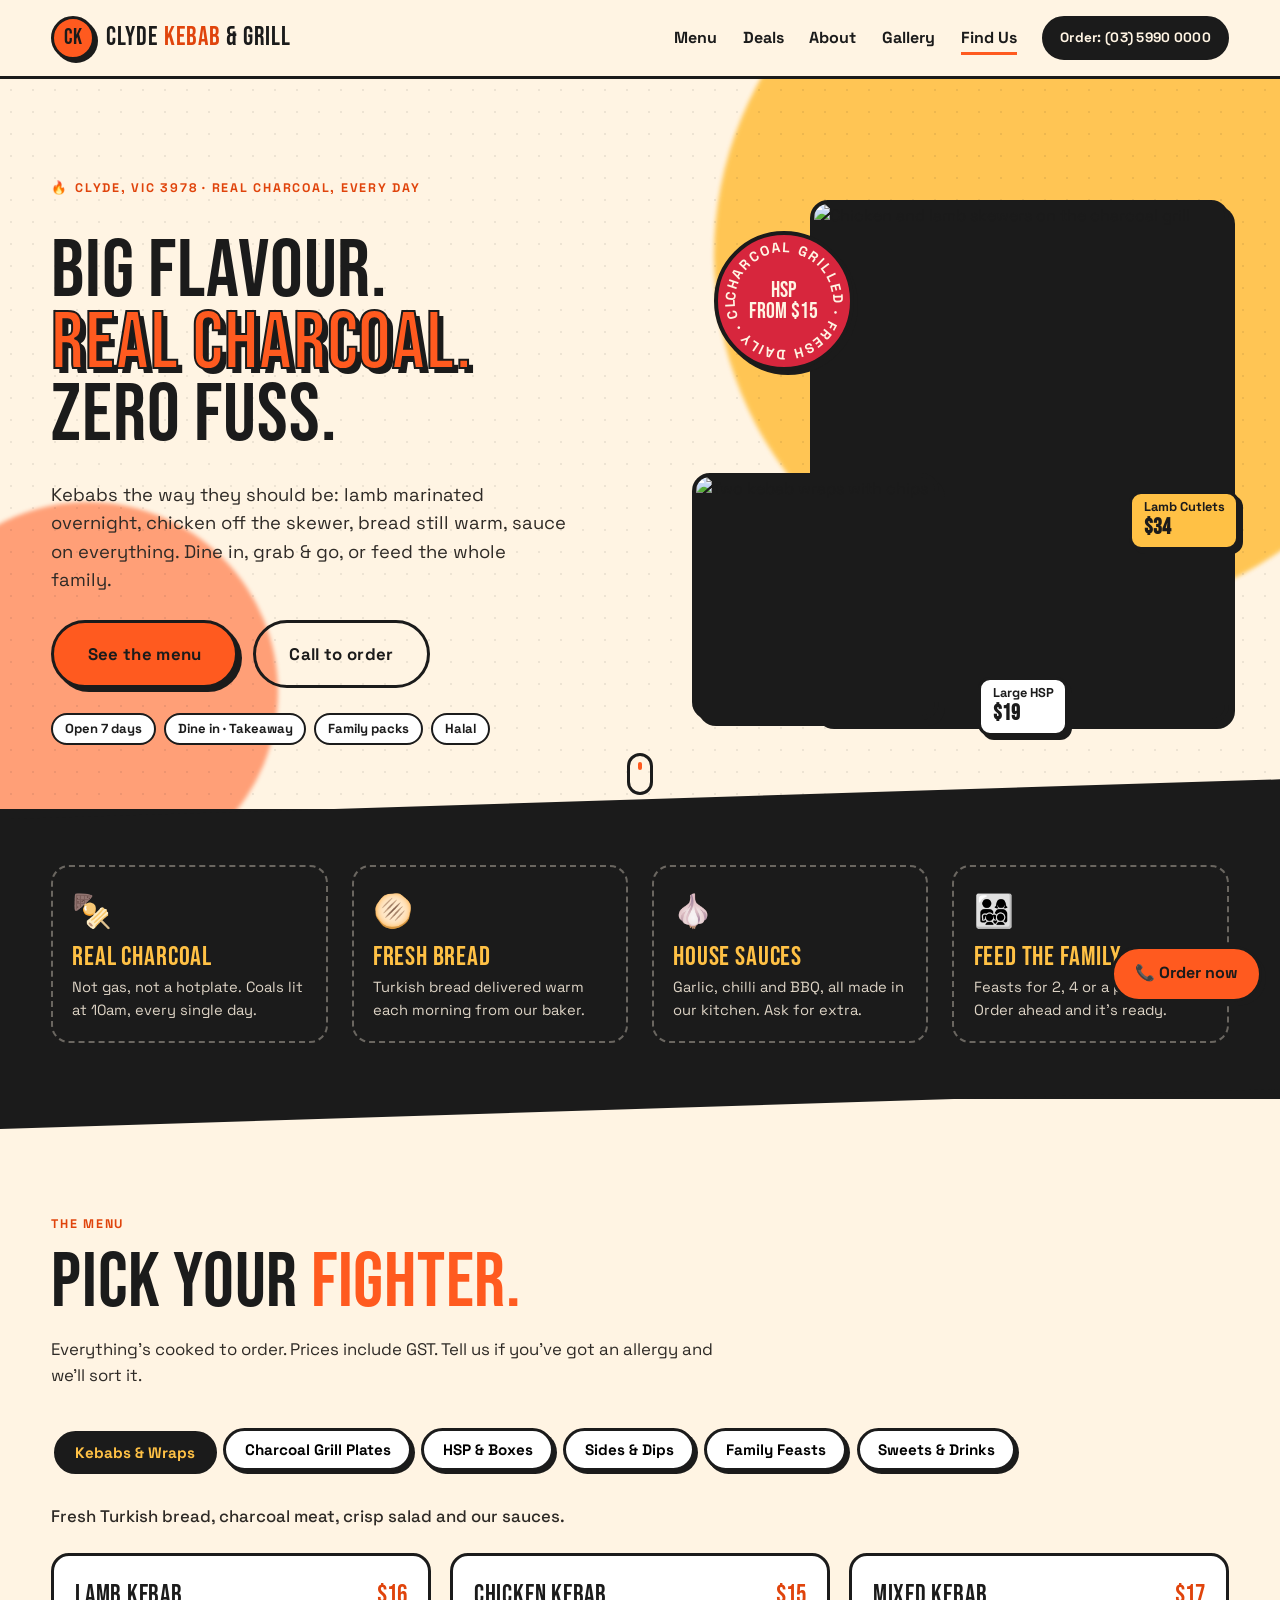
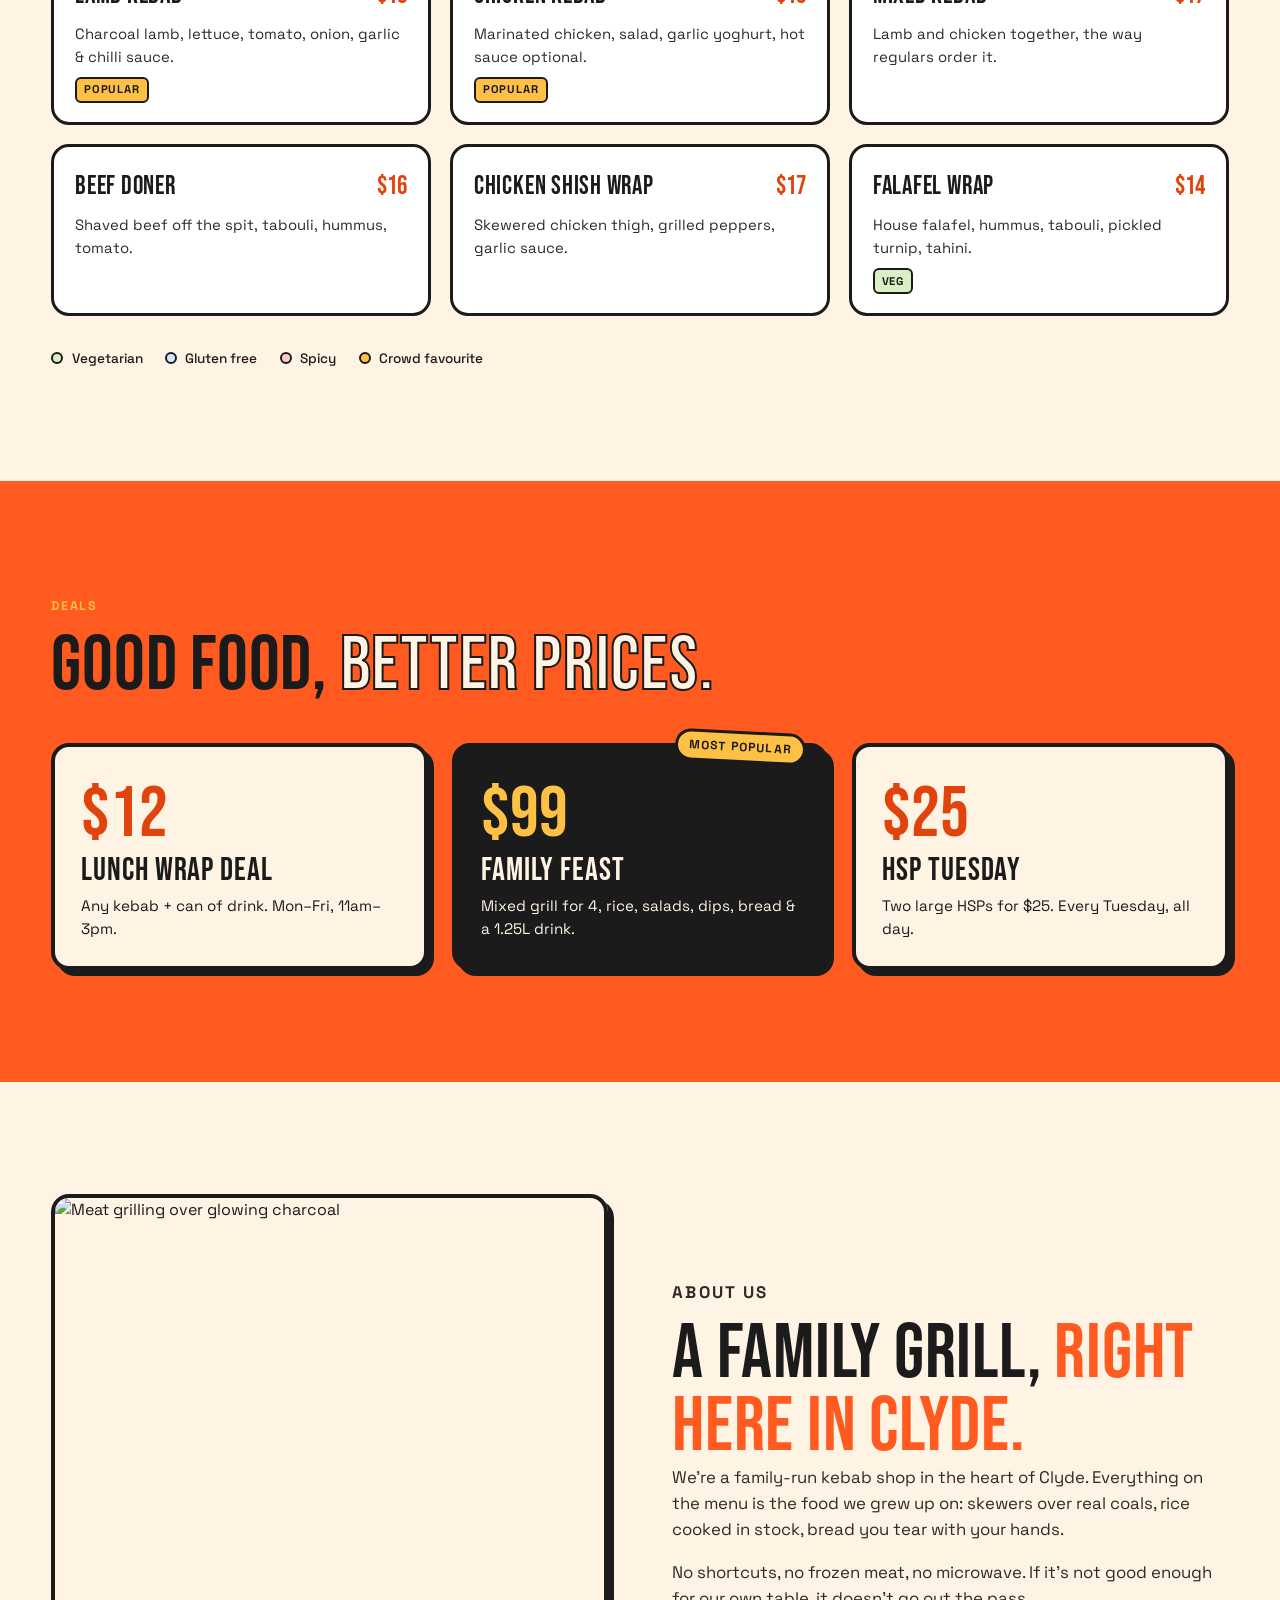
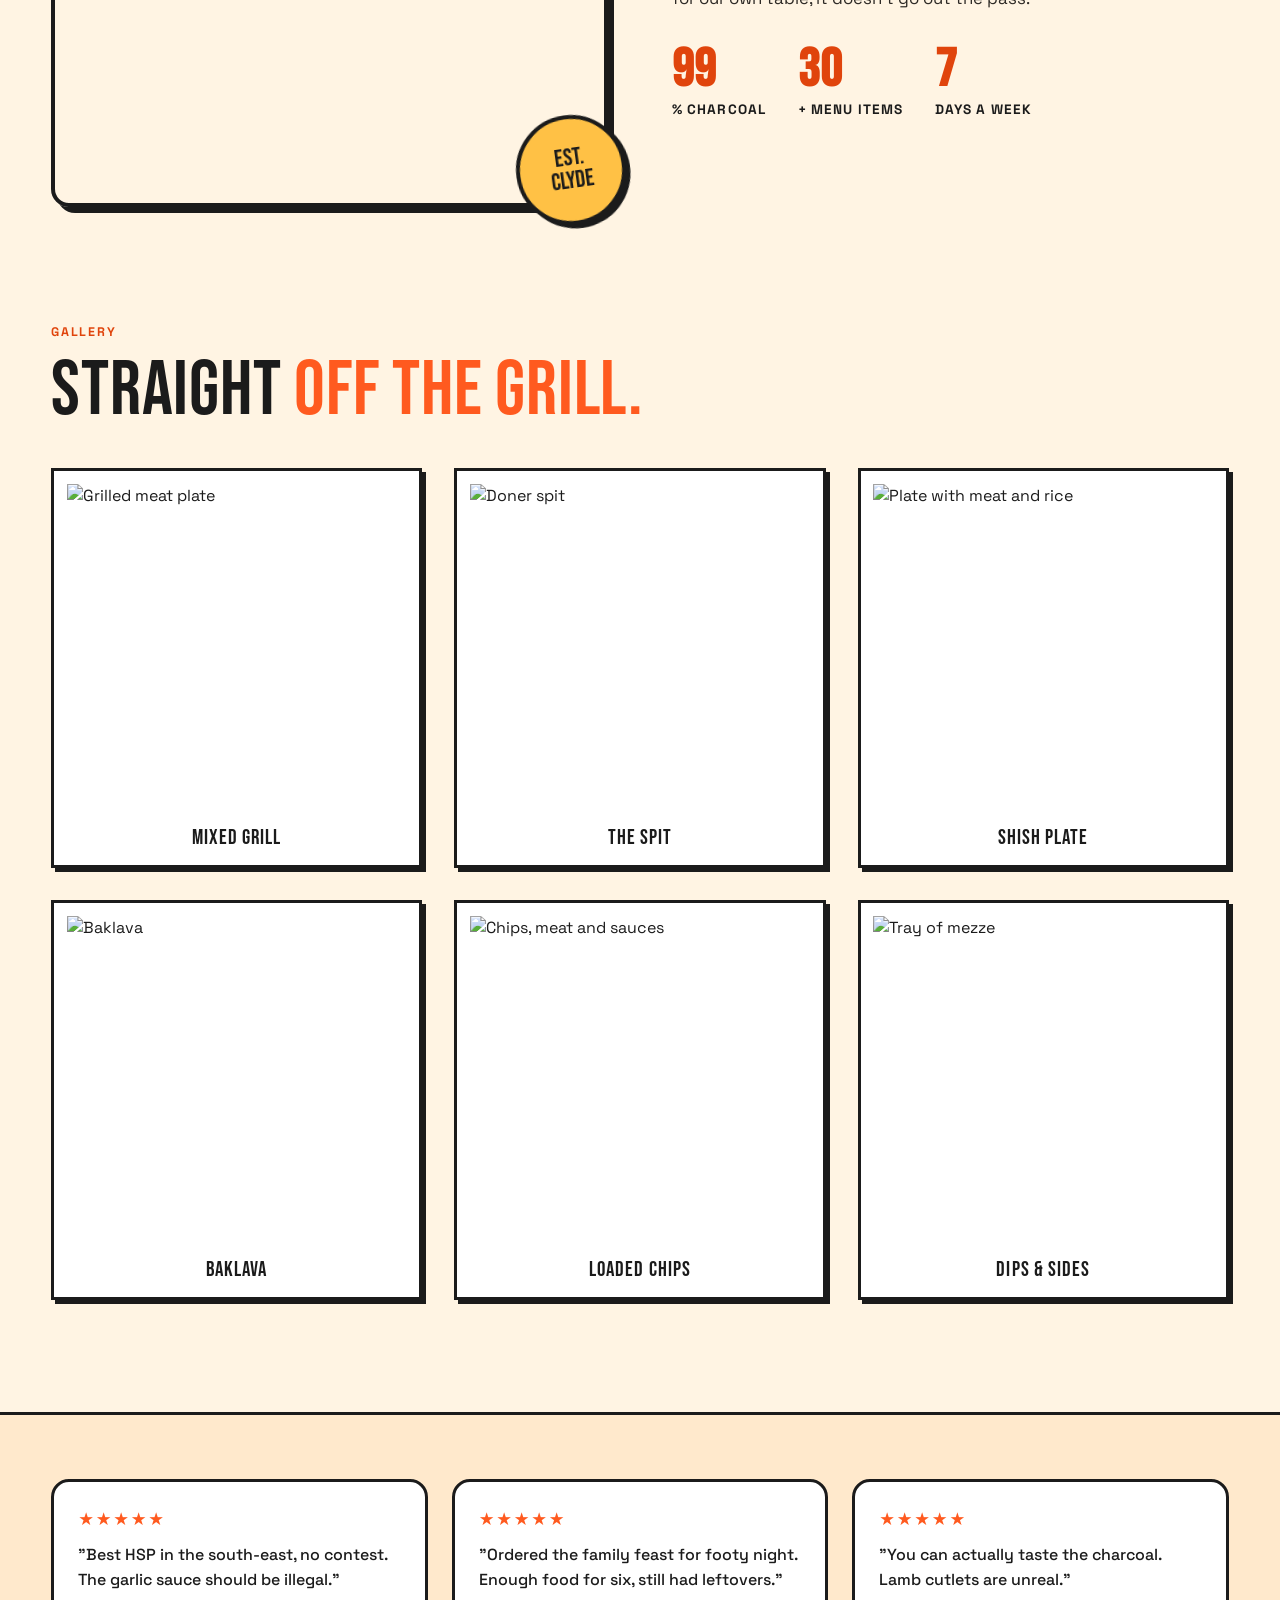
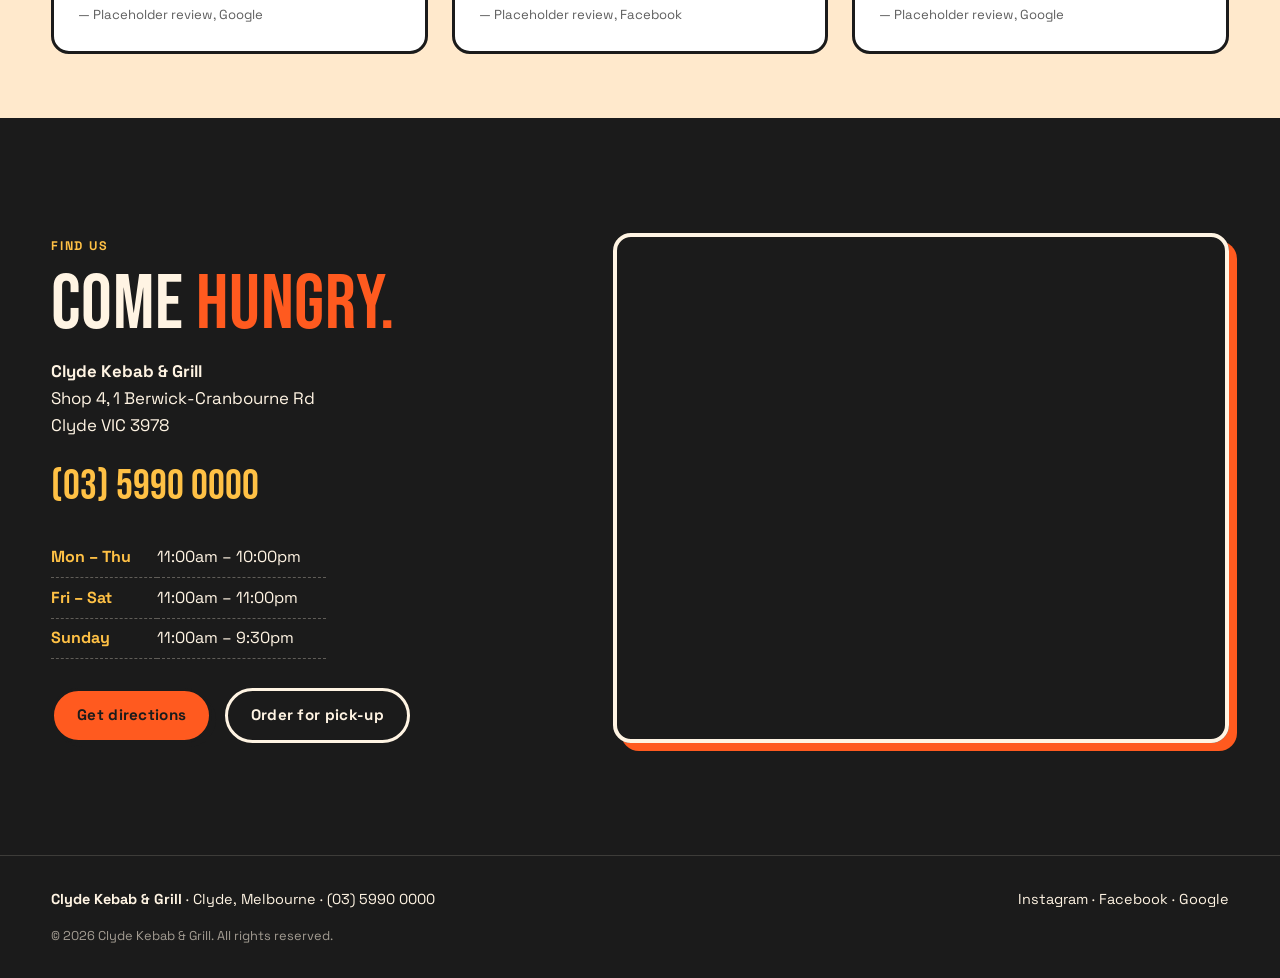
==== 01-street-bold/index.html @ 8ad595b2 "Add three website concepts for Clyde Kebab & Grill - 01-street-bold: poster-style, tabbed menu, stic" ====
<!DOCTYPE html>
<html lang="en-AU">
<head>
  <meta charset="UTF-8" />
  <meta name="viewport" content="width=device-width, initial-scale=1.0" />
  <title>Clyde Kebab & Grill — Charcoal Kebabs, HSP & Family Feasts | Clyde, Melbourne</title>
  <meta name="description" content="Clyde Kebab & Grill: real charcoal kebabs, loaded HSPs, grill plates and family feasts in Clyde, south-east Melbourne. Dine in, takeaway and pick-up." />
  <meta property="og:title" content="Clyde Kebab & Grill" />
  <meta property="og:description" content="Charcoal kebabs, HSP & family feasts in Clyde, Melbourne." />
  <meta property="og:image" content="https://images.unsplash.com/photo-1779474989201-fe2d22ff3f79?auto=format&fit=crop&w=1200&q=70" />
  <link rel="icon" href="data:image/svg+xml,%3Csvg xmlns='http://www.w3.org/2000/svg' viewBox='0 0 64 64'%3E%3Ccircle cx='32' cy='32' r='30' fill='%23FF5A1F'/%3E%3Ctext x='32' y='42' font-size='30' text-anchor='middle' font-family='Arial Black' font-weight='900' fill='%231B1B1B'%3ECK%3C/text%3E%3C/svg%3E" />
  <link rel="preconnect" href="https://fonts.googleapis.com" />
  <link rel="preconnect" href="https://fonts.gstatic.com" crossorigin />
  <link href="https://fonts.googleapis.com/css2?family=Bebas+Neue&family=Space+Grotesk:wght@400;500;700&display=swap" rel="stylesheet" />
  <link rel="stylesheet" href="styles.css" />
</head>
<body>

  <!-- ===== NAV ===== -->
  <header class="nav" id="nav">
    <div class="nav__inner">
      <a href="#top" class="brand" aria-label="Clyde Kebab & Grill home">
        <span class="brand__mark">CK</span>
        <span class="brand__text">Clyde <em>Kebab</em> & Grill</span>
      </a>
      <nav class="nav__links" id="navLinks">
        <a href="#menu">Menu</a>
        <a href="#deals">Deals</a>
        <a href="#story">About</a>
        <a href="#gallery">Gallery</a>
        <a href="#visit">Find Us</a>
        <a href="tel:0359900000" class="btn btn--dark nav__cta">Order: (03) 5990 0000</a>
      </nav>
      <button class="burger" id="burger" aria-label="Open menu" aria-expanded="false">
        <span></span><span></span><span></span>
      </button>
    </div>
  </header>

  <main id="top">

    <!-- ===== HERO ===== -->
    <section class="hero">
      <div class="hero__bg" aria-hidden="true">
        <span class="blob blob--1"></span>
        <span class="blob blob--2"></span>
        <span class="dots"></span>
      </div>

      <div class="hero__inner">
        <div class="hero__copy">
          <p class="eyebrow"><span class="flame">🔥</span> Clyde, VIC 3978 · Real charcoal, every day</p>
          <h1 class="hero__title">
            <span class="line">Big flavour.</span>
            <span class="line line--accent">Real charcoal.</span>
            <span class="line">Zero fuss.</span>
          </h1>
          <p class="hero__lead">
            Kebabs the way they should be: lamb marinated overnight, chicken off the skewer,
            bread still warm, sauce on everything. Dine in, grab & go, or feed the whole family.
          </p>
          <div class="hero__actions">
            <a href="#menu" class="btn btn--primary btn--lg">See the menu</a>
            <a href="tel:0359900000" class="btn btn--outline btn--lg">Call to order</a>
          </div>
          <ul class="hero__pills">
            <li>Open 7 days</li>
            <li>Dine in · Takeaway</li>
            <li>Family packs</li>
            <li>Halal</li>
          </ul>
        </div>

        <div class="hero__visual">
          <figure class="hero__photo hero__photo--main">
            <img src="https://images.unsplash.com/photo-1779474989201-fe2d22ff3f79?auto=format&fit=crop&w=1000&q=75" alt="Chicken and lamb skewers on the charcoal grill" loading="eager" />
          </figure>
          <figure class="hero__photo hero__photo--small">
            <img src="https://images.unsplash.com/photo-1773620494884-940e0db95e46?auto=format&fit=crop&w=600&q=75" alt="Two kebab wraps with chips" loading="lazy" />
          </figure>
          <div class="sticker sticker--spin" aria-hidden="true">
            <svg viewBox="0 0 100 100">
              <defs><path id="circ" d="M50,50 m-37,0 a37,37 0 1,1 74,0 a37,37 0 1,1 -74,0" /></defs>
              <text><textPath href="#circ">CHARCOAL GRILLED · FRESH DAILY · CLYDE · </textPath></text>
            </svg>
            <span class="sticker__center">HSP<br>from $15</span>
          </div>
          <div class="tag tag--a">Lamb Cutlets<br><b>$34</b></div>
          <div class="tag tag--b">Large HSP<br><b>$19</b></div>
        </div>
      </div>

      <a href="#menu" class="scroll-hint" aria-label="Scroll to menu">
        <span></span>
      </a>
    </section>

    <!-- ===== TICKER BADGES ===== -->
    <section class="badges" aria-label="Highlights">
      <div class="badges__row">
        <div class="badge reveal"><span class="badge__ico">🍢</span><h3>Real charcoal</h3><p>Not gas, not a hotplate. Coals lit at 10am, every single day.</p></div>
        <div class="badge reveal"><span class="badge__ico">🫓</span><h3>Fresh bread</h3><p>Turkish bread delivered warm each morning from our baker.</p></div>
        <div class="badge reveal"><span class="badge__ico">🧄</span><h3>House sauces</h3><p>Garlic, chilli and BBQ, all made in our kitchen. Ask for extra.</p></div>
        <div class="badge reveal"><span class="badge__ico">👨‍👩‍👧‍👦</span><h3>Feed the family</h3><p>Feasts for 2, 4 or a party of 10. Order ahead and it's ready.</p></div>
      </div>
    </section>

    <!-- ===== MENU ===== -->
    <section class="menu" id="menu">
      <div class="container">
        <div class="section-head">
          <p class="eyebrow">The menu</p>
          <h2 class="h2">Pick your <em>fighter.</em></h2>
          <p class="section-head__lead">Everything's cooked to order. Prices include GST. Tell us if you've got an allergy and we'll sort it.</p>
        </div>

        <div class="tabs" role="tablist" id="menuTabs"></div>

        <div class="menu__panels" id="menuPanels"></div>

        <div class="menu__legend">
          <span><i class="dot dot--v"></i> Vegetarian</span>
          <span><i class="dot dot--gf"></i> Gluten free</span>
          <span><i class="dot dot--hot"></i> Spicy</span>
          <span><i class="dot dot--fav"></i> Crowd favourite</span>
        </div>
      </div>
    </section>

    <!-- ===== DEALS ===== -->
    <section class="deals" id="deals">
      <div class="container">
        <div class="section-head section-head--light">
          <p class="eyebrow eyebrow--light">Deals</p>
          <h2 class="h2">Good food, <em>better prices.</em></h2>
        </div>
        <div class="deals__grid">
          <article class="deal reveal">
            <span class="deal__price">$12</span>
            <h3>Lunch Wrap Deal</h3>
            <p>Any kebab + can of drink. Mon–Fri, 11am–3pm.</p>
          </article>
          <article class="deal deal--hot reveal">
            <span class="deal__flag">Most popular</span>
            <span class="deal__price">$99</span>
            <h3>Family Feast</h3>
            <p>Mixed grill for 4, rice, salads, dips, bread & a 1.25L drink.</p>
          </article>
          <article class="deal reveal">
            <span class="deal__price">$25</span>
            <h3>HSP Tuesday</h3>
            <p>Two large HSPs for $25. Every Tuesday, all day.</p>
          </article>
        </div>
      </div>
    </section>

    <!-- ===== STORY ===== -->
    <section class="story" id="story">
      <div class="container story__grid">
        <div class="story__img reveal">
          <img src="https://images.unsplash.com/photo-1765036741158-5a1698974257?auto=format&fit=crop&w=900&q=75" alt="Meat grilling over glowing charcoal" loading="lazy" />
          <div class="story__stamp">Est.<br>Clyde</div>
        </div>
        <div class="story__copy">
          <p class="eyebrow">About us</p>
          <h2 class="h2">A family grill, <em>right here in Clyde.</em></h2>
          <p>
            We're a family-run kebab shop in the heart of Clyde. Everything on the menu is the food we grew up on:
            skewers over real coals, rice cooked in stock, bread you tear with your hands.
          </p>
          <p>
            No shortcuts, no frozen meat, no microwave. If it's not good enough for our own table,
            it doesn't go out the pass.
          </p>
          <div class="stats">
            <div class="stat"><b data-count="100">0</b><span>% charcoal</span></div>
            <div class="stat"><b data-count="30">0</b><span>+ menu items</span></div>
            <div class="stat"><b data-count="7">0</b><span>days a week</span></div>
          </div>
        </div>
      </div>
    </section>

    <!-- ===== GALLERY ===== -->
    <section class="gallery" id="gallery">
      <div class="container">
        <div class="section-head">
          <p class="eyebrow">Gallery</p>
          <h2 class="h2">Straight <em>off the grill.</em></h2>
        </div>
        <div class="polaroids">
          <figure class="polaroid reveal"><img src="https://images.unsplash.com/photo-1626323109697-df55d20f06a8?auto=format&fit=crop&w=600&q=70" alt="Grilled meat plate" loading="lazy" /><figcaption>Mixed grill</figcaption></figure>
          <figure class="polaroid reveal"><img src="https://images.unsplash.com/photo-1756362847925-71c792d6729c?auto=format&fit=crop&w=600&q=70" alt="Doner spit" loading="lazy" /><figcaption>The spit</figcaption></figure>
          <figure class="polaroid reveal"><img src="https://images.unsplash.com/photo-1676471984382-a6dd86b507e9?auto=format&fit=crop&w=600&q=70" alt="Plate with meat and rice" loading="lazy" /><figcaption>Shish plate</figcaption></figure>
          <figure class="polaroid reveal"><img src="https://images.unsplash.com/photo-1749549028968-eb3df3181c34?auto=format&fit=crop&w=600&q=70" alt="Baklava" loading="lazy" /><figcaption>Baklava</figcaption></figure>
          <figure class="polaroid reveal"><img src="https://images.unsplash.com/photo-1777199298385-07e46ccc2004?auto=format&fit=crop&w=600&q=70" alt="Chips, meat and sauces" loading="lazy" /><figcaption>Loaded chips</figcaption></figure>
          <figure class="polaroid reveal"><img src="https://images.unsplash.com/photo-1537909185939-b78ca1c8aac9?auto=format&fit=crop&w=600&q=70" alt="Tray of mezze" loading="lazy" /><figcaption>Dips & sides</figcaption></figure>
        </div>
      </div>
    </section>

    <!-- ===== REVIEWS ===== -->
    <section class="reviews">
      <div class="container">
        <div class="reviews__track">
          <blockquote class="review reveal">
            <span class="stars">★★★★★</span>
            <p>"Best HSP in the south-east, no contest. The garlic sauce should be illegal."</p>
            <cite>— Placeholder review, Google</cite>
          </blockquote>
          <blockquote class="review reveal">
            <span class="stars">★★★★★</span>
            <p>"Ordered the family feast for footy night. Enough food for six, still had leftovers."</p>
            <cite>— Placeholder review, Facebook</cite>
          </blockquote>
          <blockquote class="review reveal">
            <span class="stars">★★★★★</span>
            <p>"You can actually taste the charcoal. Lamb cutlets are unreal."</p>
            <cite>— Placeholder review, Google</cite>
          </blockquote>
        </div>
      </div>
    </section>

    <!-- ===== VISIT ===== -->
    <section class="visit" id="visit">
      <div class="container visit__grid">
        <div class="visit__info">
          <p class="eyebrow eyebrow--light">Find us</p>
          <h2 class="h2">Come <em>hungry.</em></h2>
          <address>
            <strong>Clyde Kebab & Grill</strong><br>
            Shop 4, 1 Berwick-Cranbourne Rd<br>
            Clyde VIC 3978
          </address>
          <a href="tel:0359900000" class="visit__phone">(03) 5990 0000</a>

          <table class="hours">
            <tr><td>Mon – Thu</td><td>11:00am – 10:00pm</td></tr>
            <tr><td>Fri – Sat</td><td>11:00am – 11:00pm</td></tr>
            <tr><td>Sunday</td><td>11:00am – 9:30pm</td></tr>
          </table>

          <div class="visit__actions">
            <a class="btn btn--primary" href="https://www.google.com/maps/search/?api=1&query=Clyde+VIC+3978" target="_blank" rel="noopener">Get directions</a>
            <a class="btn btn--outline btn--outline-light" href="tel:0359900000">Order for pick-up</a>
          </div>
        </div>
        <div class="visit__map">
          <iframe
            title="Map of Clyde Kebab & Grill"
            src="https://www.google.com/maps?q=Clyde+VIC+3978&z=14&output=embed"
            loading="lazy" referrerpolicy="no-referrer-when-downgrade" allowfullscreen></iframe>
        </div>
      </div>
    </section>
  </main>

  <footer class="footer">
    <div class="container footer__inner">
      <p><strong>Clyde Kebab & Grill</strong> · Clyde, Melbourne · <a href="tel:0359900000">(03) 5990 0000</a></p>
      <p class="footer__social">
        <a href="#" aria-label="Instagram">Instagram</a> · <a href="#" aria-label="Facebook">Facebook</a> · <a href="#" aria-label="Google">Google</a>
      </p>
      <p class="footer__fine">© <span id="year"></span> Clyde Kebab & Grill. All rights reserved.</p>
    </div>
  </footer>

  <a href="tel:0359900000" class="fab" aria-label="Call to order">📞 Order now</a>

  <script src="menu-data.js"></script>
  <script src="script.js"></script>
</body>
</html>
---- 01-street-bold/styles.css ----
/* =====================================================================
   Clyde Kebab & Grill — "Street Bold"
   Poster-style, high-contrast, cream + flame orange + charcoal.
===================================================================== */

:root {
  --cream: #fff4e3;
  --cream-2: #ffe9cc;
  --ink: #1b1b1b;
  --ink-2: #2e2a26;
  --flame: #ff5a1f;
  --flame-dark: #e0440c;
  --mustard: #ffc145;
  --tomato: #d7263d;
  --sage: #7cb342;
  --white: #ffffff;
  --shadow: 6px 6px 0 var(--ink);
  --shadow-sm: 4px 4px 0 var(--ink);
  --radius: 18px;
  --font-display: "Bebas Neue", Impact, "Arial Narrow", sans-serif;
  --font-body: "Space Grotesk", system-ui, -apple-system, sans-serif;
  --ease: cubic-bezier(.2,.8,.2,1);
}

*, *::before, *::after { box-sizing: border-box; }
html { scroll-behavior: smooth; }
body {
  margin: 0;
  font-family: var(--font-body);
  color: var(--ink);
  background: var(--cream);
  line-height: 1.55;
  overflow-x: hidden;
}
img { display: block; max-width: 100%; }
a { color: inherit; text-decoration: none; }
h1, h2, h3 { margin: 0; font-weight: 400; line-height: 1; }
p { margin: 0 0 1em; }
.container { width: min(1180px, 92vw); margin-inline: auto; }

/* ---------- type ---------- */
.eyebrow {
  display: inline-flex; align-items: center; gap: .5em;
  font-weight: 700; text-transform: uppercase; letter-spacing: .14em; font-size: .78rem;
  color: var(--flame-dark); margin-bottom: .8rem;
}
.eyebrow--light { color: var(--mustard); }
.h2 {
  font-family: var(--font-display);
  font-size: clamp(2.8rem, 6vw, 5rem);
  letter-spacing: .01em;
  line-height: .95;
}
.h2 em { font-style: normal; color: var(--flame); }
.section-head { max-width: 680px; margin-bottom: 2.5rem; }
.section-head__lead { font-size: 1.05rem; color: var(--ink-2); margin-top: 1rem; }

/* ---------- buttons ---------- */
.btn {
  display: inline-flex; align-items: center; justify-content: center; gap: .5em;
  padding: .85em 1.5em; border-radius: 999px;
  font-weight: 700; font-size: .95rem; letter-spacing: .02em;
  border: 3px solid var(--ink);
  transition: transform .2s var(--ease), box-shadow .2s var(--ease), background .2s;
  cursor: pointer; white-space: nowrap;
}
.btn--lg { padding: 1.05em 2em; font-size: 1.05rem; }
.btn--primary { background: var(--flame); color: var(--ink); box-shadow: var(--shadow-sm); }
.btn--primary:hover { transform: translate(-2px, -2px); box-shadow: 6px 6px 0 var(--ink); background: var(--mustard); }
.btn--primary:active { transform: translate(2px, 2px); box-shadow: 0 0 0 var(--ink); }
.btn--dark { background: var(--ink); color: var(--cream); border-color: var(--ink); }
.btn--dark:hover { background: var(--flame); color: var(--ink); }
.btn--outline { background: transparent; }
.btn--outline:hover { background: var(--ink); color: var(--cream); }
.btn--outline-light { border-color: var(--cream); color: var(--cream); }
.btn--outline-light:hover { background: var(--cream); color: var(--ink); }

/* ---------- nav ---------- */
.nav {
  position: sticky; top: 0; z-index: 50;
  background: var(--cream);
  border-bottom: 3px solid var(--ink);
  transition: box-shadow .3s;
}
.nav.is-scrolled { box-shadow: 0 6px 0 rgba(27,27,27,.08); }
.nav__inner {
  width: min(1180px, 92vw); margin-inline: auto;
  display: flex; align-items: center; justify-content: space-between;
  height: 76px;
}
.brand { display: flex; align-items: center; gap: .7rem; }
.brand__mark {
  width: 44px; height: 44px; border-radius: 50%;
  background: var(--flame); border: 3px solid var(--ink);
  display: grid; place-items: center;
  font-family: var(--font-display); font-size: 1.35rem; letter-spacing: .04em;
  box-shadow: 3px 3px 0 var(--ink);
  transition: transform .3s var(--ease);
}
.brand:hover .brand__mark { transform: rotate(-12deg) scale(1.08); }
.brand__text { font-family: var(--font-display); font-size: 1.6rem; letter-spacing: .04em; }
.brand__text em { font-style: normal; color: var(--flame-dark); }
.nav__links { display: flex; align-items: center; gap: 1.6rem; font-weight: 700; }
.nav__links a:not(.btn) { position: relative; padding: .3em 0; }
.nav__links a:not(.btn)::after {
  content: ""; position: absolute; left: 0; bottom: 0; height: 3px; width: 100%;
  background: var(--flame); transform: scaleX(0); transform-origin: left;
  transition: transform .25s var(--ease);
}
.nav__links a:not(.btn):hover::after,
.nav__links a.is-active::after { transform: scaleX(1); }
.nav__cta { padding: .6em 1.1em; font-size: .85rem; }
.burger {
  display: none; background: none; border: 3px solid var(--ink); border-radius: 12px;
  width: 46px; height: 46px; padding: 9px; cursor: pointer; flex-direction: column; justify-content: space-between;
}
.burger span { display: block; height: 3px; background: var(--ink); border-radius: 2px; transition: .3s var(--ease); }
.burger[aria-expanded="true"] span:nth-child(1) { transform: translateY(9px) rotate(45deg); }
.burger[aria-expanded="true"] span:nth-child(2) { opacity: 0; }
.burger[aria-expanded="true"] span:nth-child(3) { transform: translateY(-9px) rotate(-45deg); }

/* ---------- hero ---------- */
.hero { position: relative; overflow: hidden; padding: clamp(3rem, 8vw, 6rem) 0 4rem; }
.hero__bg { position: absolute; inset: 0; pointer-events: none; }
.blob { position: absolute; border-radius: 50%; filter: blur(2px); opacity: .9; }
.blob--1 { width: 60vw; height: 60vw; max-width: 720px; max-height: 720px; background: var(--mustard); top: -25%; right: -12%; animation: float 12s ease-in-out infinite; }
.blob--2 { width: 30vw; height: 30vw; max-width: 380px; max-height: 380px; background: var(--flame); bottom: -10%; left: -8%; opacity: .55; animation: float 15s ease-in-out infinite reverse; }
.dots {
  position: absolute; inset: 0;
  background-image: radial-gradient(var(--ink) 1.2px, transparent 1.3px);
  background-size: 22px 22px; opacity: .08;
}
@keyframes float { 0%,100% { transform: translateY(0) } 50% { transform: translateY(-24px) } }

.hero__inner {
  position: relative; width: min(1180px, 92vw); margin-inline: auto;
  display: grid; grid-template-columns: 1.05fr .95fr; gap: 3rem; align-items: center;
}
.hero__title {
  font-family: var(--font-display);
  font-size: clamp(3.6rem, 6.4vw, 6.4rem);
  line-height: .88; letter-spacing: .01em;
  margin: .3em 0 .35em;
}
.hero__title .line { display: block; opacity: 0; transform: translateY(30px); animation: rise .8s var(--ease) forwards; }
.hero__title .line:nth-child(2) { animation-delay: .12s; }
.hero__title .line:nth-child(3) { animation-delay: .24s; }
.line--accent {
  color: var(--flame);
  -webkit-text-stroke: 2px var(--ink);
  text-shadow: 5px 5px 0 var(--ink);
}
@keyframes rise { to { opacity: 1; transform: none; } }
.hero__lead { font-size: 1.15rem; max-width: 520px; color: var(--ink-2); }
.hero__actions { display: flex; flex-wrap: wrap; gap: .9rem; margin: 1.6rem 0; }
.hero__pills { list-style: none; padding: 0; margin: 0; display: flex; flex-wrap: wrap; gap: .5rem; }
.hero__pills li {
  background: var(--white); border: 2px solid var(--ink); border-radius: 999px;
  padding: .3em .9em; font-size: .82rem; font-weight: 700;
}

.hero__visual { position: relative; min-height: 520px; }
.hero__photo {
  margin: 0; overflow: hidden; border: 4px solid var(--ink); border-radius: var(--radius);
  box-shadow: var(--shadow); background: var(--ink);
  position: absolute;
}
.hero__photo img { width: 100%; height: 100%; object-fit: cover; transition: transform .8s var(--ease); }
.hero__photo:hover img { transform: scale(1.06); }
.hero__photo--main { width: 78%; aspect-ratio: 4/5; right: 0; top: 0; transform: rotate(3deg); animation: rise .9s .2s var(--ease) both; }
.hero__photo--small { width: 46%; aspect-ratio: 1; left: 0; bottom: 0; transform: rotate(-6deg); animation: rise .9s .4s var(--ease) both; }

.sticker--spin {
  position: absolute; left: 4%; top: 6%; width: 140px; height: 140px;
  background: var(--tomato); color: var(--cream); border-radius: 50%;
  border: 4px solid var(--ink); box-shadow: var(--shadow-sm);
  display: grid; place-items: center; animation: rise .9s .6s var(--ease) both;
}
.sticker--spin svg { position: absolute; inset: 0; width: 100%; height: 100%; animation: spin 14s linear infinite; }
.sticker--spin text { font: 700 10.5px var(--font-body); fill: var(--cream); letter-spacing: .12em; }
.sticker__center { font-family: var(--font-display); font-size: 1.4rem; text-align: center; line-height: .95; }
@keyframes spin { to { transform: rotate(360deg); } }

.tag {
  position: absolute; background: var(--mustard); border: 3px solid var(--ink); border-radius: 12px;
  padding: .5em .9em; font-size: .8rem; font-weight: 700; line-height: 1.15; box-shadow: var(--shadow-sm);
  animation: rise .9s .8s var(--ease) both;
}
.tag b { font-family: var(--font-display); font-size: 1.4rem; }
.tag--a { right: -2%; top: 56%; transform: rotate(6deg); }
.tag--b { right: 30%; bottom: -3%; transform: rotate(-4deg); background: var(--white); }

.scroll-hint {
  position: absolute; left: 50%; bottom: 14px; width: 26px; height: 42px;
  border: 3px solid var(--ink); border-radius: 14px; transform: translateX(-50%);
}
.scroll-hint span {
  position: absolute; left: 50%; top: 6px; width: 4px; height: 8px; background: var(--flame);
  border-radius: 2px; transform: translateX(-50%); animation: wheel 1.6s infinite;
}
@keyframes wheel { 0% { opacity: 1; top: 6px } 100% { opacity: 0; top: 22px } }

/* ---------- badges ---------- */
.badges { background: var(--ink); color: var(--cream); padding: 3.5rem 0; position: relative; }
.badges::before, .badges::after {
  content: ""; position: absolute; left: 0; right: 0; height: 40px; background: var(--ink);
}
.badges::before { top: -30px; clip-path: polygon(0 100%, 100% 0, 100% 100%); }
.badges::after { bottom: -30px; clip-path: polygon(0 0, 100% 0, 0 100%); }
.badges__row {
  width: min(1180px, 92vw); margin-inline: auto;
  display: grid; grid-template-columns: repeat(4, 1fr); gap: 1.5rem;
}
.badge { padding: 1.2rem; border: 2px dashed rgba(255,244,227,.35); border-radius: var(--radius); transition: .3s var(--ease); }
.badge:hover { border-style: solid; border-color: var(--flame); transform: translateY(-4px); background: rgba(255,90,31,.08); }
.badge__ico { font-size: 2rem; display: block; margin-bottom: .5rem; }
.badge h3 { font-family: var(--font-display); font-size: 1.7rem; letter-spacing: .03em; margin-bottom: .3rem; color: var(--mustard); }
.badge p { margin: 0; font-size: .92rem; opacity: .85; }

/* ---------- menu ---------- */
.menu { padding: clamp(4rem, 9vw, 7rem) 0; }
.tabs { display: flex; flex-wrap: wrap; gap: .6rem; margin-bottom: 2rem; }
.tab {
  background: var(--white); border: 3px solid var(--ink); border-radius: 999px;
  font: 700 .95rem var(--font-body); padding: .6em 1.2em; cursor: pointer;
  transition: .2s var(--ease); box-shadow: 3px 3px 0 var(--ink);
}
.tab:hover { transform: translate(-1px, -1px); box-shadow: 4px 4px 0 var(--ink); }
.tab[aria-selected="true"] { background: var(--ink); color: var(--mustard); box-shadow: 0 0 0 var(--ink); transform: translate(3px, 3px); }
.panel { display: none; animation: fade .4s var(--ease); }
.panel.is-active { display: block; }
@keyframes fade { from { opacity: 0; transform: translateY(12px); } to { opacity: 1; transform: none; } }
.panel__blurb { font-size: 1.05rem; color: var(--ink-2); margin-bottom: 1.5rem; font-weight: 500; }
.items { display: grid; grid-template-columns: repeat(auto-fill, minmax(300px, 1fr)); gap: 1.2rem; }
.item {
  background: var(--white); border: 3px solid var(--ink); border-radius: var(--radius);
  padding: 1.2rem 1.3rem; position: relative; overflow: hidden;
  transition: transform .25s var(--ease), box-shadow .25s var(--ease);
  animation: fade .5s var(--ease) both; animation-delay: calc(var(--i) * 45ms);
}
.item:hover { transform: translate(-4px, -4px) rotate(-.6deg); box-shadow: var(--shadow); }
.item::before {
  content: ""; position: absolute; inset: 0; background: var(--mustard);
  transform: translateX(-101%); transition: transform .3s var(--ease); z-index: 0; opacity: .35;
}
.item:hover::before { transform: none; }
.item > * { position: relative; z-index: 1; }
.item__head { display: flex; justify-content: space-between; align-items: baseline; gap: 1rem; }
.item__name { font-family: var(--font-display); font-size: 1.6rem; letter-spacing: .03em; }
.item__price { font-family: var(--font-display); font-size: 1.6rem; color: var(--flame-dark); white-space: nowrap; }
.item__desc { margin: .4rem 0 .6rem; font-size: .93rem; color: var(--ink-2); }
.item__tags { display: flex; gap: .4rem; flex-wrap: wrap; }
.chip { font-size: .7rem; font-weight: 700; text-transform: uppercase; letter-spacing: .08em; padding: .2em .6em; border-radius: 6px; border: 2px solid var(--ink); }
.chip--v { background: #d8f0c2; } .chip--gf { background: #cfe8ff; } .chip--hot { background: #ffc9c9; } .chip--fav { background: var(--mustard); }
.menu__legend { display: flex; flex-wrap: wrap; gap: 1.4rem; margin-top: 2rem; font-size: .85rem; font-weight: 500; }
.dot { display: inline-block; width: 12px; height: 12px; border-radius: 50%; border: 2px solid var(--ink); margin-right: .4em; vertical-align: -1px; }
.dot--v { background: #d8f0c2; } .dot--gf { background: #cfe8ff; } .dot--hot { background: #ffc9c9; } .dot--fav { background: var(--mustard); }

/* ---------- deals ---------- */
.deals { background: var(--flame); color: var(--ink); padding: clamp(4rem, 9vw, 7rem) 0; position: relative; }
.deals .h2 em { color: var(--cream); -webkit-text-stroke: 2px var(--ink); }
.deals__grid { display: grid; grid-template-columns: repeat(3, 1fr); gap: 1.5rem; }
.deal {
  background: var(--cream); border: 4px solid var(--ink); border-radius: var(--radius);
  padding: 2rem 1.6rem 1.6rem; position: relative; box-shadow: var(--shadow);
  transition: transform .3s var(--ease);
}
.deal:hover { transform: translateY(-8px) rotate(-1deg); }
.deal--hot { background: var(--ink); color: var(--cream); }
.deal__price {
  font-family: var(--font-display); font-size: 4.5rem; line-height: 1; display: block;
  color: var(--flame-dark); margin-bottom: .3rem;
}
.deal--hot .deal__price { color: var(--mustard); }
.deal h3 { font-family: var(--font-display); font-size: 2rem; letter-spacing: .03em; margin-bottom: .4rem; }
.deal p { margin: 0; font-size: .95rem; }
.deal__flag {
  position: absolute; top: -16px; right: 18px; background: var(--mustard); color: var(--ink);
  border: 3px solid var(--ink); border-radius: 999px; padding: .3em .9em; font-size: .75rem; font-weight: 700;
  text-transform: uppercase; letter-spacing: .1em; transform: rotate(3deg);
}

/* ---------- story ---------- */
.story { padding: clamp(4rem, 9vw, 7rem) 0; }
.story__grid { display: grid; grid-template-columns: 1fr 1fr; gap: 4rem; align-items: center; }
.story__img { position: relative; }
.story__img img { border: 4px solid var(--ink); border-radius: var(--radius); box-shadow: var(--shadow); aspect-ratio: 4/4.4; object-fit: cover; width: 100%; }
.story__stamp {
  position: absolute; right: -18px; bottom: -18px; width: 110px; height: 110px; border-radius: 50%;
  background: var(--mustard); border: 4px solid var(--ink); display: grid; place-items: center; text-align: center;
  font-family: var(--font-display); font-size: 1.5rem; line-height: .95; transform: rotate(-8deg); box-shadow: var(--shadow-sm);
}
.story__copy p { font-size: 1.05rem; color: var(--ink-2); }
.stats { display: flex; gap: 2rem; margin-top: 2rem; flex-wrap: wrap; }
.stat b { display: block; font-family: var(--font-display); font-size: 3.4rem; line-height: 1; color: var(--flame-dark); }
.stat span { font-size: .85rem; font-weight: 700; text-transform: uppercase; letter-spacing: .08em; }

/* ---------- gallery ---------- */
.gallery { padding: 0 0 clamp(4rem, 9vw, 7rem); }
.polaroids { display: grid; grid-template-columns: repeat(3, 1fr); gap: 2rem; }
.polaroid {
  margin: 0; background: var(--white); padding: .8rem .8rem 2.6rem; border: 3px solid var(--ink);
  box-shadow: var(--shadow-sm); transform: rotate(var(--r, 0deg)); transition: transform .35s var(--ease), box-shadow .35s var(--ease);
  position: relative;
}
.polaroid:nth-child(odd) { --r: -2.5deg; } .polaroid:nth-child(even) { --r: 2deg; } .polaroid:nth-child(3n) { --r: -1deg; }
.polaroid:hover { transform: rotate(0) scale(1.05); box-shadow: 10px 10px 0 var(--ink); z-index: 2; }
.polaroid img { aspect-ratio: 1; object-fit: cover; width: 100%; }
.polaroid figcaption {
  position: absolute; bottom: .7rem; left: 0; right: 0; text-align: center;
  font-family: var(--font-display); font-size: 1.3rem; letter-spacing: .05em;
}

/* ---------- reviews ---------- */
.reviews { background: var(--cream-2); padding: 4rem 0; border-top: 3px solid var(--ink); border-bottom: 3px solid var(--ink); }
.reviews__track { display: grid; grid-template-columns: repeat(3, 1fr); gap: 1.5rem; }
.review { margin: 0; background: var(--white); border: 3px solid var(--ink); border-radius: var(--radius); padding: 1.5rem; }
.review .stars { color: var(--flame); letter-spacing: .1em; font-size: 1.1rem; }
.review p { font-weight: 500; margin: .6rem 0; }
.review cite { font-style: normal; font-size: .82rem; opacity: .7; }

/* ---------- visit ---------- */
.visit { background: var(--ink); color: var(--cream); padding: clamp(4rem, 9vw, 7rem) 0; }
.visit__grid { display: grid; grid-template-columns: 1fr 1.2fr; gap: 3rem; align-items: stretch; }
.visit address { font-style: normal; font-size: 1.05rem; line-height: 1.6; margin: 1rem 0; }
.visit__phone { font-family: var(--font-display); font-size: 2.6rem; color: var(--mustard); display: inline-block; margin-bottom: 1.2rem; }
.visit__phone:hover { color: var(--flame); }
.hours { border-collapse: collapse; margin-bottom: 1.8rem; }
.hours td { padding: .45em 1.6em .45em 0; border-bottom: 1px dashed rgba(255,244,227,.3); }
.hours td:first-child { font-weight: 700; color: var(--mustard); }
.visit__actions { display: flex; gap: .8rem; flex-wrap: wrap; }
.visit__map { border: 4px solid var(--cream); border-radius: var(--radius); overflow: hidden; min-height: 380px; box-shadow: 8px 8px 0 var(--flame); }
.visit__map iframe { width: 100%; height: 100%; min-height: 380px; border: 0; filter: saturate(.9); }

/* ---------- footer ---------- */
.footer { background: var(--ink); color: var(--cream); border-top: 1px solid rgba(255,244,227,.15); padding: 2rem 0; font-size: .9rem; }
.footer__inner { display: flex; flex-wrap: wrap; justify-content: space-between; gap: 1rem; align-items: center; }
.footer p { margin: 0; }
.footer a:hover { color: var(--mustard); }
.footer__fine { opacity: .6; font-size: .8rem; width: 100%; }

/* ---------- floating call button ---------- */
.fab {
  position: fixed; right: 18px; bottom: 18px; z-index: 40;
  background: var(--flame); color: var(--ink); border: 3px solid var(--ink); border-radius: 999px;
  padding: .8em 1.3em; font-weight: 700; box-shadow: var(--shadow-sm);
  transform: translateY(120px); transition: transform .4s var(--ease);
}
.fab.is-visible { transform: none; }
.fab:hover { background: var(--mustard); }

/* ---------- reveal on scroll ---------- */
.reveal { opacity: 0; transform: translateY(28px); transition: opacity .7s var(--ease), transform .7s var(--ease); }
.reveal.in { opacity: 1; transform: none; }

/* ---------- responsive ---------- */
@media (max-width: 1024px) {
  .badges__row { grid-template-columns: repeat(2, 1fr); }
  .deals__grid, .reviews__track, .polaroids { grid-template-columns: repeat(2, 1fr); }
}
@media (max-width: 860px) {
  .nav__links {
    position: fixed; inset: 76px 0 auto 0; background: var(--cream); flex-direction: column; align-items: stretch;
    padding: 1.2rem 4vw 1.6rem; border-bottom: 3px solid var(--ink); gap: .2rem;
    transform: translateY(-120%); transition: transform .35s var(--ease); z-index: 49;
  }
  .nav__links.is-open { transform: none; }
  .nav__links a:not(.btn) { padding: .8em 0; font-size: 1.2rem; border-bottom: 1px dashed rgba(27,27,27,.2); }
  .nav__cta { margin-top: 1rem; }
  .burger { display: flex; }
  .hero__inner { grid-template-columns: 1fr; }
  .hero__visual { min-height: 0; aspect-ratio: 1; max-width: 520px; margin-inline: auto; width: 100%; }
  .story__grid, .visit__grid { grid-template-columns: 1fr; gap: 2.5rem; }
  .story__stamp { right: 6px; }
}
@media (max-width: 560px) {
  .badges__row, .deals__grid, .reviews__track, .polaroids { grid-template-columns: 1fr; }
  .hero__title { font-size: clamp(3.4rem, 17vw, 5rem); }
  .hero__actions .btn { width: 100%; }
  .sticker--spin { width: 110px; height: 110px; }
  .polaroids { gap: 1.4rem; }
  .fab { right: 12px; bottom: 12px; }
}

@media (prefers-reduced-motion: reduce) {
  *, *::before, *::after { animation-duration: .001ms !important; transition-duration: .001ms !important; }
  .reveal { opacity: 1; transform: none; }
}
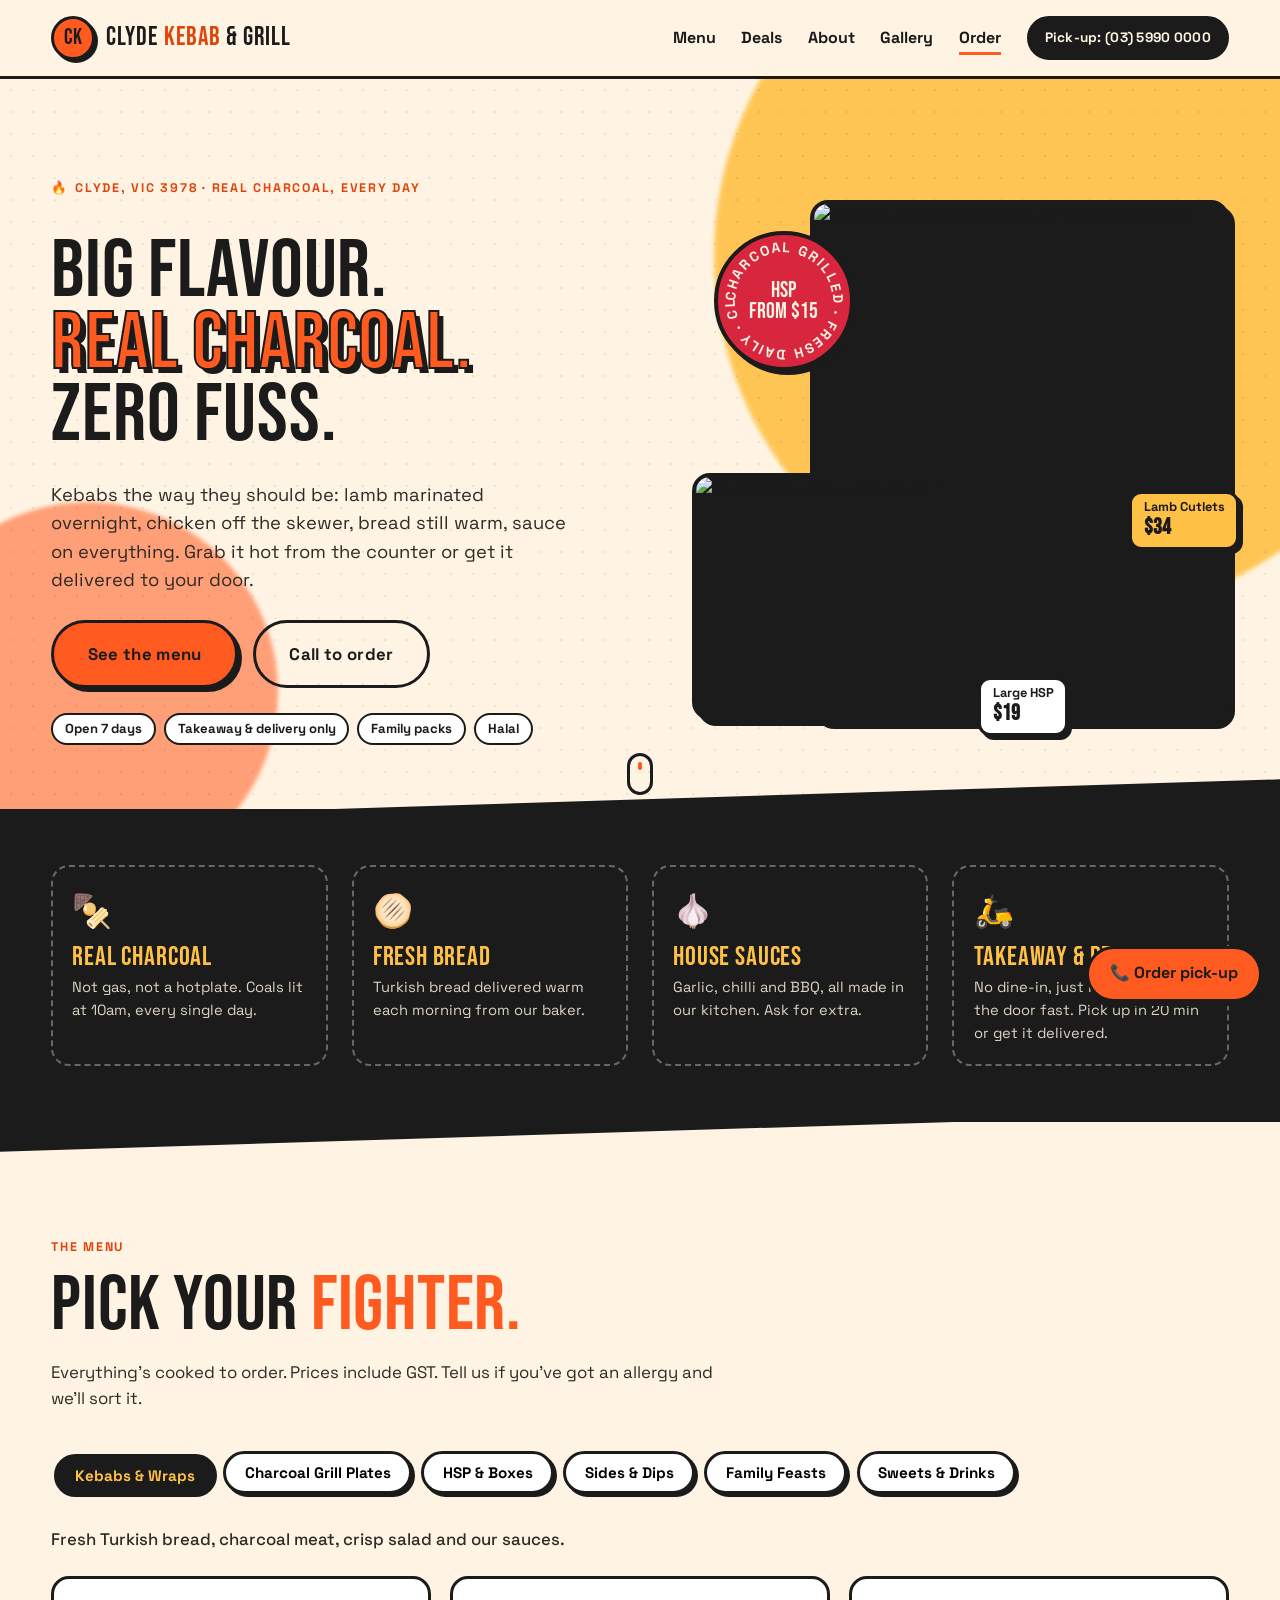
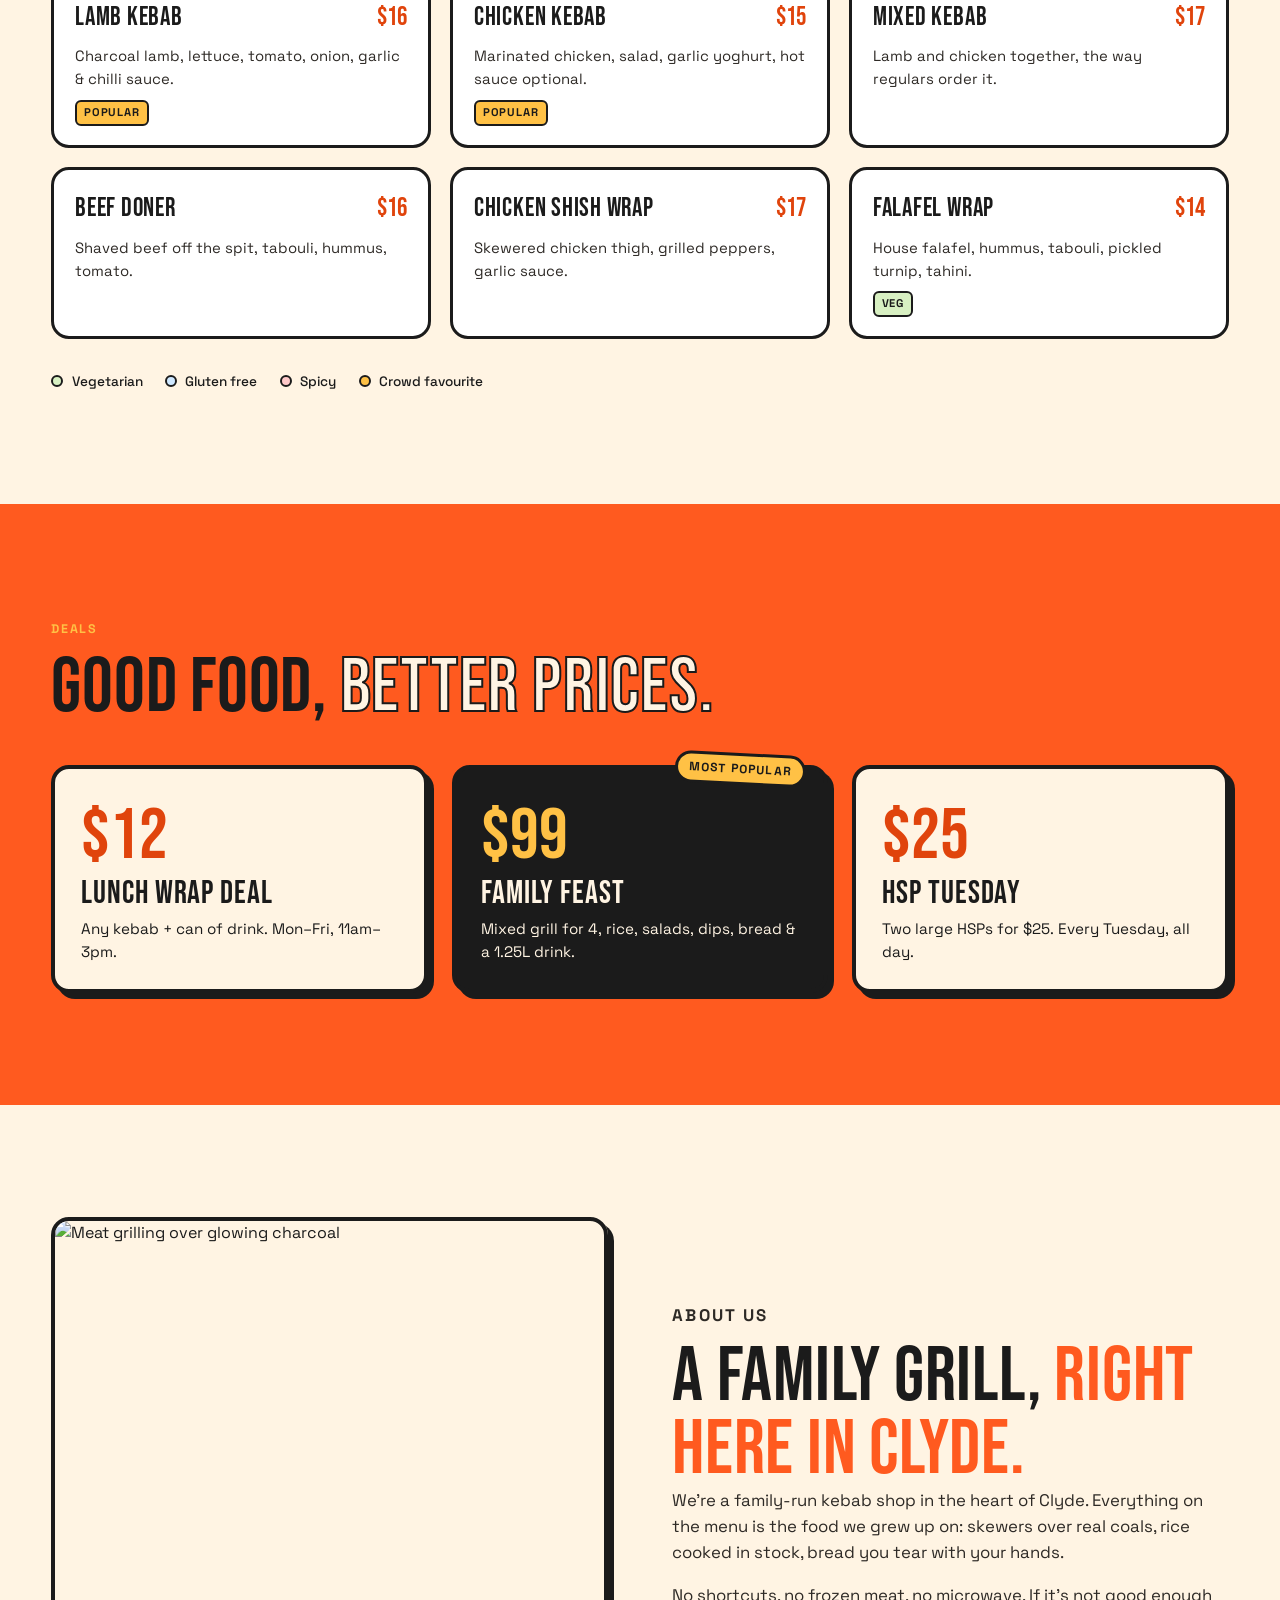
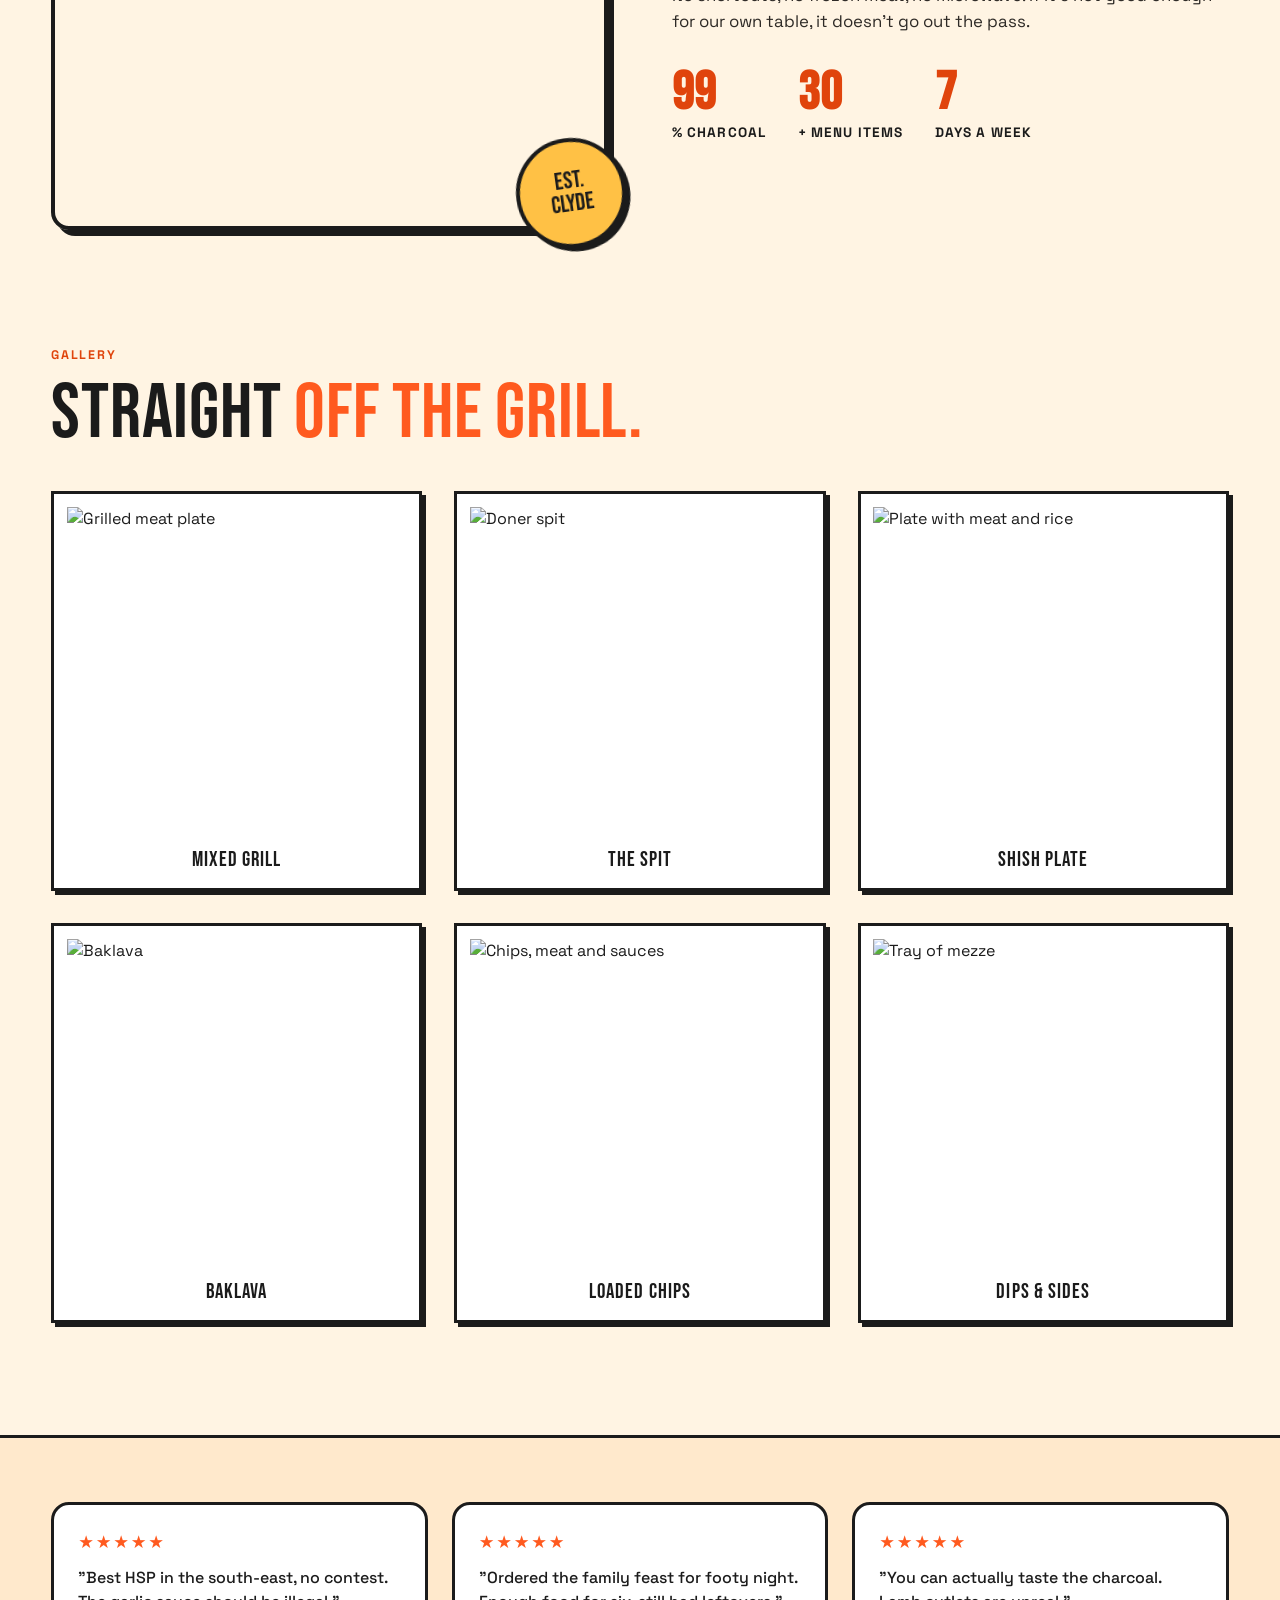
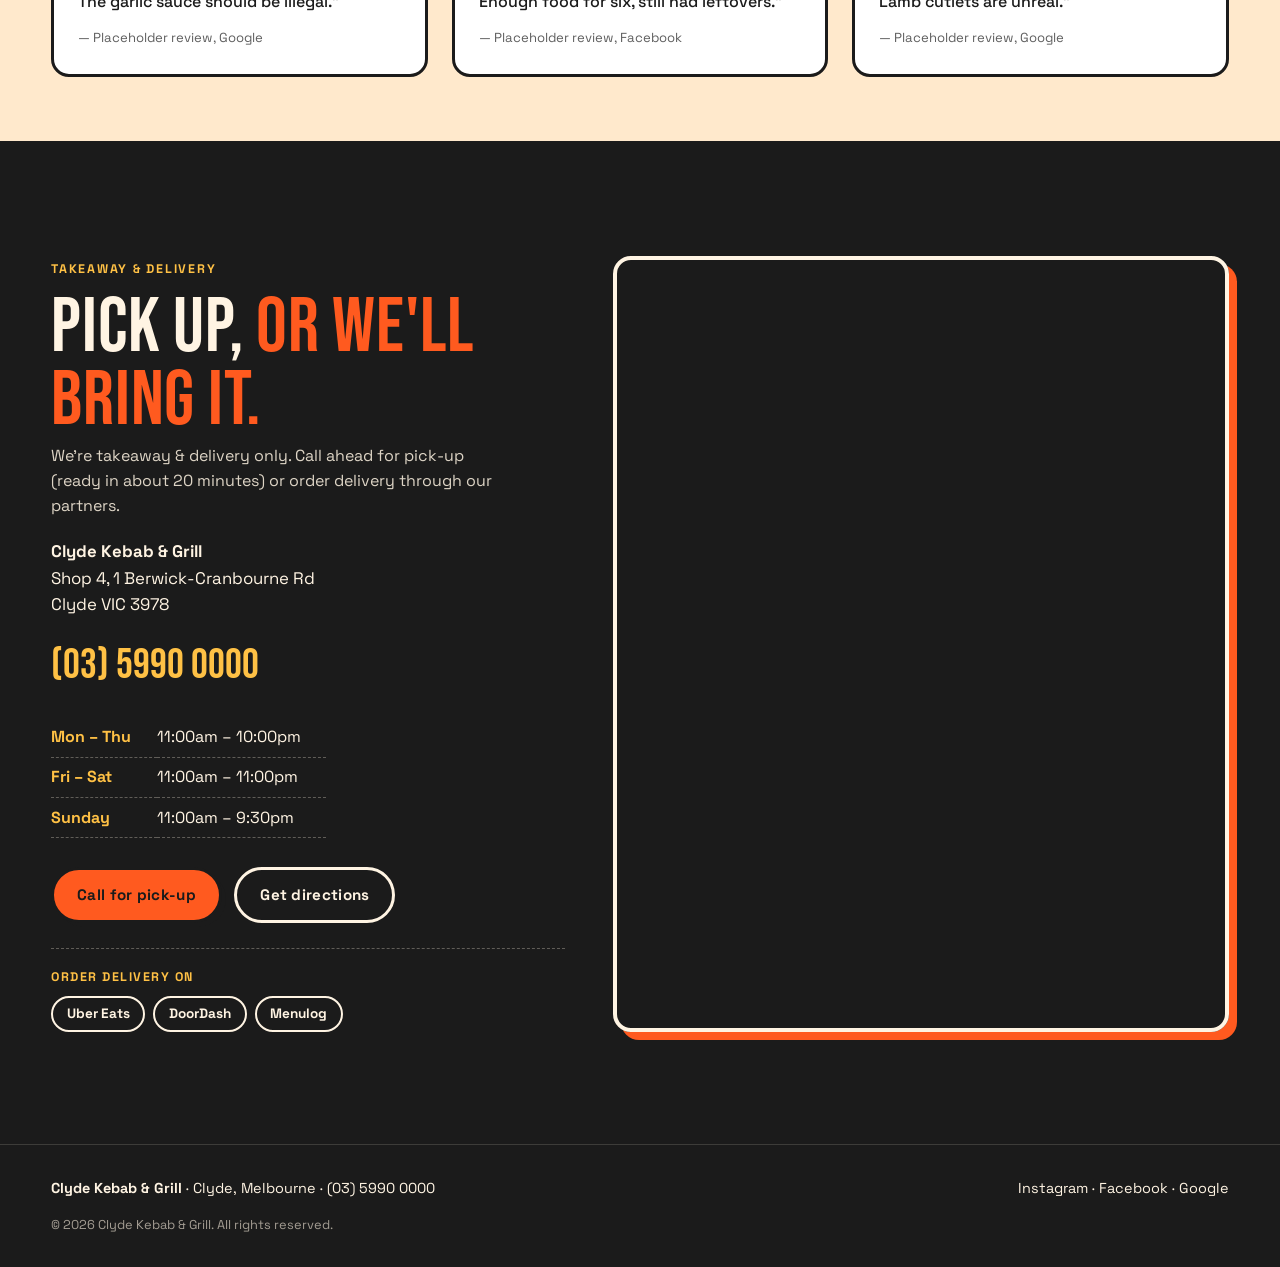
==== commit 1e5b606e: "Reflect takeaway & delivery only across all three sites - Replace dine-in copy with takeaway/pick-up" ====
--- a/01-street-bold/index.html
+++ b/01-street-bold/index.html
@@ -4,7 +4,7 @@
   <meta charset="UTF-8" />
   <meta name="viewport" content="width=device-width, initial-scale=1.0" />
   <title>Clyde Kebab & Grill — Charcoal Kebabs, HSP & Family Feasts | Clyde, Melbourne</title>
-  <meta name="description" content="Clyde Kebab & Grill: real charcoal kebabs, loaded HSPs, grill plates and family feasts in Clyde, south-east Melbourne. Dine in, takeaway and pick-up." />
+  <meta name="description" content="Clyde Kebab & Grill: real charcoal kebabs, loaded HSPs, grill plates and family feasts in Clyde, south-east Melbourne. Takeaway & delivery only, open 7 days." />
   <meta property="og:title" content="Clyde Kebab & Grill" />
   <meta property="og:description" content="Charcoal kebabs, HSP & family feasts in Clyde, Melbourne." />
   <meta property="og:image" content="https://images.unsplash.com/photo-1779474989201-fe2d22ff3f79?auto=format&fit=crop&w=1200&q=70" />
@@ -28,8 +28,8 @@
         <a href="#deals">Deals</a>
         <a href="#story">About</a>
         <a href="#gallery">Gallery</a>
-        <a href="#visit">Find Us</a>
-        <a href="tel:0359900000" class="btn btn--dark nav__cta">Order: (03) 5990 0000</a>
+        <a href="#visit">Order</a>
+        <a href="tel:0359900000" class="btn btn--dark nav__cta">Pick-up: (03) 5990 0000</a>
       </nav>
       <button class="burger" id="burger" aria-label="Open menu" aria-expanded="false">
         <span></span><span></span><span></span>
@@ -57,7 +57,7 @@
           </h1>
           <p class="hero__lead">
             Kebabs the way they should be: lamb marinated overnight, chicken off the skewer,
-            bread still warm, sauce on everything. Dine in, grab & go, or feed the whole family.
+            bread still warm, sauce on everything. Grab it hot from the counter or get it delivered to your door.
           </p>
           <div class="hero__actions">
             <a href="#menu" class="btn btn--primary btn--lg">See the menu</a>
@@ -65,7 +65,7 @@
           </div>
           <ul class="hero__pills">
             <li>Open 7 days</li>
-            <li>Dine in · Takeaway</li>
+            <li>Takeaway &amp; delivery only</li>
             <li>Family packs</li>
             <li>Halal</li>
           </ul>
@@ -101,7 +101,7 @@
         <div class="badge reveal"><span class="badge__ico">🍢</span><h3>Real charcoal</h3><p>Not gas, not a hotplate. Coals lit at 10am, every single day.</p></div>
         <div class="badge reveal"><span class="badge__ico">🫓</span><h3>Fresh bread</h3><p>Turkish bread delivered warm each morning from our baker.</p></div>
         <div class="badge reveal"><span class="badge__ico">🧄</span><h3>House sauces</h3><p>Garlic, chilli and BBQ, all made in our kitchen. Ask for extra.</p></div>
-        <div class="badge reveal"><span class="badge__ico">👨‍👩‍👧‍👦</span><h3>Feed the family</h3><p>Feasts for 2, 4 or a party of 10. Order ahead and it's ready.</p></div>
+        <div class="badge reveal"><span class="badge__ico">🛵</span><h3>Takeaway &amp; delivery</h3><p>No dine-in, just hot food out the door fast. Pick up in 20 min or get it delivered.</p></div>
       </div>
     </section>
 
@@ -227,8 +227,9 @@
     <section class="visit" id="visit">
       <div class="container visit__grid">
         <div class="visit__info">
-          <p class="eyebrow eyebrow--light">Find us</p>
-          <h2 class="h2">Come <em>hungry.</em></h2>
+          <p class="eyebrow eyebrow--light">Takeaway &amp; delivery</p>
+          <h2 class="h2">Pick up, <em>or we'll bring it.</em></h2>
+          <p class="visit__note">We're takeaway &amp; delivery only. Call ahead for pick-up (ready in about 20 minutes) or order delivery through our partners.</p>
           <address>
             <strong>Clyde Kebab & Grill</strong><br>
             Shop 4, 1 Berwick-Cranbourne Rd<br>
@@ -243,8 +244,14 @@
           </table>
 
           <div class="visit__actions">
-            <a class="btn btn--primary" href="https://www.google.com/maps/search/?api=1&query=Clyde+VIC+3978" target="_blank" rel="noopener">Get directions</a>
-            <a class="btn btn--outline btn--outline-light" href="tel:0359900000">Order for pick-up</a>
+            <a class="btn btn--primary" href="tel:0359900000">Call for pick-up</a>
+            <a class="btn btn--outline btn--outline-light" href="https://www.google.com/maps/search/?api=1&query=Clyde+VIC+3978" target="_blank" rel="noopener">Get directions</a>
+          </div>
+          <div class="delivery">
+            <span class="delivery__label">Order delivery on</span>
+            <a href="#" class="delivery__btn" rel="noopener">Uber Eats</a>
+            <a href="#" class="delivery__btn" rel="noopener">DoorDash</a>
+            <a href="#" class="delivery__btn" rel="noopener">Menulog</a>
           </div>
         </div>
         <div class="visit__map">
@@ -267,7 +274,7 @@
     </div>
   </footer>
 
-  <a href="tel:0359900000" class="fab" aria-label="Call to order">📞 Order now</a>
+  <a href="tel:0359900000" class="fab" aria-label="Call to order">📞 Order pick-up</a>
 
   <script src="menu-data.js"></script>
   <script src="script.js"></script>
--- a/01-street-bold/styles.css
+++ b/01-street-bold/styles.css
@@ -329,6 +329,11 @@
 .hours td { padding: .45em 1.6em .45em 0; border-bottom: 1px dashed rgba(255,244,227,.3); }
 .hours td:first-child { font-weight: 700; color: var(--mustard); }
 .visit__actions { display: flex; gap: .8rem; flex-wrap: wrap; }
+.visit__note { color: rgba(255,244,227,.85); max-width: 460px; margin: .4rem 0 1.2rem; }
+.delivery { display: flex; align-items: center; flex-wrap: wrap; gap: .5rem; margin-top: 1.6rem; padding-top: 1.2rem; border-top: 1px dashed rgba(255,244,227,.3); }
+.delivery__label { font-size: .78rem; font-weight: 700; text-transform: uppercase; letter-spacing: .12em; color: var(--mustard); margin-right: .3rem; width: 100%; }
+.delivery__btn { border: 2px solid var(--cream); border-radius: 999px; padding: .4em 1em; font-weight: 700; font-size: .85rem; transition: .2s var(--ease); }
+.delivery__btn:hover { background: var(--mustard); color: var(--ink); border-color: var(--mustard); transform: translateY(-2px); }
 .visit__map { border: 4px solid var(--cream); border-radius: var(--radius); overflow: hidden; min-height: 380px; box-shadow: 8px 8px 0 var(--flame); }
 .visit__map iframe { width: 100%; height: 100%; min-height: 380px; border: 0; filter: saturate(.9); }
 
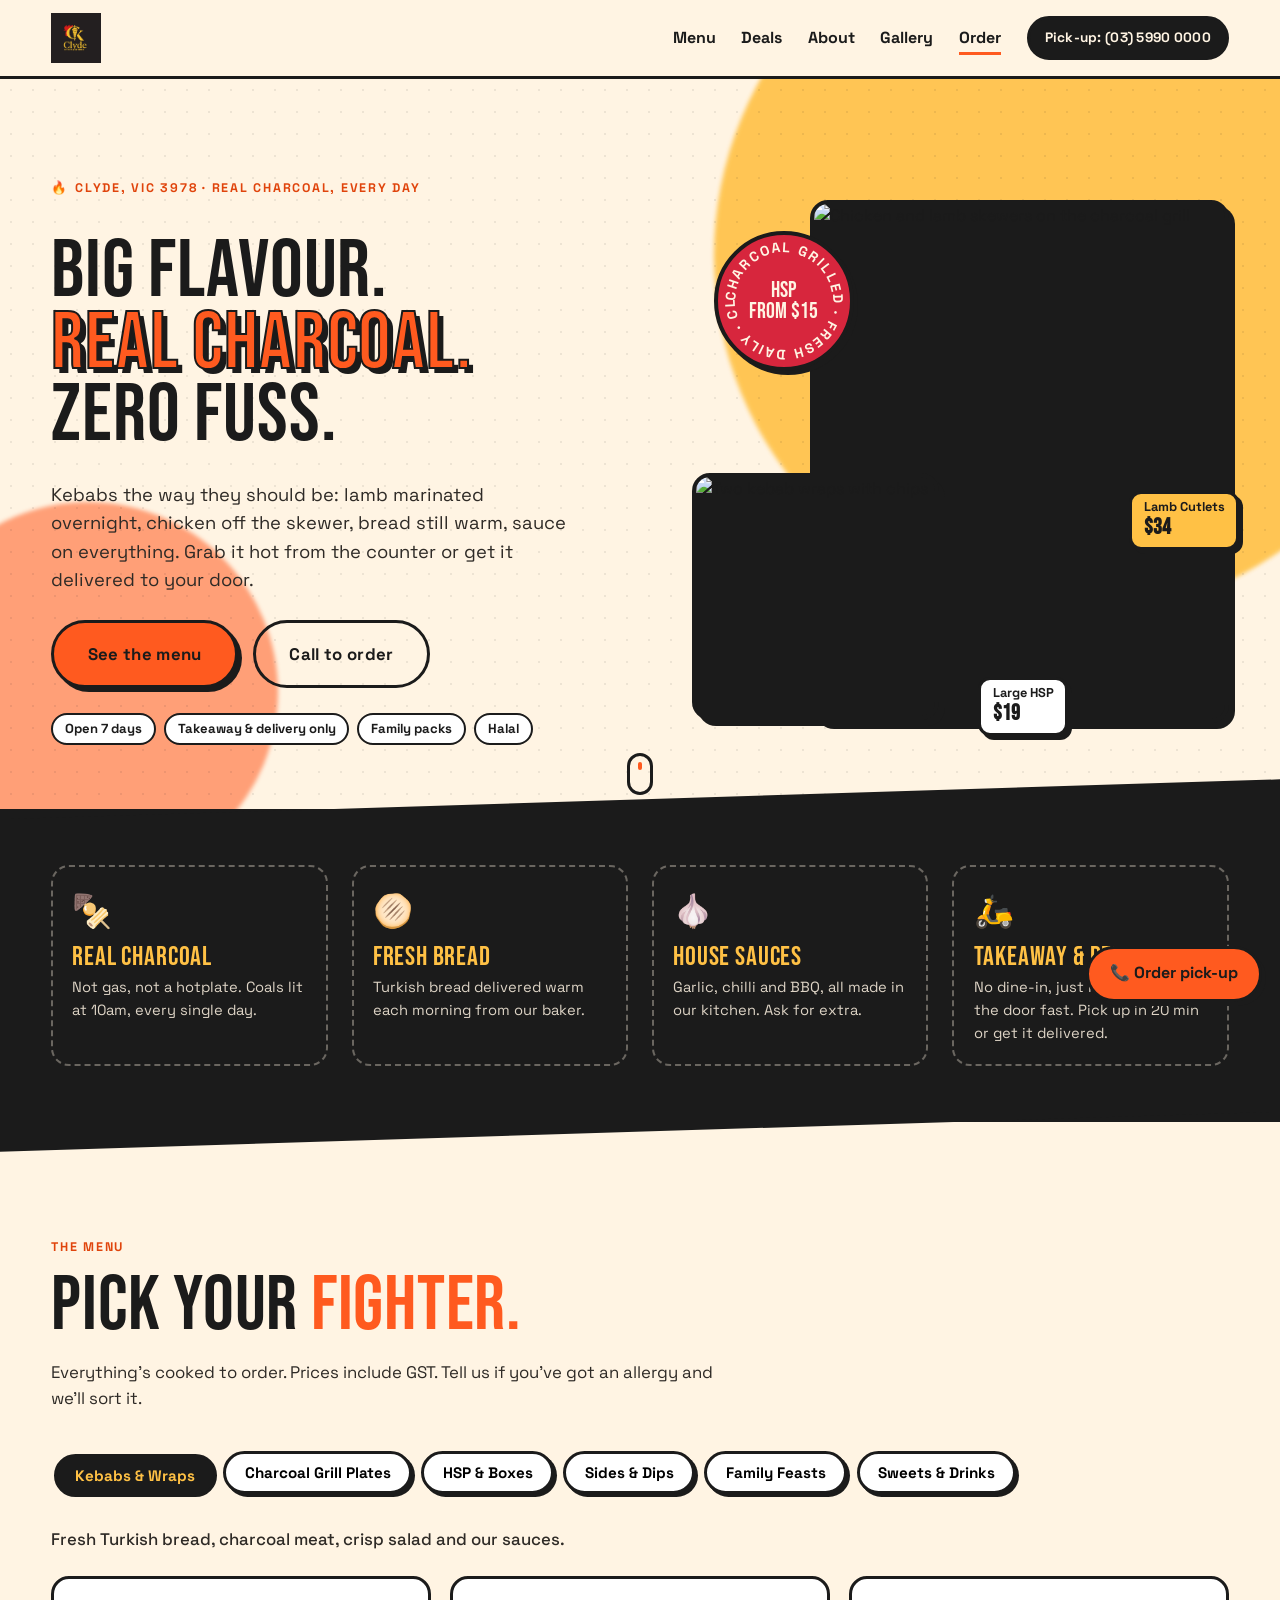
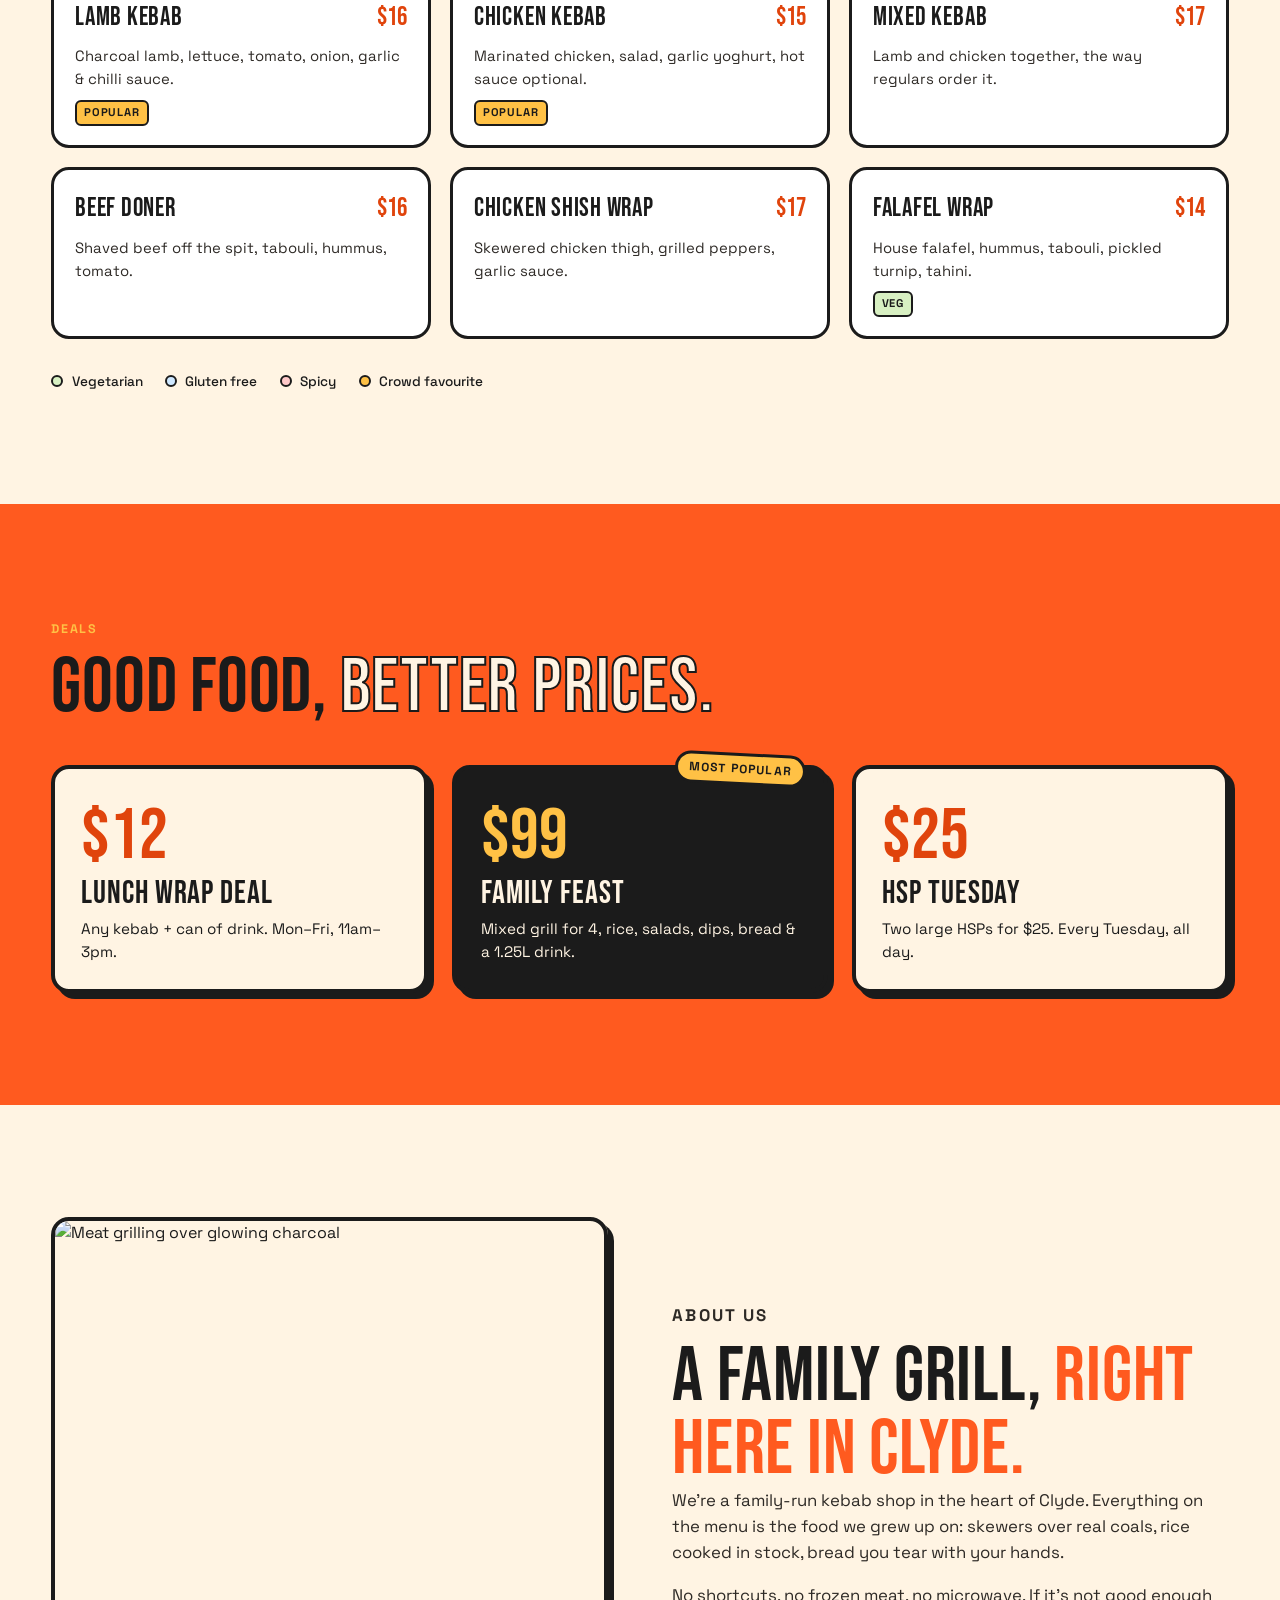
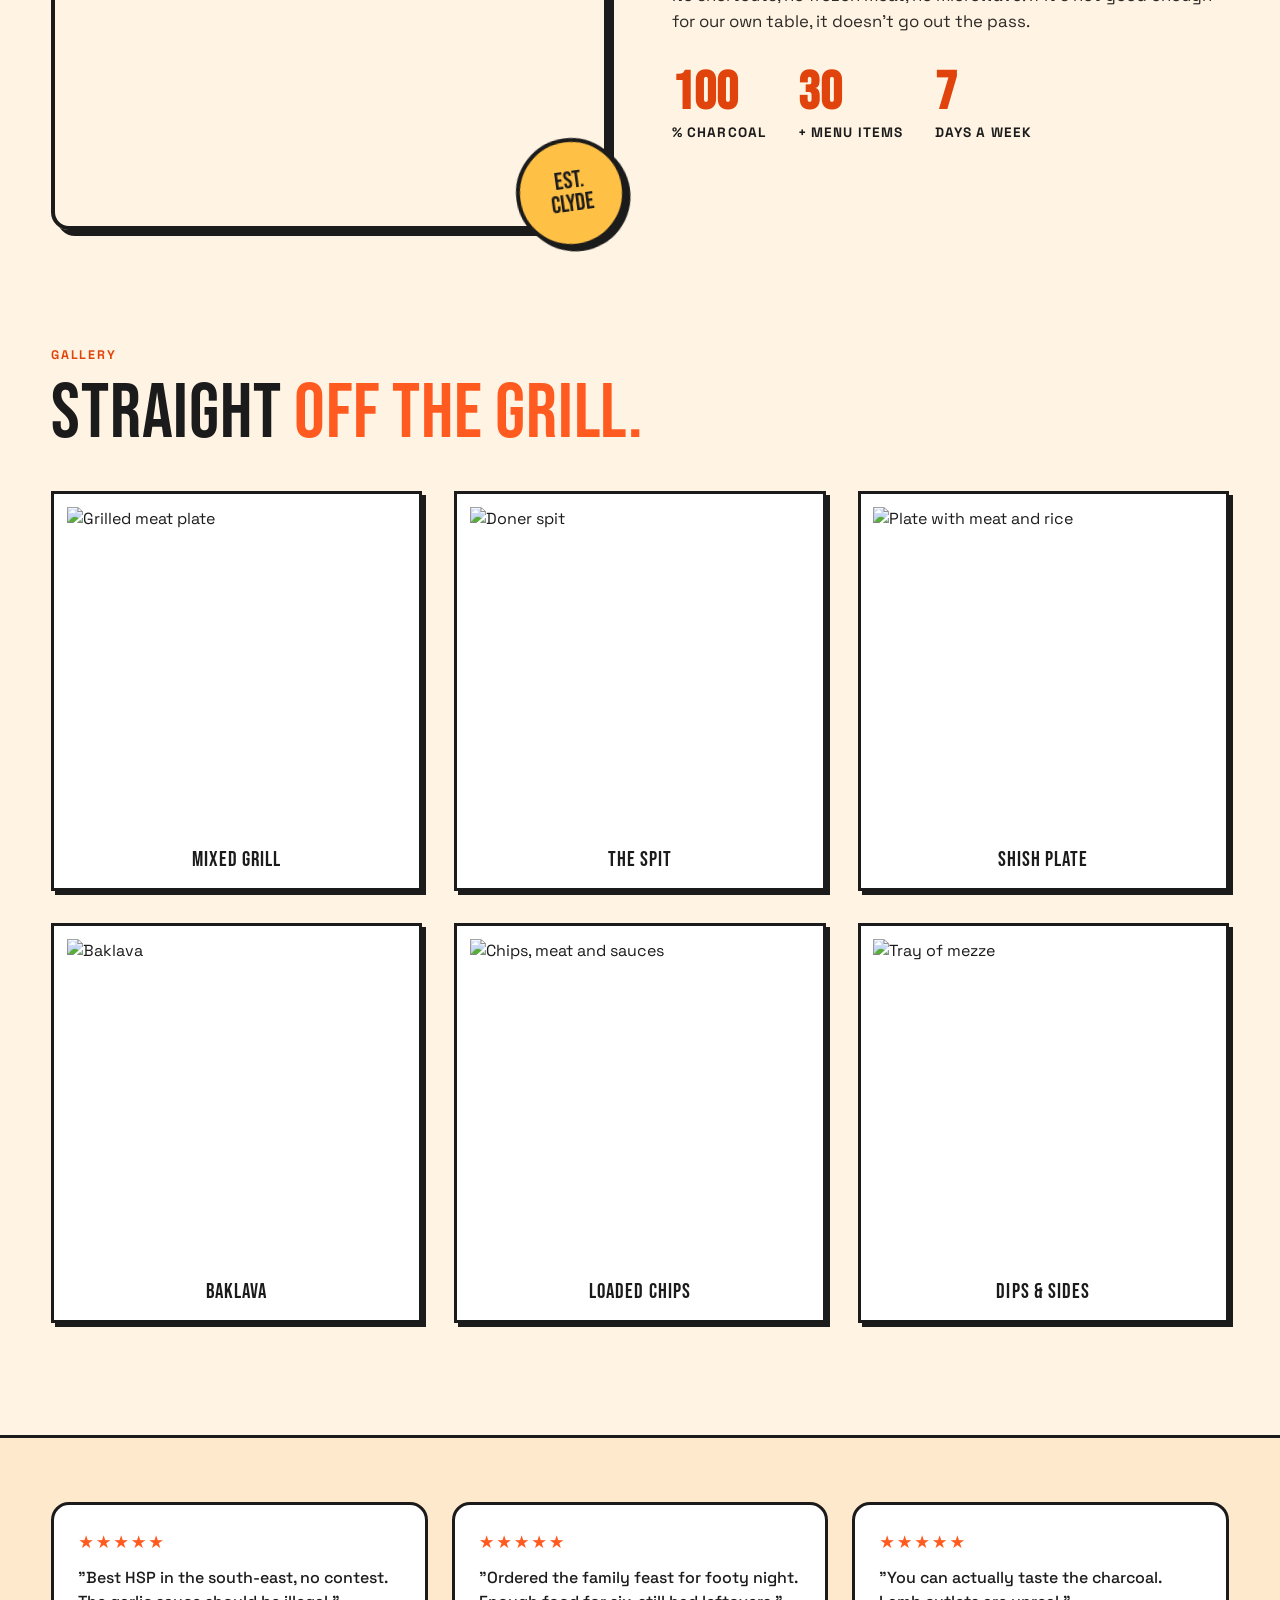
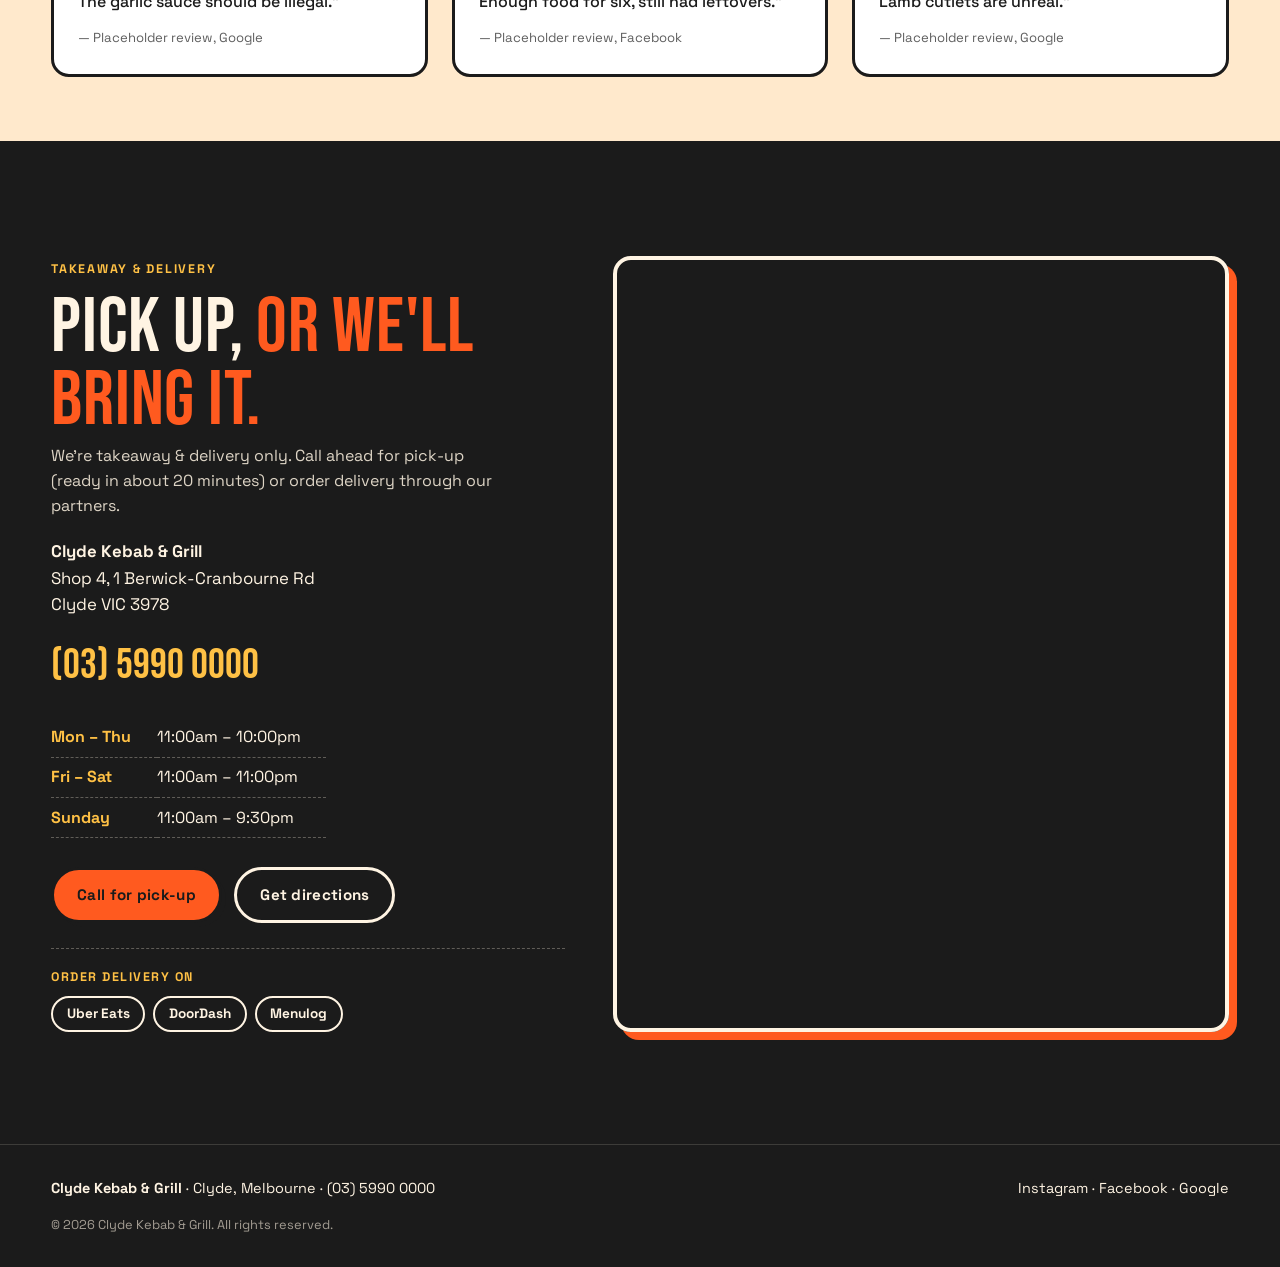
==== commit 4faddf57: "Replace logos with Clyde Kebab & Grill branding across all three websites - Updated 01-street-bold, " ====
--- a/01-street-bold/index.html
+++ b/01-street-bold/index.html
@@ -20,8 +20,7 @@
   <header class="nav" id="nav">
     <div class="nav__inner">
       <a href="#top" class="brand" aria-label="Clyde Kebab & Grill home">
-        <span class="brand__mark">CK</span>
-        <span class="brand__text">Clyde <em>Kebab</em> & Grill</span>
+        <img src="logo.png" alt="Clyde Kebab & Grill" class="brand__logo" style="height: 50px; width: auto;" />
       </a>
       <nav class="nav__links" id="navLinks">
         <a href="#menu">Menu</a>
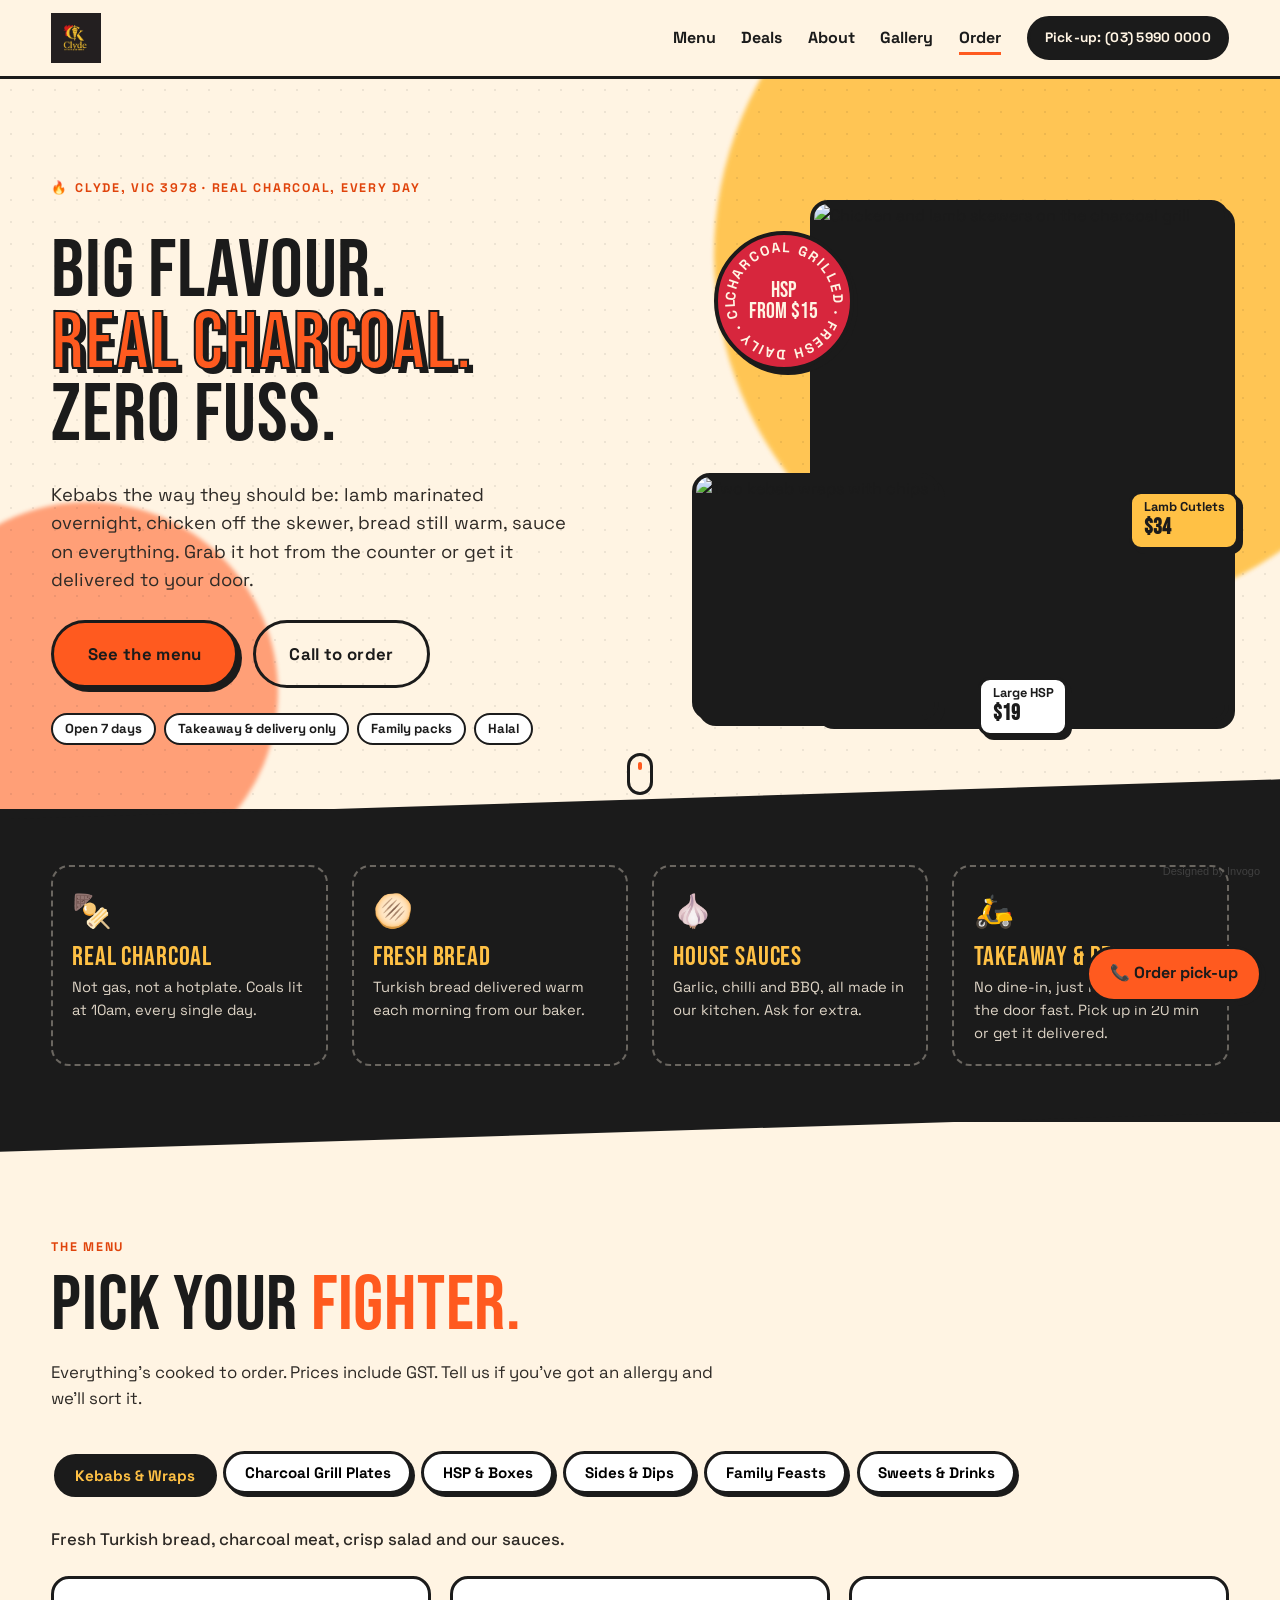
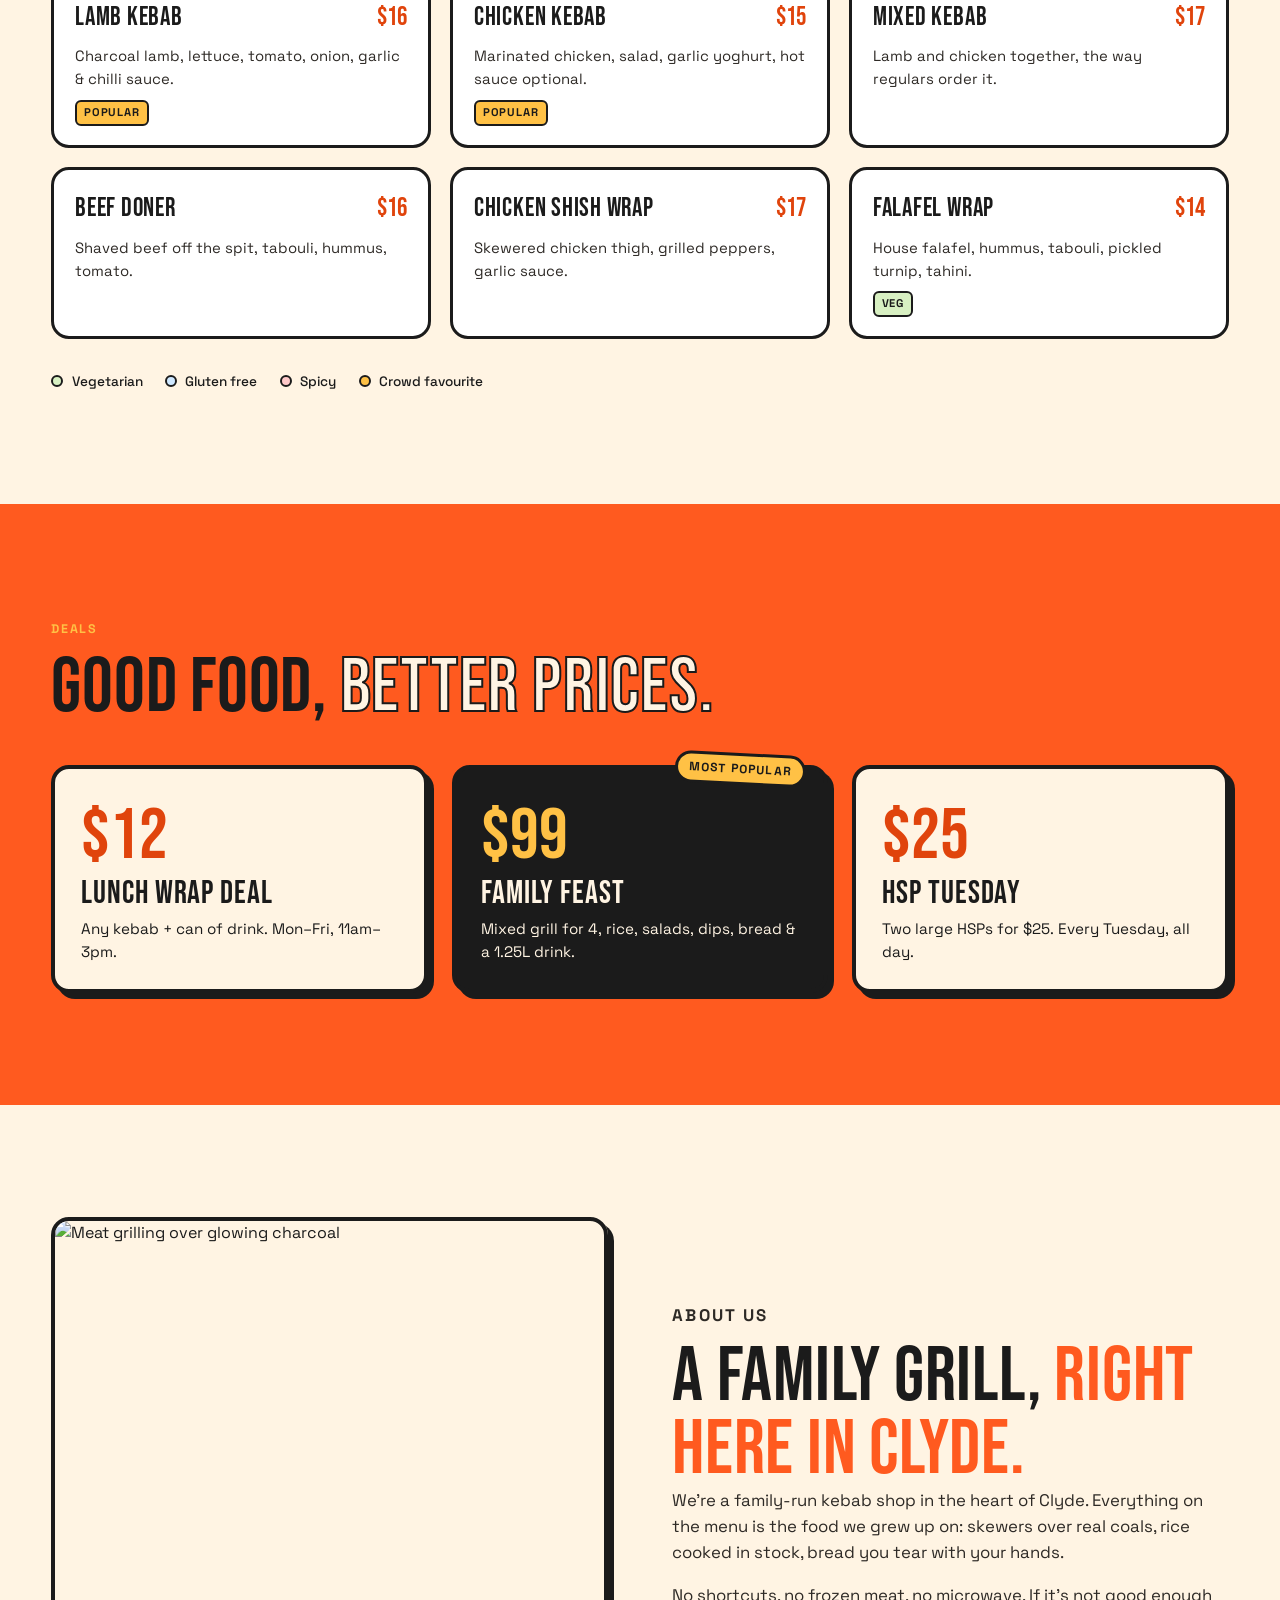
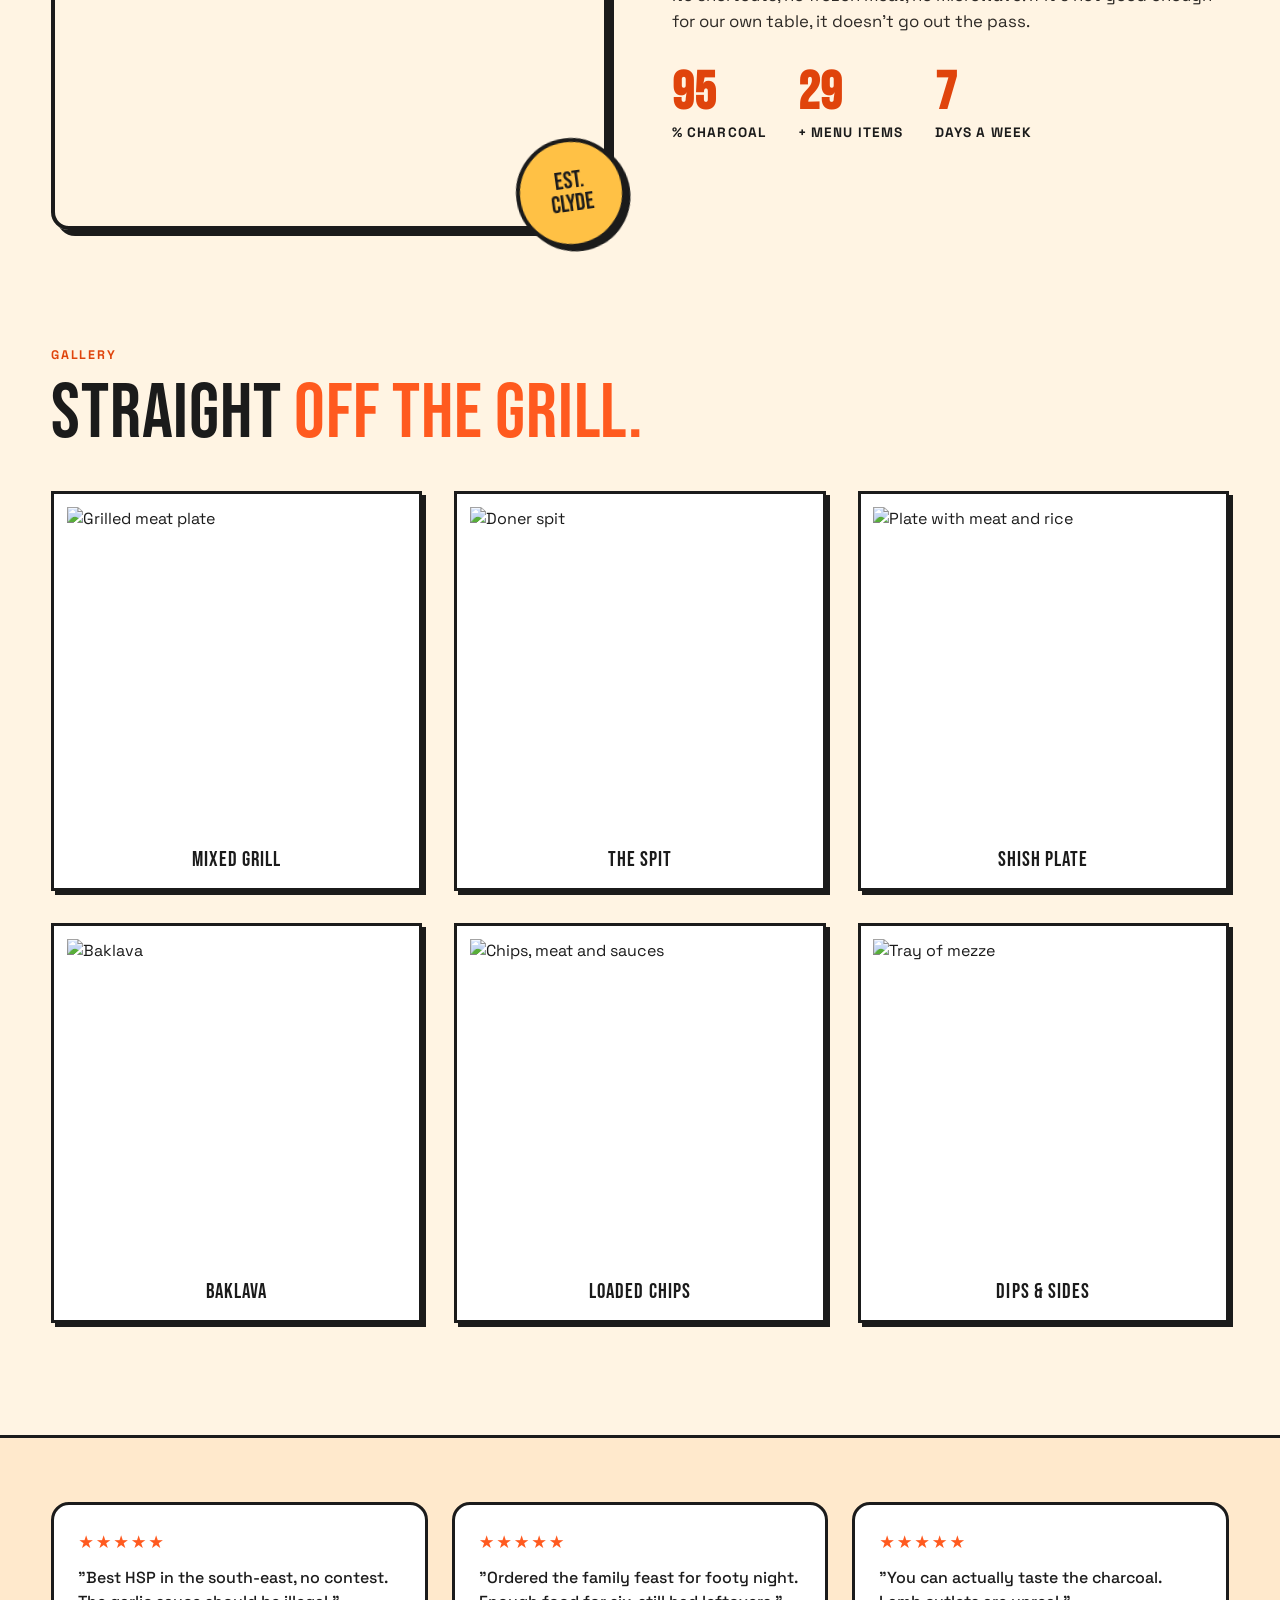
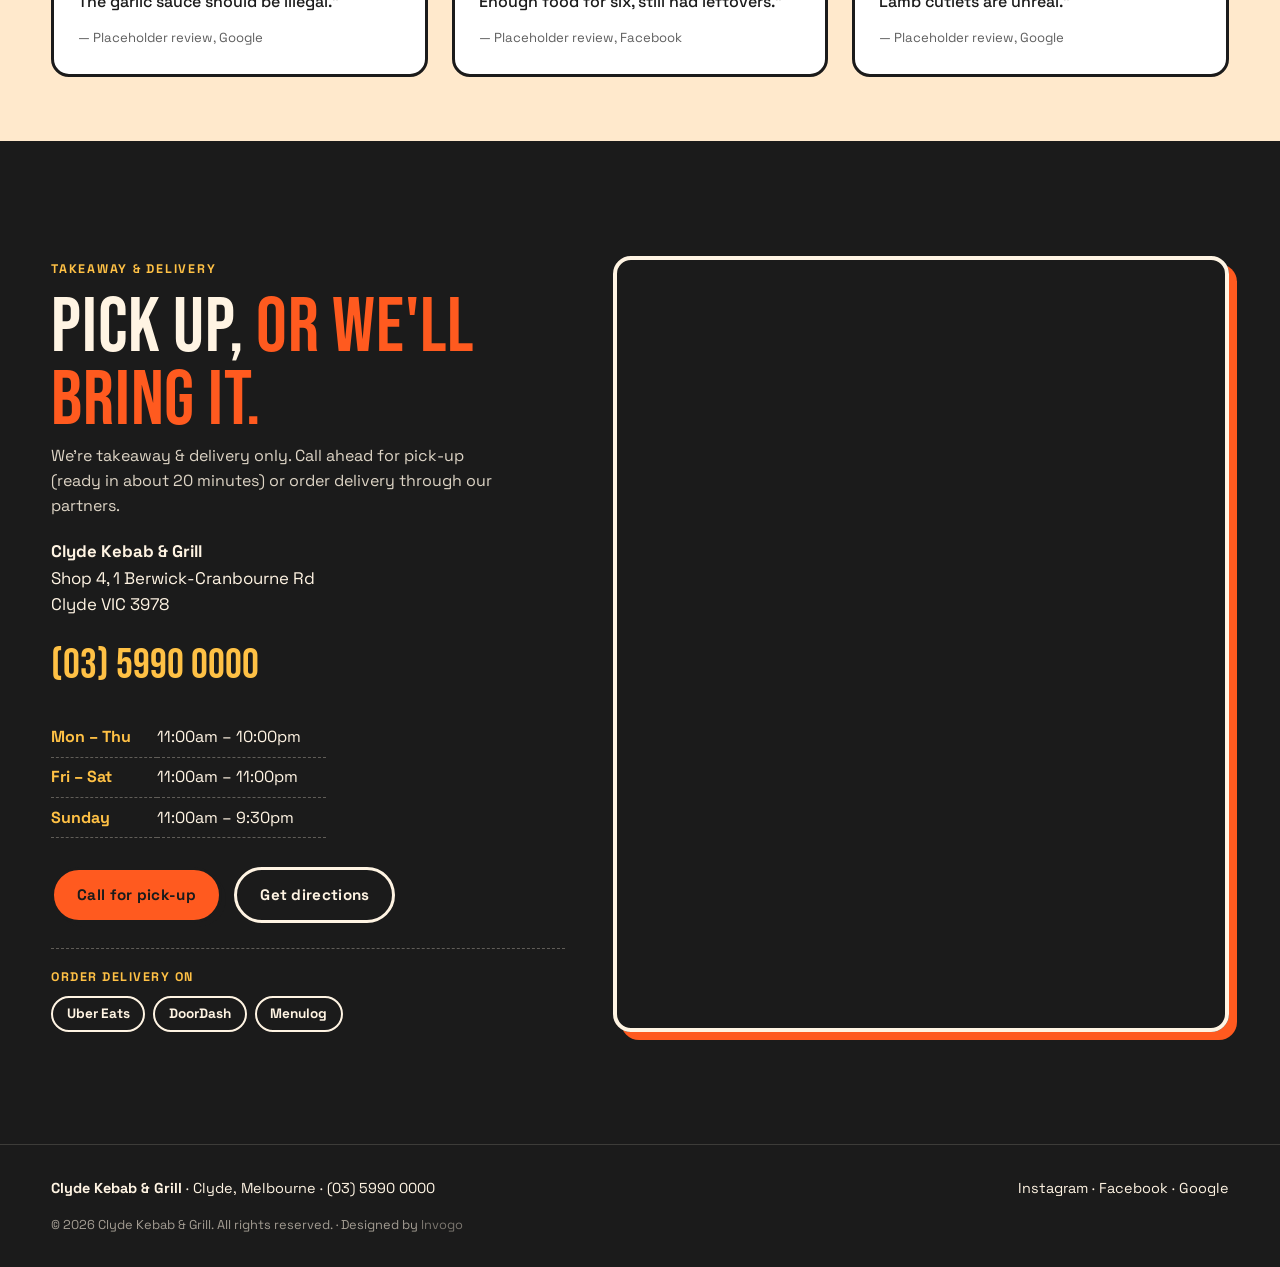
==== commit 59066fa0: "Add Invogo branding and anti-theft protection to all websites - Added visible "Designed by Invogo" c" ====
--- a/01-street-bold/index.html
+++ b/01-street-bold/index.html
@@ -5,6 +5,8 @@
   <meta name="viewport" content="width=device-width, initial-scale=1.0" />
   <title>Clyde Kebab & Grill — Charcoal Kebabs, HSP & Family Feasts | Clyde, Melbourne</title>
   <meta name="description" content="Clyde Kebab & Grill: real charcoal kebabs, loaded HSPs, grill plates and family feasts in Clyde, south-east Melbourne. Takeaway & delivery only, open 7 days." />
+  <meta name="designer" content="Invogo" />
+  <meta name="copyright" content="Designed and developed by Invogo. Unauthorized copying or reproduction is prohibited." />
   <meta property="og:title" content="Clyde Kebab & Grill" />
   <meta property="og:description" content="Charcoal kebabs, HSP & family feasts in Clyde, Melbourne." />
   <meta property="og:image" content="https://images.unsplash.com/photo-1779474989201-fe2d22ff3f79?auto=format&fit=crop&w=1200&q=70" />
@@ -269,12 +271,23 @@
       <p class="footer__social">
         <a href="#" aria-label="Instagram">Instagram</a> · <a href="#" aria-label="Facebook">Facebook</a> · <a href="#" aria-label="Google">Google</a>
       </p>
-      <p class="footer__fine">© <span id="year"></span> Clyde Kebab & Grill. All rights reserved.</p>
+      <p class="footer__fine">© <span id="year"></span> Clyde Kebab & Grill. All rights reserved. · Designed by <a href="#" style="opacity: 0.7;">Invogo</a></p>
+      <!-- Website design and development by Invogo. Unauthorized reproduction prohibited. -->
+      <div data-designer="invogo-2026" style="display:none;">Protected content - Designed by Invogo</div>
     </div>
   </footer>
 
   <a href="tel:0359900000" class="fab" aria-label="Call to order">📞 Order pick-up</a>
 
+  <!-- Protected Design Asset: Designed by Invogo -->
+  <!-- Unauthorized copying, modification, or reproduction is strictly prohibited -->
+  <div class="invogo-mark" style="position: fixed; bottom: 20px; right: 20px; font-size: 11px; opacity: 0.5; pointer-events: none; font-family: Arial, sans-serif; color: #666;">Designed by Invogo</div>
+  <script>
+    // Designer attribution - Invogo 2026
+    window.__DESIGNER__ = 'Invogo';
+    window.__PROTECTED__ = true;
+    console.log('%cDesigned by Invogo - Unauthorized copying prohibited', 'font-weight: bold; color: #FF5A1F;');
+  </script>
   <script src="menu-data.js"></script>
   <script src="script.js"></script>
 </body>
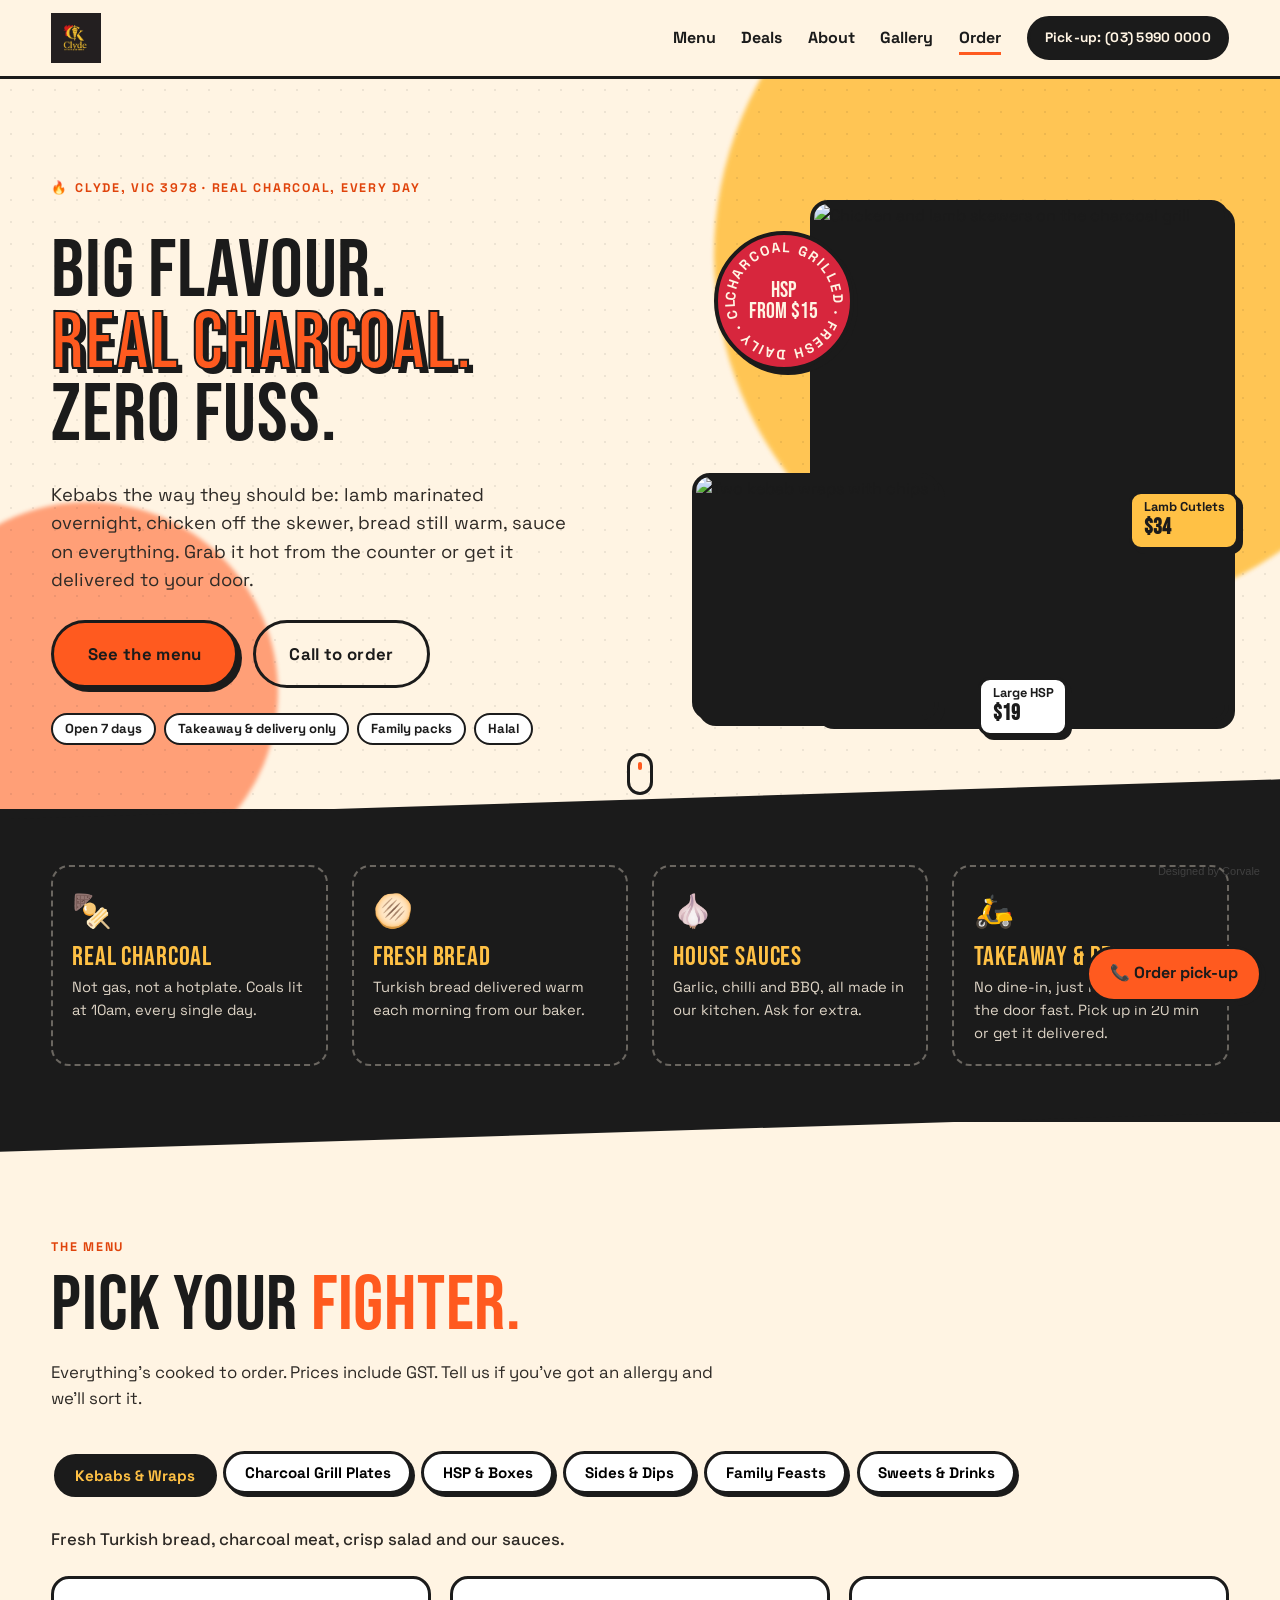
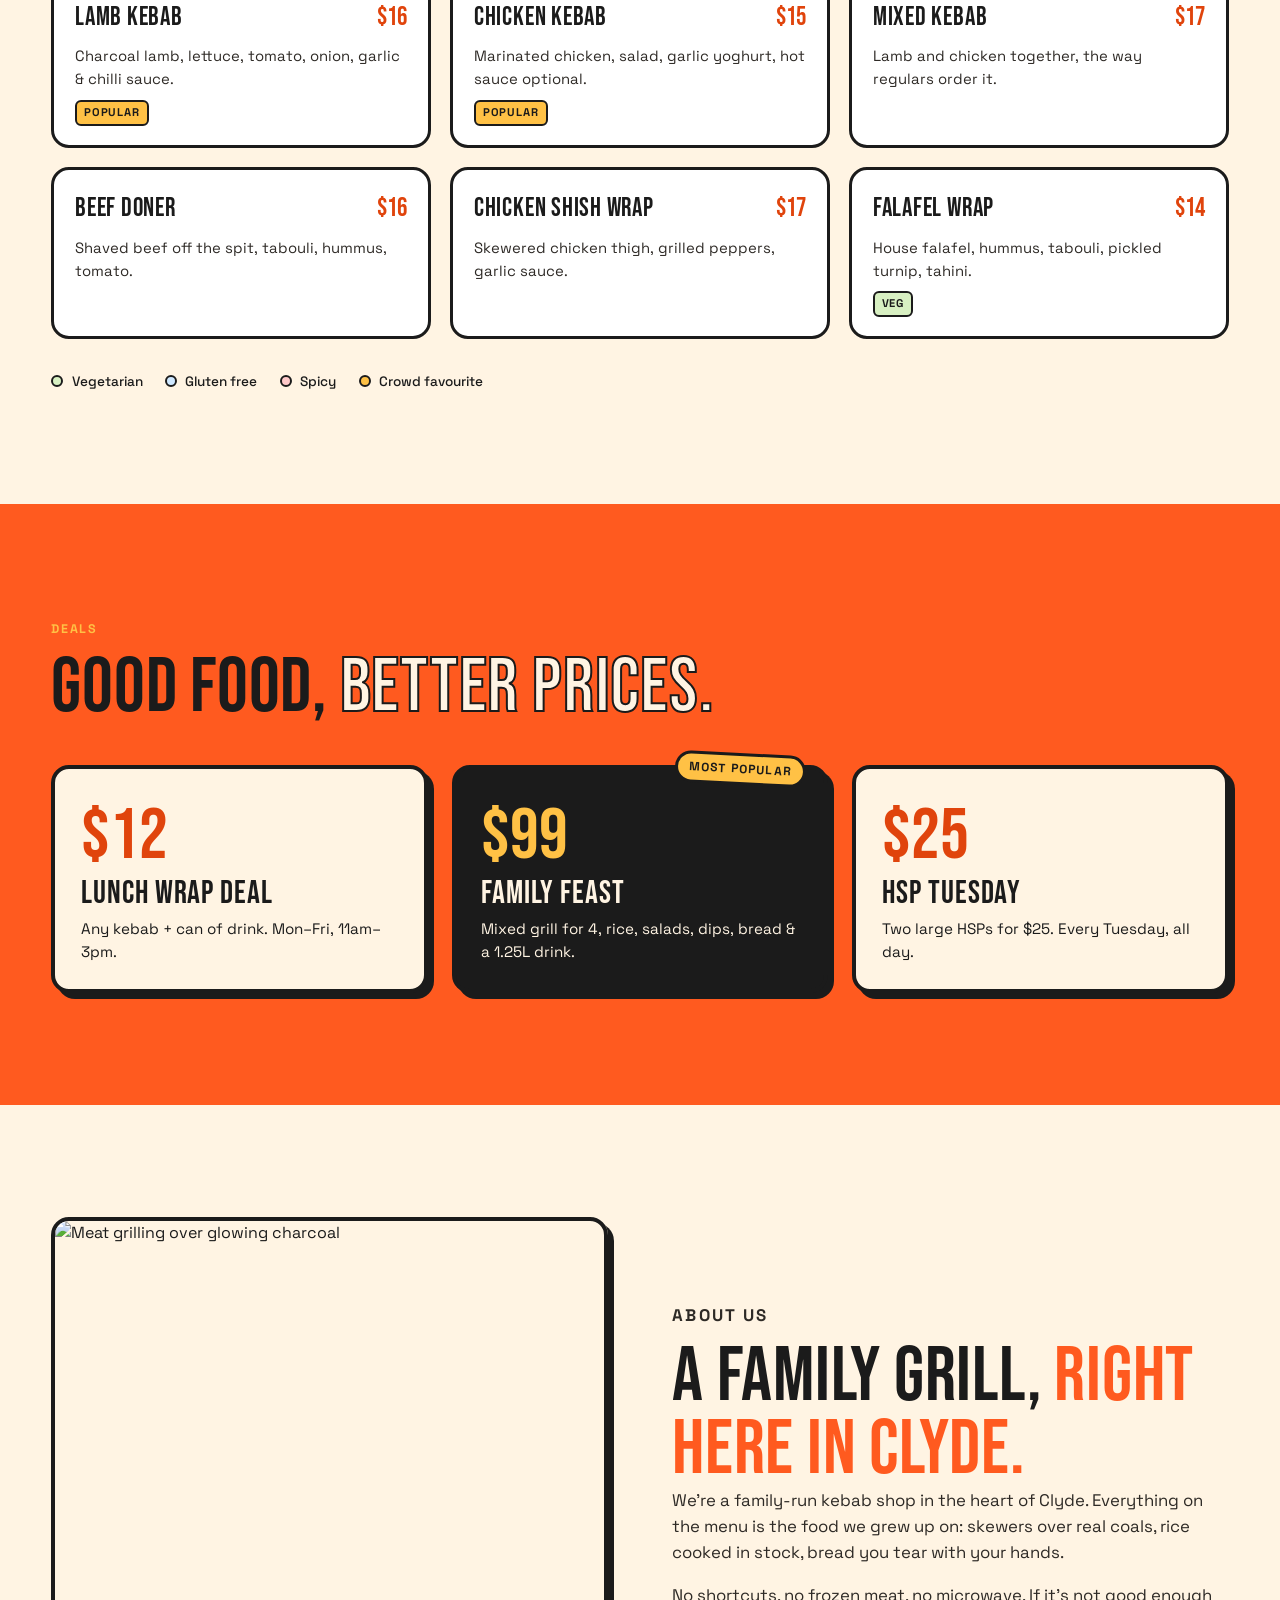
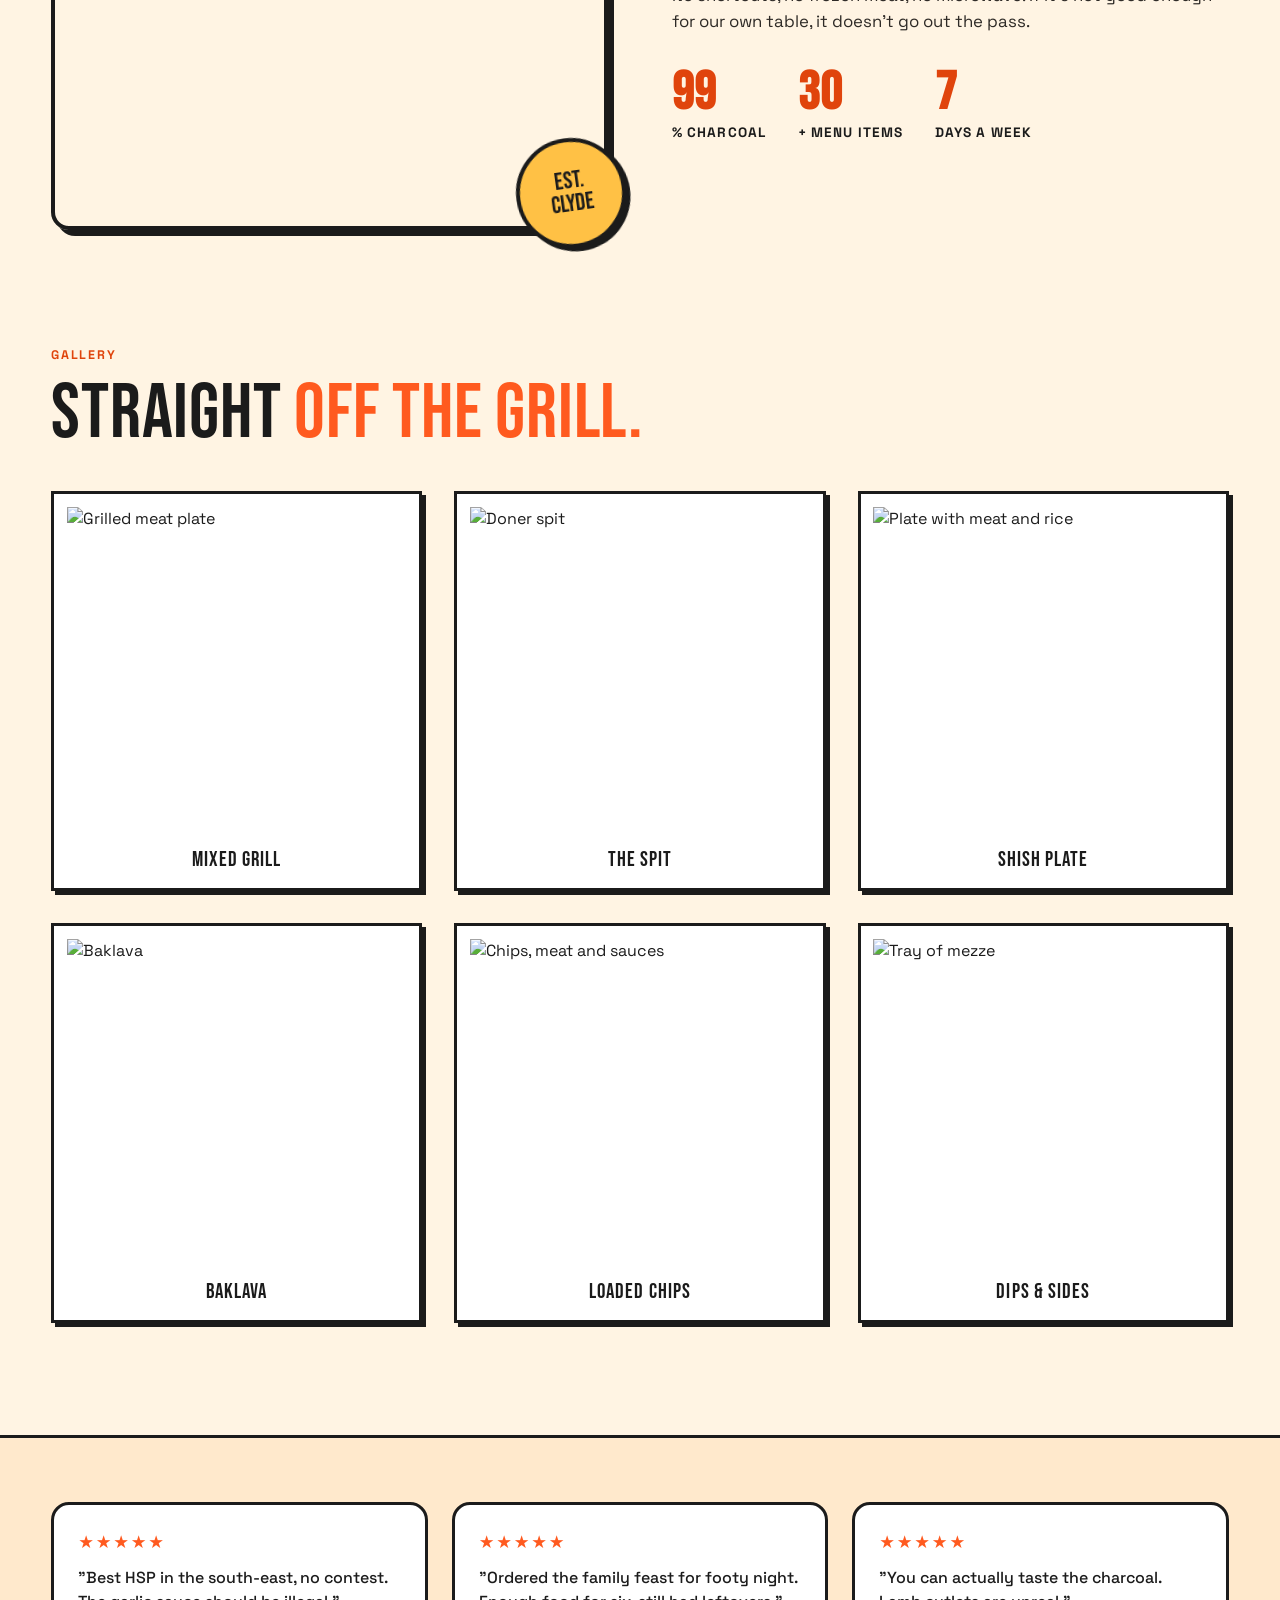
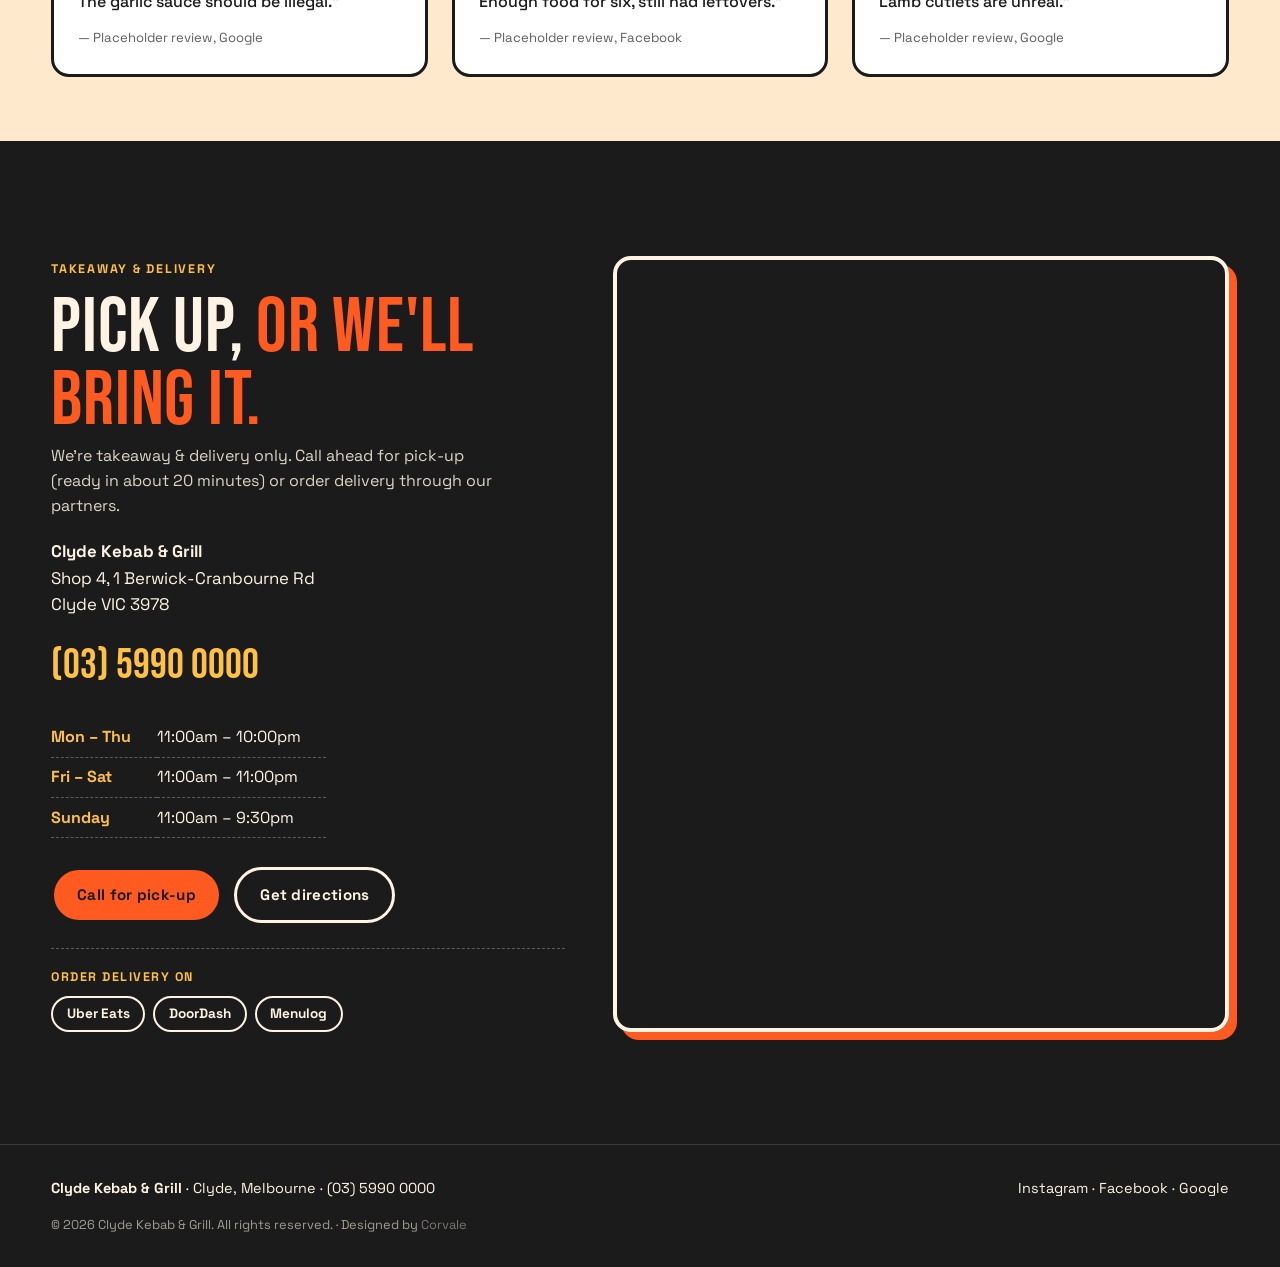
==== commit 802d6421: "Rebrand designer credit from Invogo to Corvale - Renamed all "Invogo" references to "Corvale" across" ====
--- a/01-street-bold/index.html
+++ b/01-street-bold/index.html
@@ -5,8 +5,8 @@
   <meta name="viewport" content="width=device-width, initial-scale=1.0" />
   <title>Clyde Kebab & Grill — Charcoal Kebabs, HSP & Family Feasts | Clyde, Melbourne</title>
   <meta name="description" content="Clyde Kebab & Grill: real charcoal kebabs, loaded HSPs, grill plates and family feasts in Clyde, south-east Melbourne. Takeaway & delivery only, open 7 days." />
-  <meta name="designer" content="Invogo" />
-  <meta name="copyright" content="Designed and developed by Invogo. Unauthorized copying or reproduction is prohibited." />
+  <meta name="designer" content="Corvale" />
+  <meta name="copyright" content="Designed and developed by Corvale. Unauthorized copying or reproduction is prohibited." />
   <meta property="og:title" content="Clyde Kebab & Grill" />
   <meta property="og:description" content="Charcoal kebabs, HSP & family feasts in Clyde, Melbourne." />
   <meta property="og:image" content="https://images.unsplash.com/photo-1779474989201-fe2d22ff3f79?auto=format&fit=crop&w=1200&q=70" />
@@ -271,22 +271,22 @@
       <p class="footer__social">
         <a href="#" aria-label="Instagram">Instagram</a> · <a href="#" aria-label="Facebook">Facebook</a> · <a href="#" aria-label="Google">Google</a>
       </p>
-      <p class="footer__fine">© <span id="year"></span> Clyde Kebab & Grill. All rights reserved. · Designed by <a href="#" style="opacity: 0.7;">Invogo</a></p>
-      <!-- Website design and development by Invogo. Unauthorized reproduction prohibited. -->
-      <div data-designer="invogo-2026" style="display:none;">Protected content - Designed by Invogo</div>
+      <p class="footer__fine">© <span id="year"></span> Clyde Kebab & Grill. All rights reserved. · Designed by <a href="https://corvale.com.au" target="_blank" rel="noopener" style="opacity: 0.7;">Corvale</a></p>
+      <!-- Website design and development by Corvale. Unauthorized reproduction prohibited. -->
+      <div data-designer="corvale-2026" style="display:none;">Protected content - Designed by Corvale</div>
     </div>
   </footer>
 
   <a href="tel:0359900000" class="fab" aria-label="Call to order">📞 Order pick-up</a>
 
-  <!-- Protected Design Asset: Designed by Invogo -->
+  <!-- Protected Design Asset: Designed by Corvale -->
   <!-- Unauthorized copying, modification, or reproduction is strictly prohibited -->
-  <div class="invogo-mark" style="position: fixed; bottom: 20px; right: 20px; font-size: 11px; opacity: 0.5; pointer-events: none; font-family: Arial, sans-serif; color: #666;">Designed by Invogo</div>
+  <a href="https://corvale.com.au" target="_blank" rel="noopener" class="corvale-mark" style="position: fixed; bottom: 20px; right: 20px; font-size: 11px; opacity: 0.5; font-family: Arial, sans-serif; color: #666; text-decoration: none;">Designed by Corvale</a>
   <script>
-    // Designer attribution - Invogo 2026
-    window.__DESIGNER__ = 'Invogo';
+    // Designer attribution - Corvale 2026
+    window.__DESIGNER__ = 'Corvale';
     window.__PROTECTED__ = true;
-    console.log('%cDesigned by Invogo - Unauthorized copying prohibited', 'font-weight: bold; color: #FF5A1F;');
+    console.log('%cDesigned by Corvale - Unauthorized copying prohibited', 'font-weight: bold; color: #FF5A1F;');
   </script>
   <script src="menu-data.js"></script>
   <script src="script.js"></script>
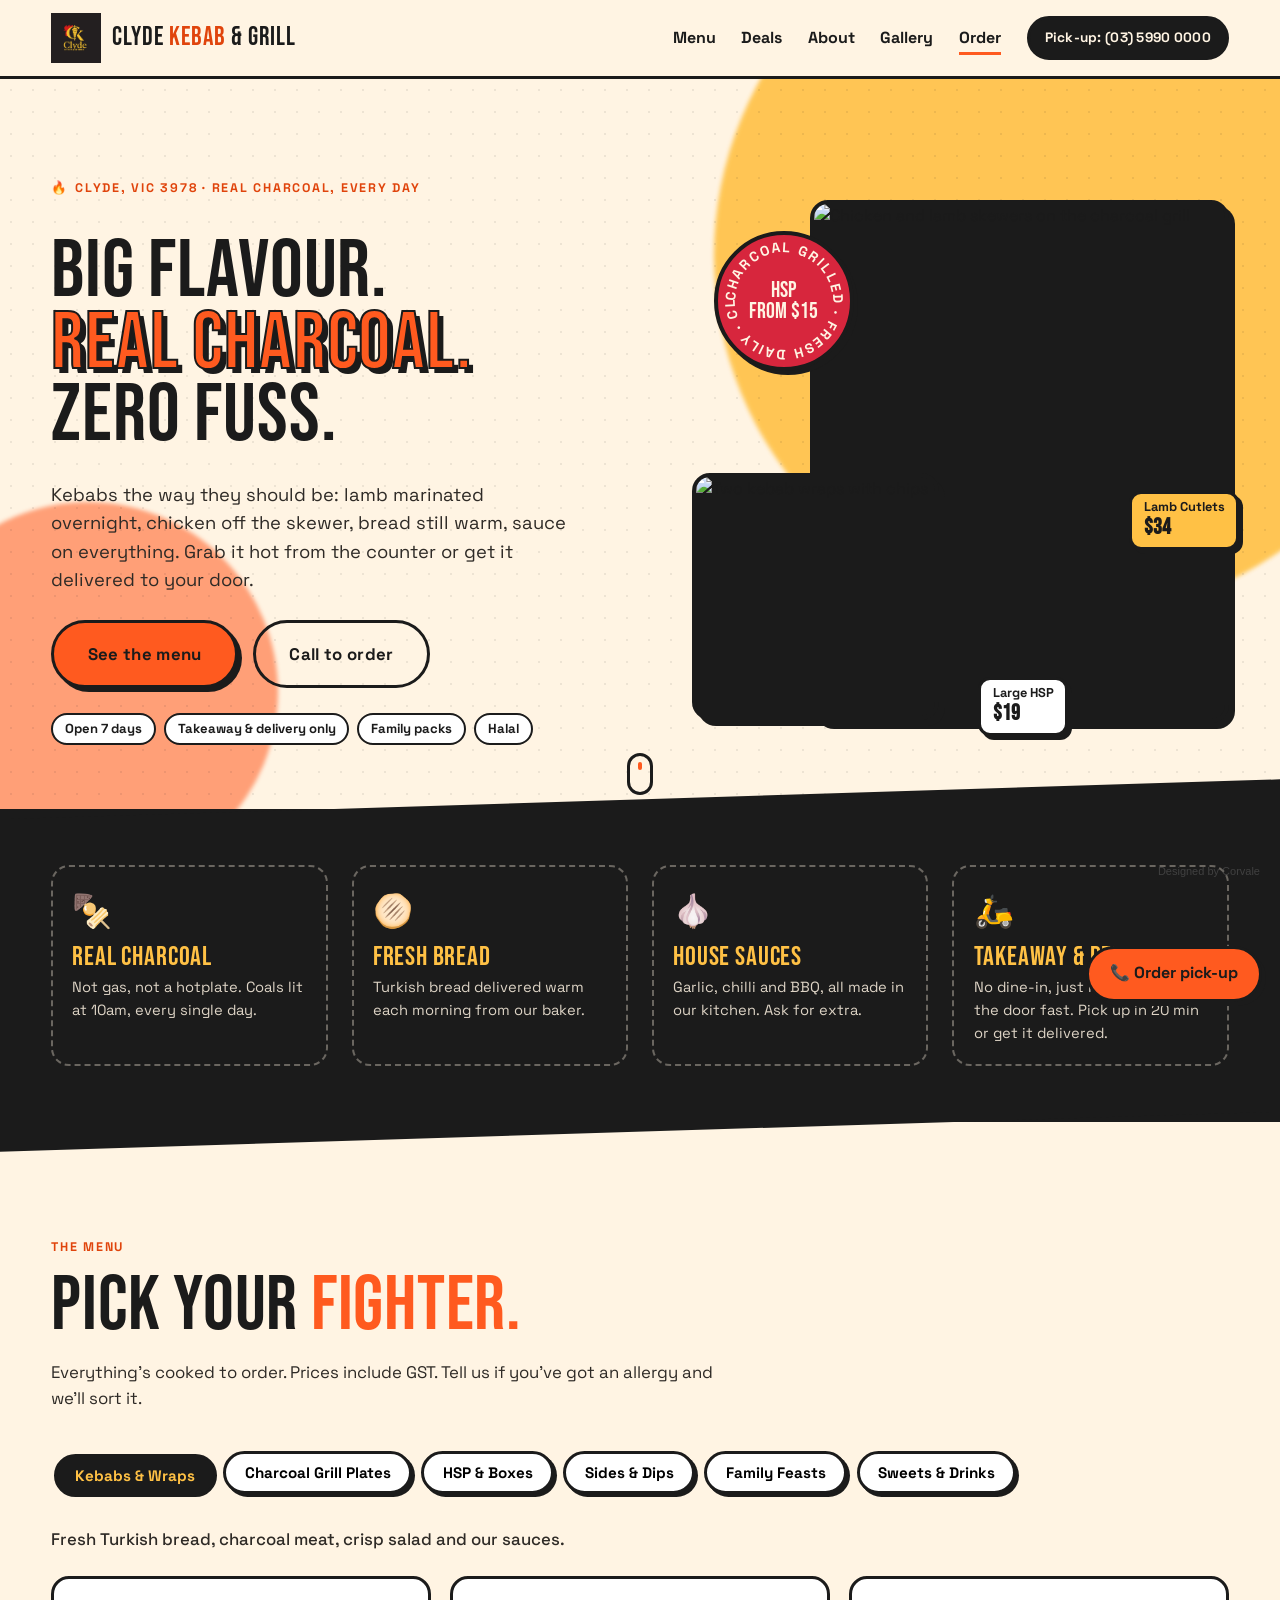
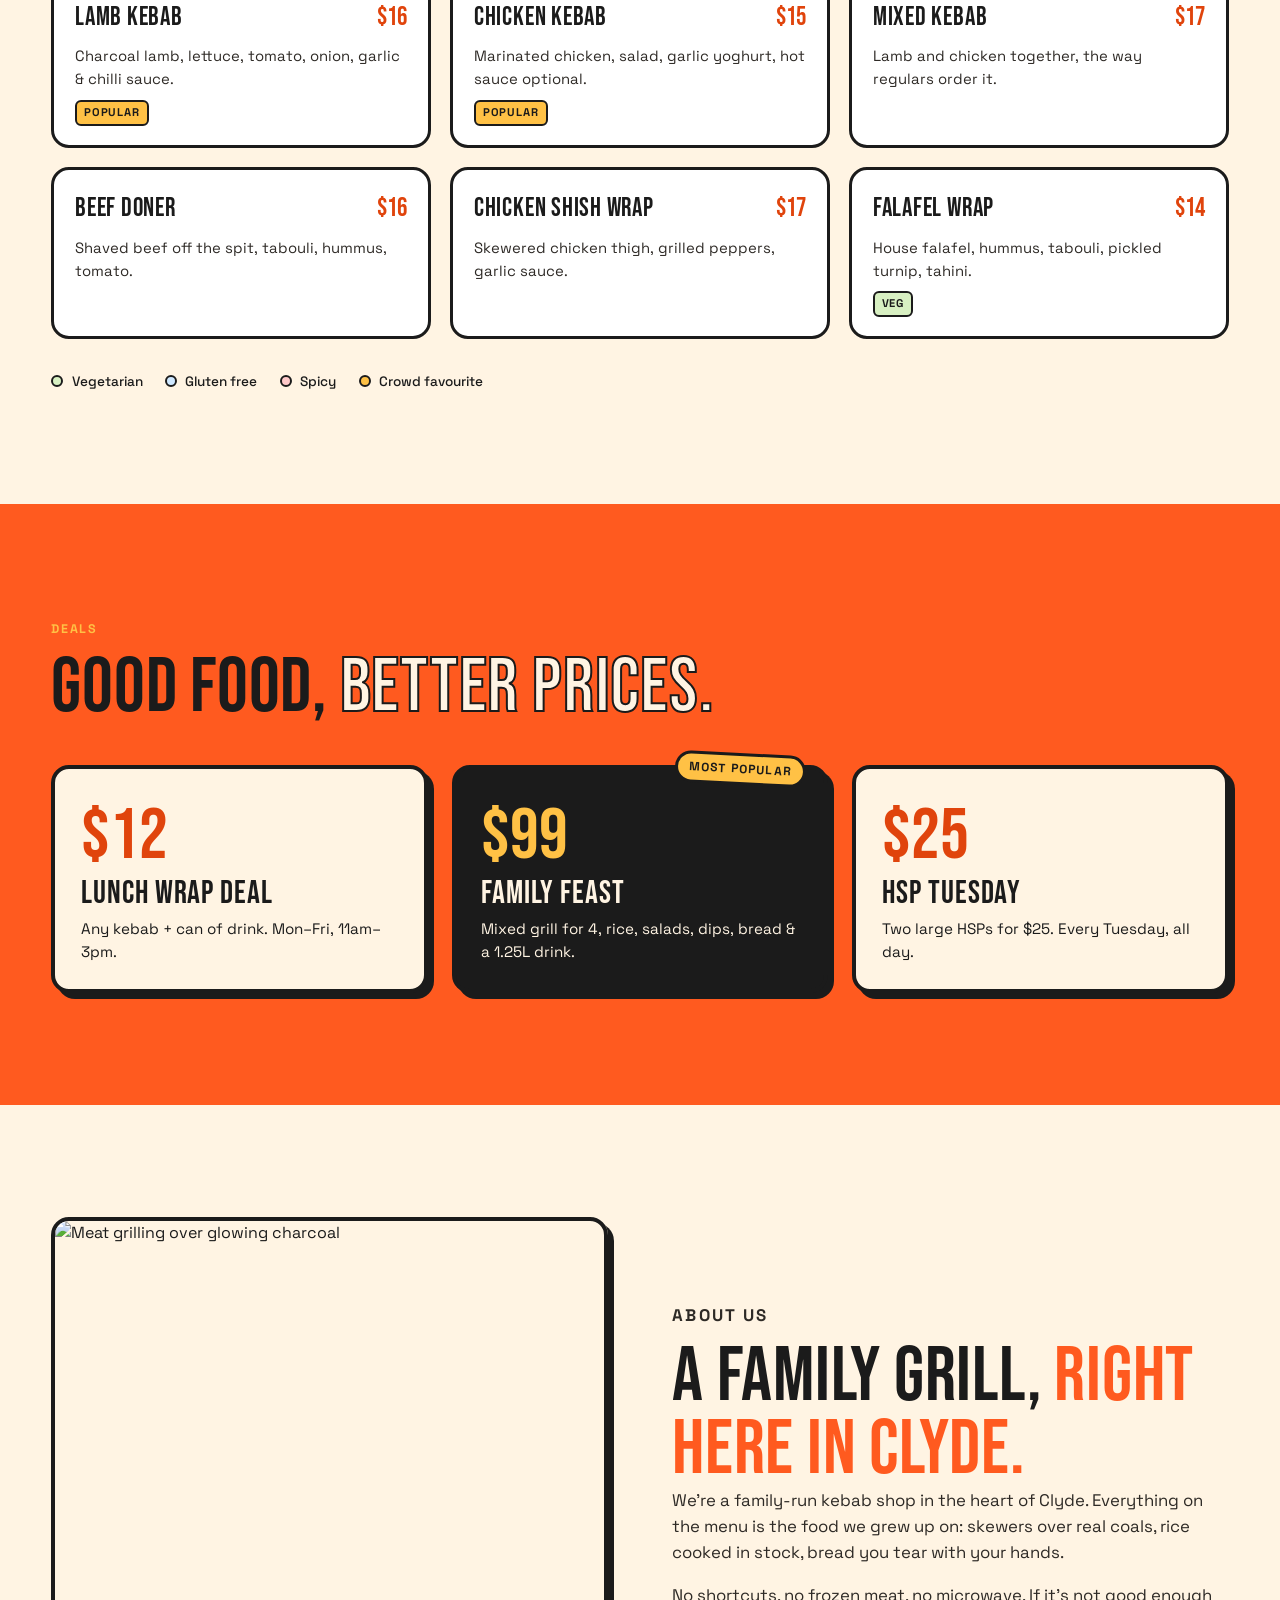
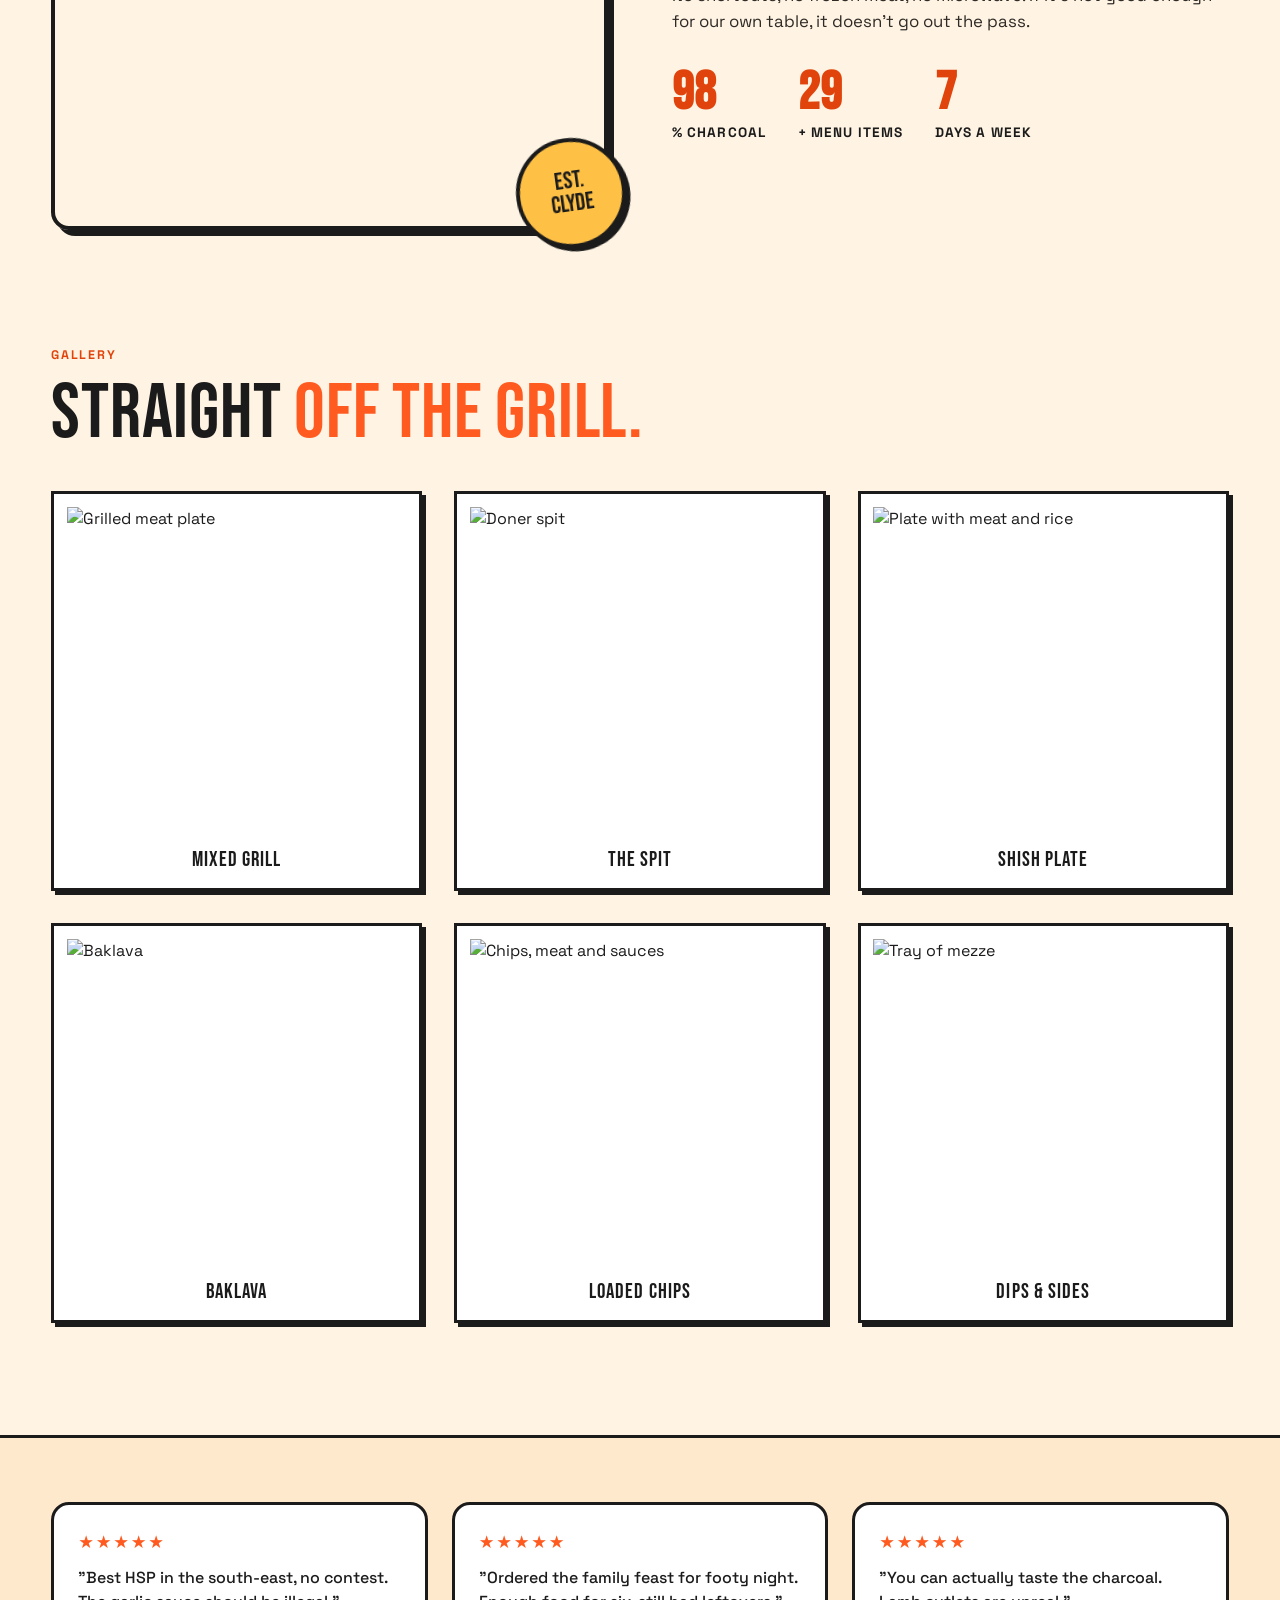
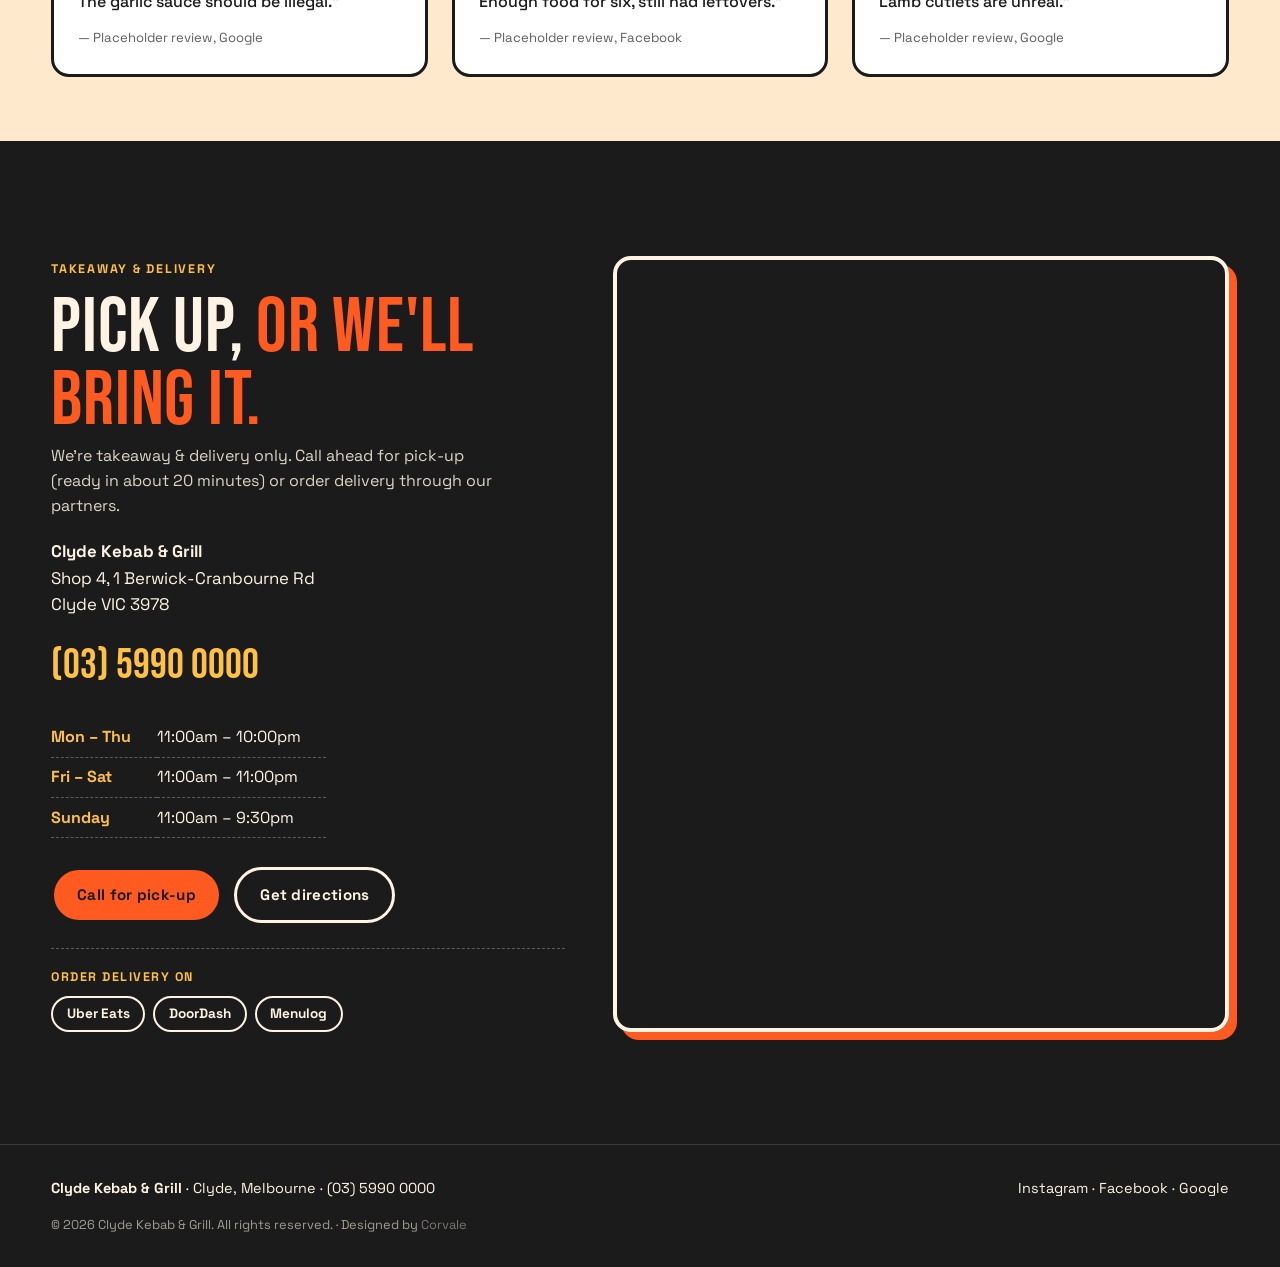
==== commit 724b2337: "Add restaurant name text beside logo in all three sites The logo image's embedded text is too small " ====
--- a/01-street-bold/index.html
+++ b/01-street-bold/index.html
@@ -23,6 +23,7 @@
     <div class="nav__inner">
       <a href="#top" class="brand" aria-label="Clyde Kebab & Grill home">
         <img src="logo.png" alt="Clyde Kebab & Grill" class="brand__logo" style="height: 50px; width: auto;" />
+        <span class="brand__text">Clyde <em>Kebab</em> & Grill</span>
       </a>
       <nav class="nav__links" id="navLinks">
         <a href="#menu">Menu</a>
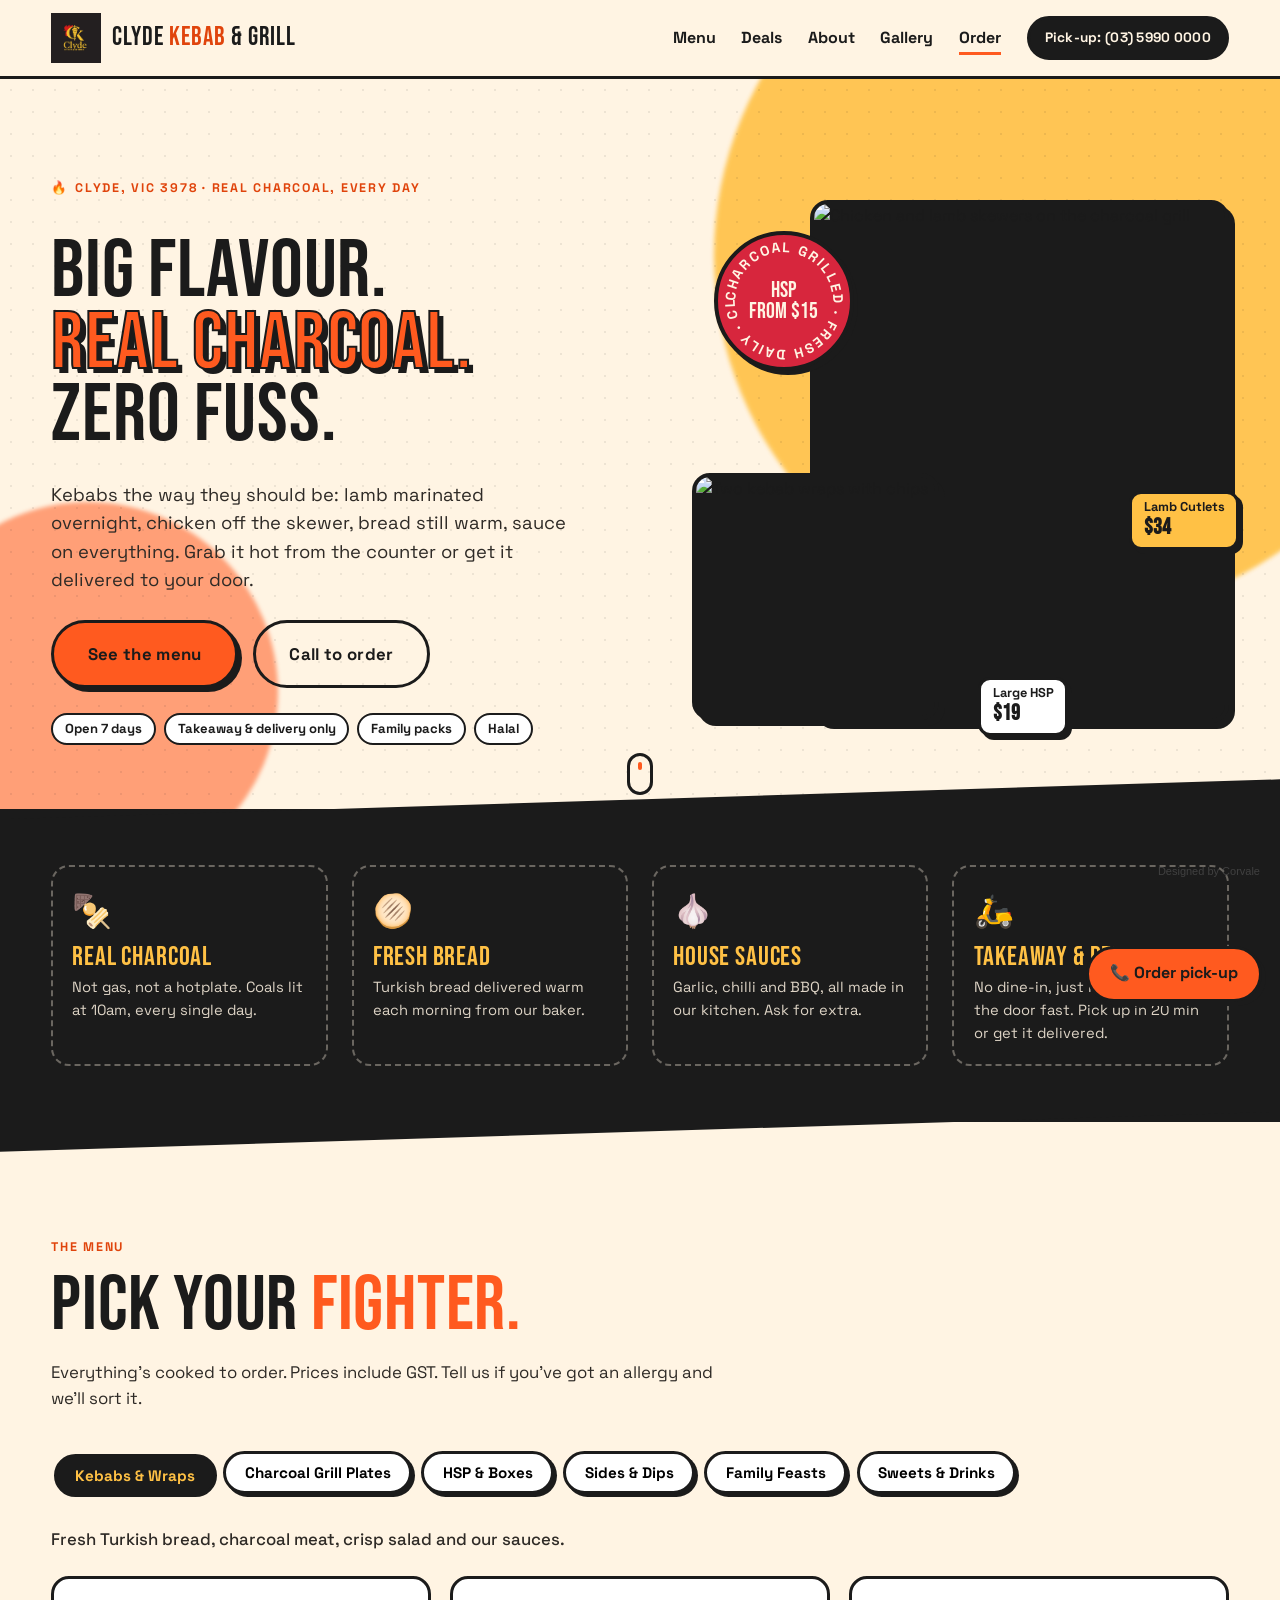
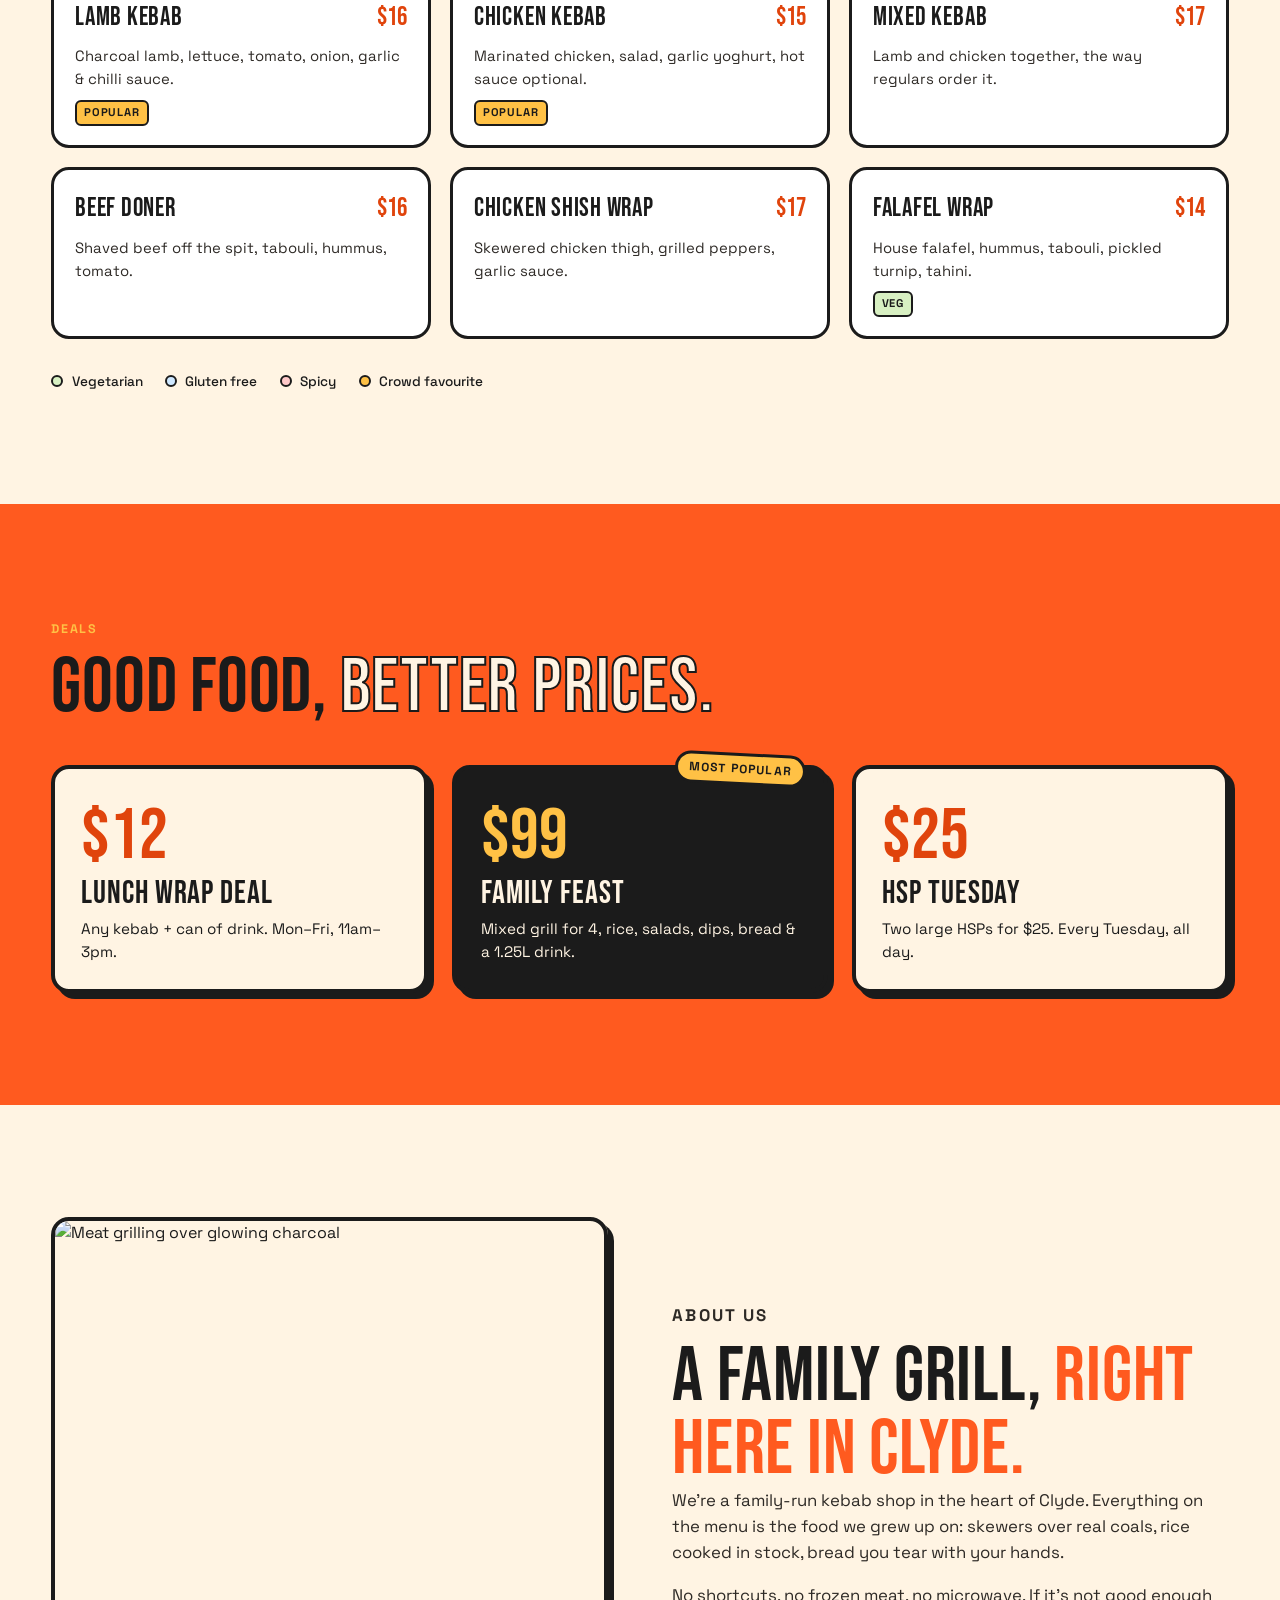
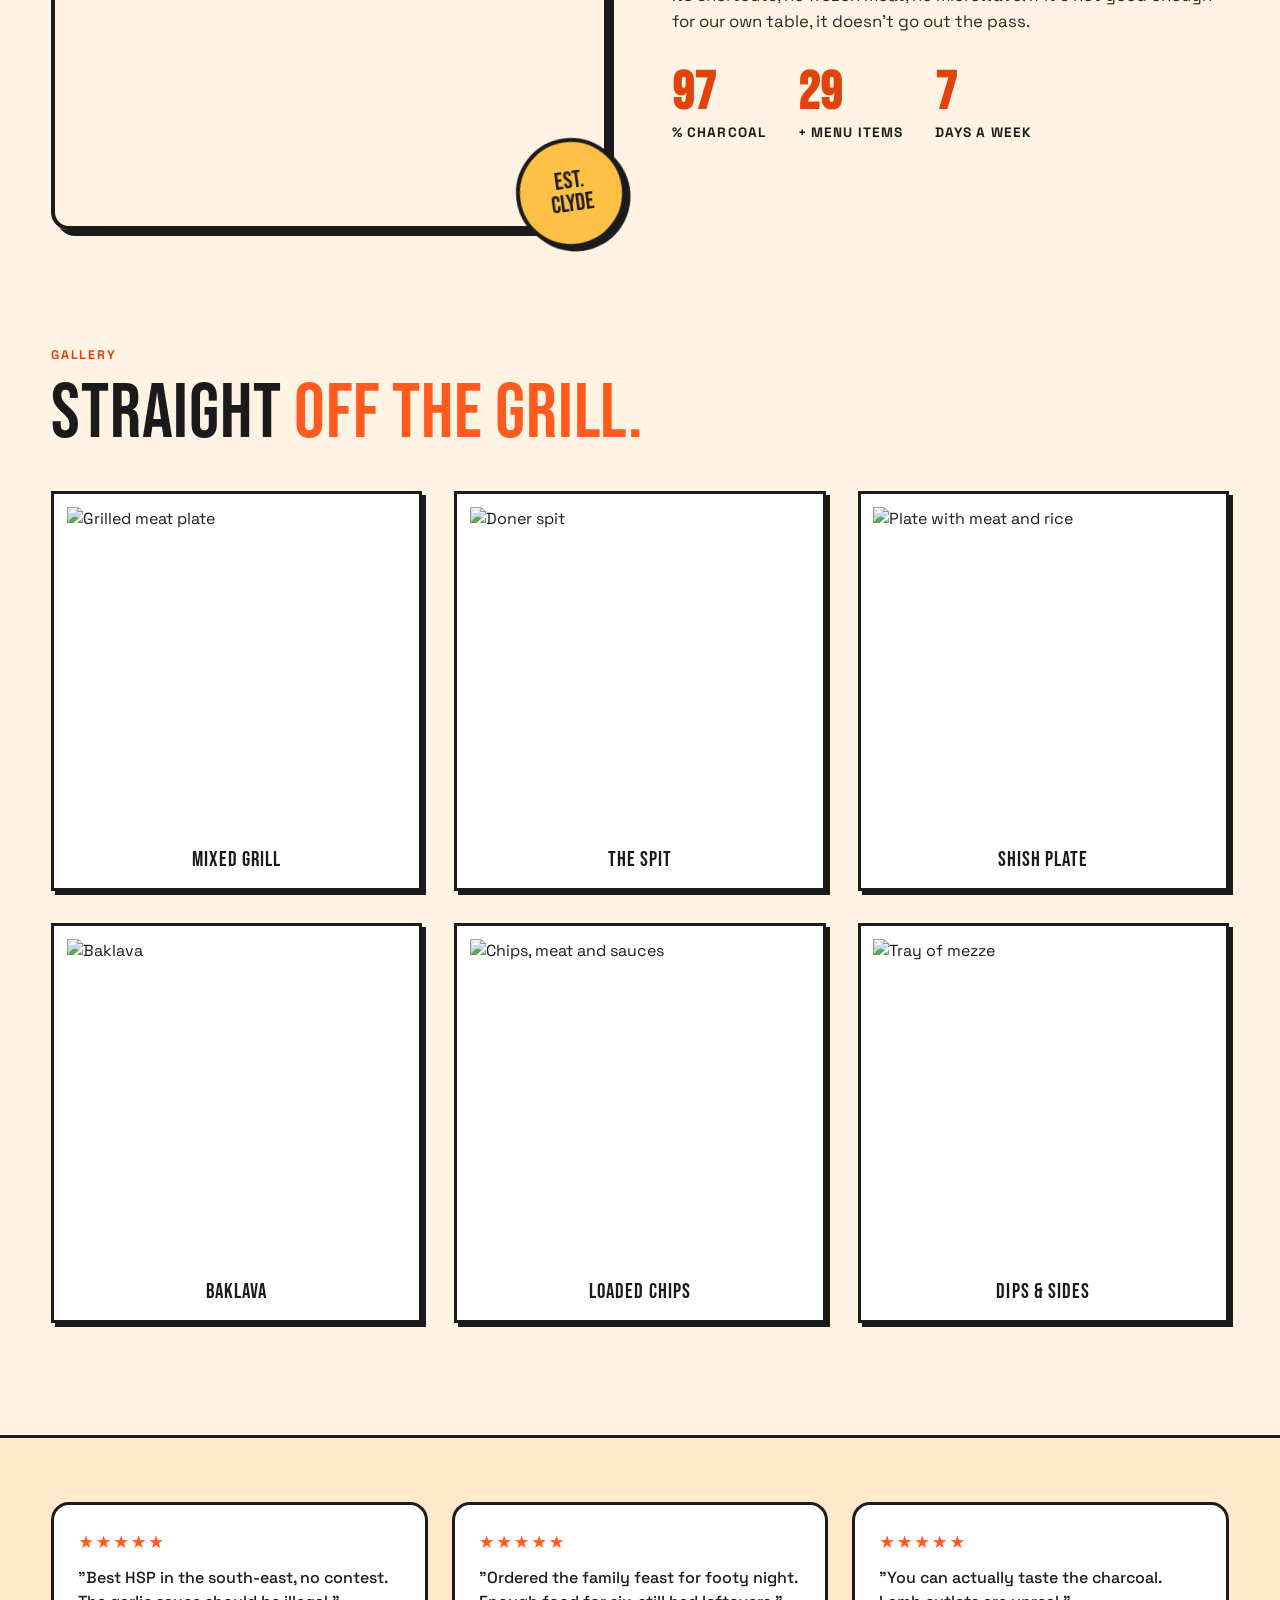
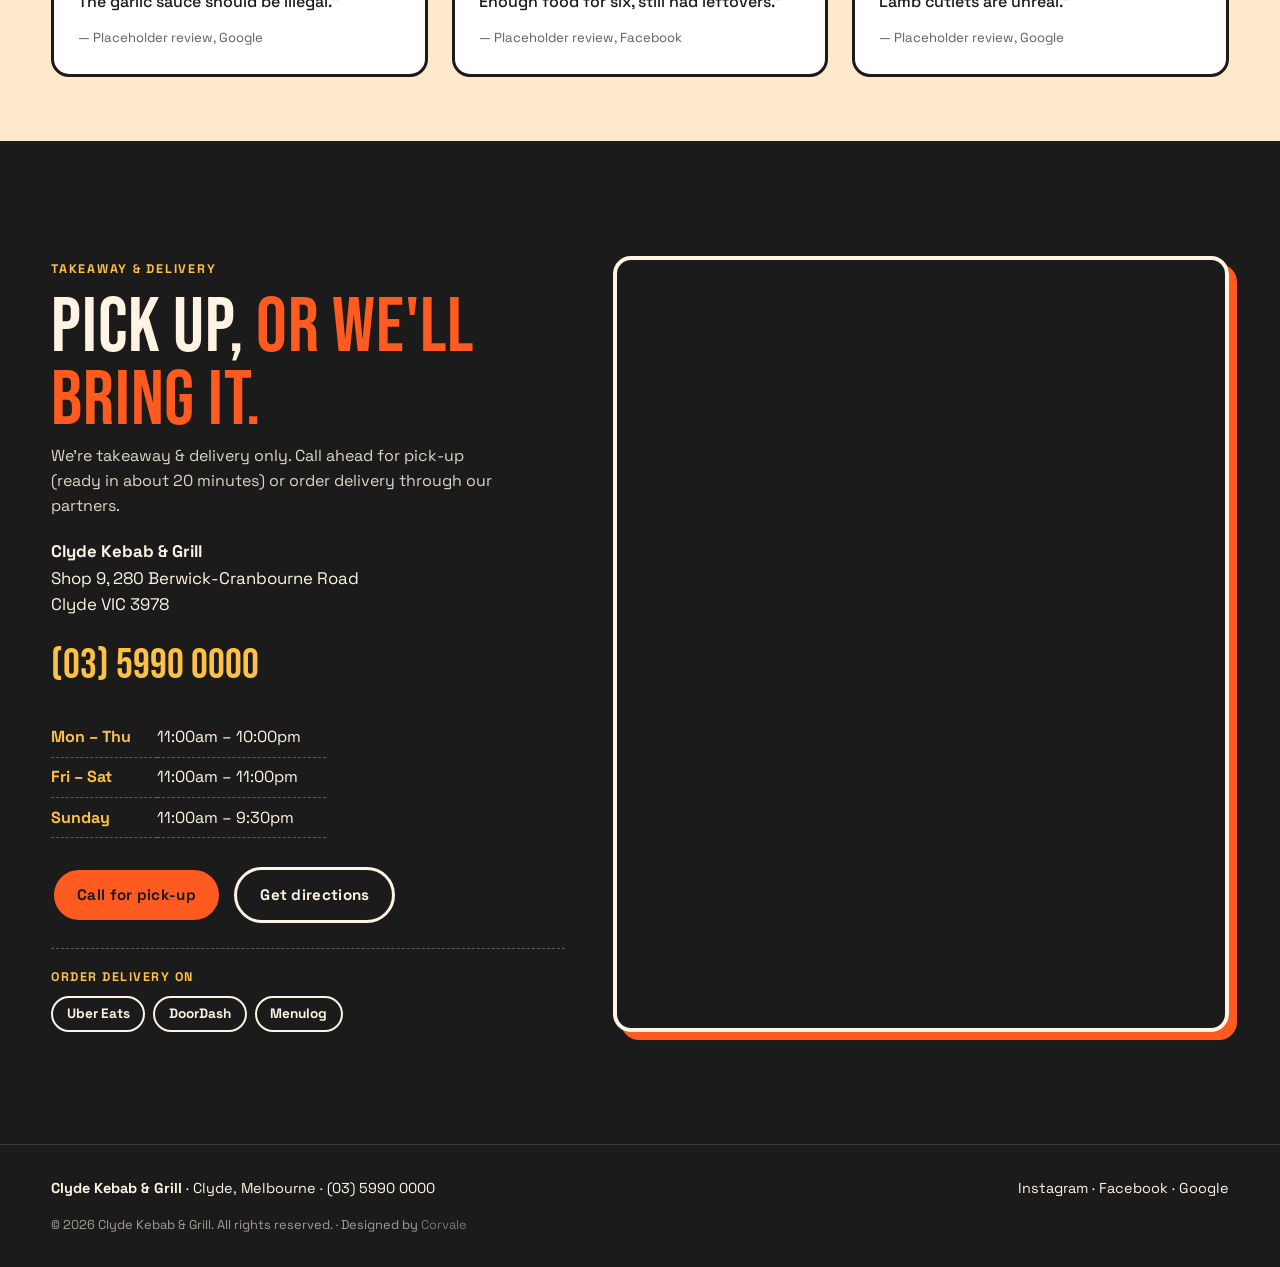
==== commit edd8e168: "50 percent off on opening day" ====
--- a/01-street-bold/index.html
+++ b/01-street-bold/index.html
@@ -234,7 +234,7 @@
           <p class="visit__note">We're takeaway &amp; delivery only. Call ahead for pick-up (ready in about 20 minutes) or order delivery through our partners.</p>
           <address>
             <strong>Clyde Kebab & Grill</strong><br>
-            Shop 4, 1 Berwick-Cranbourne Rd<br>
+            Shop 9, 280 Berwick-Cranbourne Road<br>
             Clyde VIC 3978
           </address>
           <a href="tel:0359900000" class="visit__phone">(03) 5990 0000</a>
@@ -247,7 +247,7 @@
 
           <div class="visit__actions">
             <a class="btn btn--primary" href="tel:0359900000">Call for pick-up</a>
-            <a class="btn btn--outline btn--outline-light" href="https://www.google.com/maps/search/?api=1&query=Clyde+VIC+3978" target="_blank" rel="noopener">Get directions</a>
+            <a class="btn btn--outline btn--outline-light" href="https://www.google.com/maps/search/?api=1&query=Shop+9,+280+Berwick-Cranbourne+Rd,+Clyde+VIC+3978" target="_blank" rel="noopener">Get directions</a>
           </div>
           <div class="delivery">
             <span class="delivery__label">Order delivery on</span>
@@ -259,7 +259,7 @@
         <div class="visit__map">
           <iframe
             title="Map of Clyde Kebab & Grill"
-            src="https://www.google.com/maps?q=Clyde+VIC+3978&z=14&output=embed"
+            src="https://www.google.com/maps?q=280+Berwick-Cranbourne+Rd,+Clyde+VIC+3978&z=16&output=embed"
             loading="lazy" referrerpolicy="no-referrer-when-downgrade" allowfullscreen></iframe>
         </div>
       </div>
